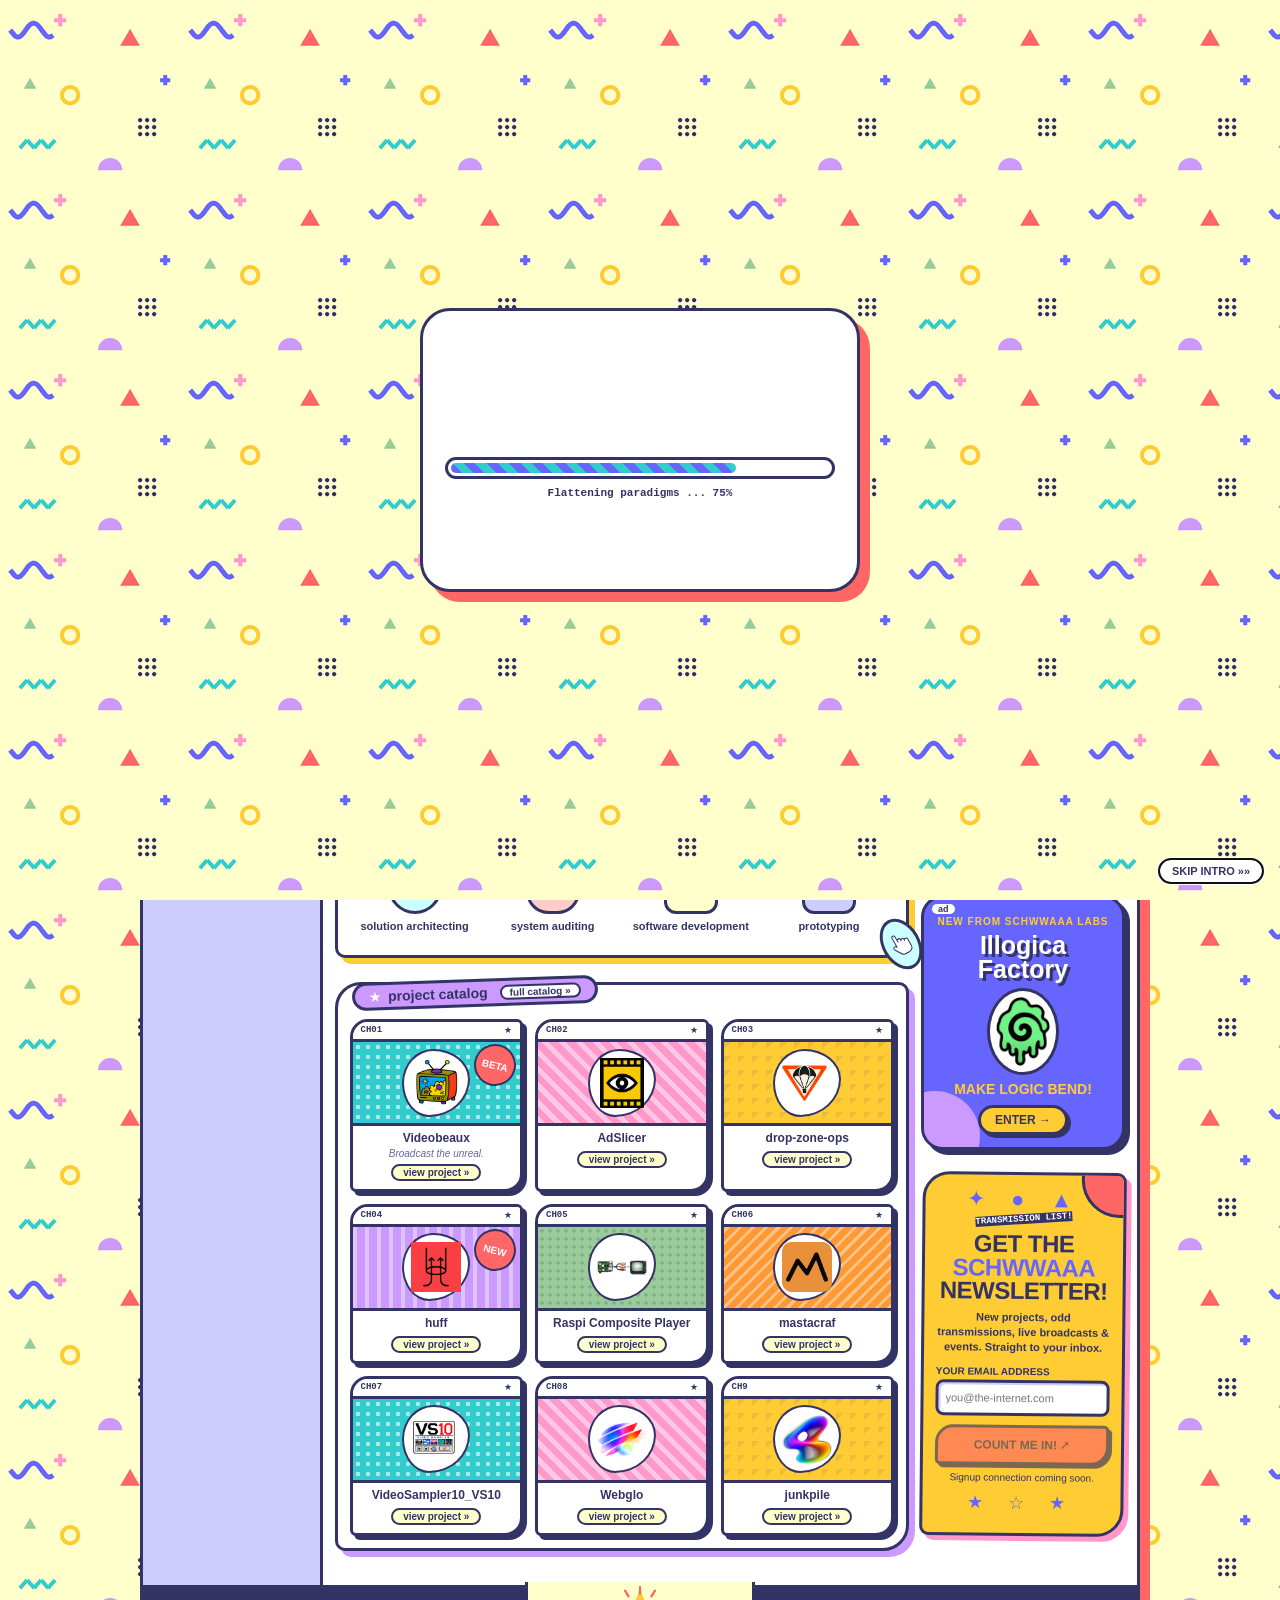
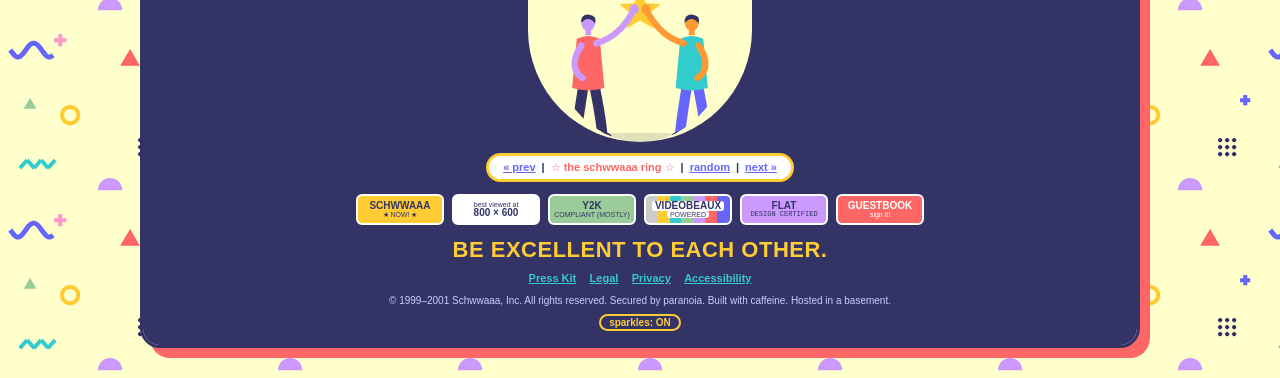
==== index.html @ a163d1d7 "init" ====
<!doctype html>
<html lang="en">

<head>
  <meta charset="utf-8">
  <meta name="viewport" content="width=device-width, initial-scale=1">
  <title>schwwaaa inc. — Shaping tomorrow ... today</title>
  <meta name="description"
    content="Schwwaaa architects, audits, builds, and prototypes strange useful systems. Corporate dreams since 1999.">
  <meta name="author" content="schwwaaa">
  <meta property="og:title" content="schwwaaa online — Shaping tomorrow ... today">
  <meta property="og:description"
    content="A speculative systems studio and digital imagination factory. 17 projects and counting.">
  <meta property="og:type" content="website">
  <meta property="og:image" content="assets/logo.png">
  <meta name="theme-color" content="#000066">
  <link rel="icon" href="assets/logo-tiny.png">
  <link rel="stylesheet" href="styles.css">
</head>
<!-- PERIOD NOTE: in 1999 this line would read
     <body background="tile.gif" bgcolor="#CCCCFF" link="#0000CC" vlink="#663399">
     Today the same job is done in styles.css. -->

<body class="home">
  <a class="skip-link" href="#main">Skip to content</a>

  <!-- ============ FAKE FLASH INTRO (hidden unless script.js shows it) ============ -->
  <div id="intro" class="intro" hidden role="dialog" aria-label="Intro animation">
    <div class="stage">
      <svg class="streaks" viewBox="0 0 200 200" aria-hidden="true">
        <polygon points="20,30 40,64 0,64" fill="#FF6666" />
        <path d="M150 20 q8 -10 16 0 t16 0" stroke="#6666FF" stroke-width="5" fill="none" stroke-linecap="round" />
        <circle cx="176" cy="170" r="12" fill="none" stroke="#FFCC33" stroke-width="5" />
        <path d="M10 170 a16 16 0 0 1 32 0 Z" fill="#33CCCC" />
      </svg>
      <img class="logo" src="assets/logo.png" alt="schwwaaa">
      <div class="bar"><i></i></div>
      <p class="pct">LOADING synergy.swf ... 0%</p>
      <button class="enter" type="button">ENTER</button>
    </div>
    <button class="skip" type="button">SKIP INTRO &raquo;&raquo;</button>
  </div>

  <div class="nosignal" aria-hidden="true"><span>SYNERGY LOST · CH 99</span></div>

  <div class="page">

    <!-- ============ MASTHEAD ============ -->
    <header class="masthead" id="top">
      <!-- Animated paper-cut Memphis accents. Decorative only; keyboard safe. -->
      <div class="mast-ornaments" aria-hidden="true">
        <i class="ornament orbit-star"></i><i class="ornament hoop"></i>
        <i class="ornament curl"></i><i class="ornament grid-dots"></i>
        <i class="ornament halfmoon"></i><i class="ornament ziggy"></i>
        <i class="ornament tiny-star"></i>
      </div>
      <svg class="deco" viewBox="0 0 780 190" preserveAspectRatio="none" aria-hidden="true">
        <!-- Memphis confetti floating behind the masthead -->
        <path d="M20 30 q10 -14 20 0 t20 0 t20 0" stroke="#6666FF" stroke-width="5" fill="none"
          stroke-linecap="round" />
        <polygon points="700,22 724,62 676,62" fill="#FF6666" />
        <circle cx="742" cy="140" r="14" fill="none" stroke="#FFCC33" stroke-width="5" />
        <path d="M600 170 l10 -12 l10 12 l10 -12 l10 12" stroke="#33CCCC" stroke-width="4" fill="none" />
        <path d="M440 190 a40 40 0 0 1 80 0 Z" fill="#FF99CC" />
        <g fill="#333366">
          <circle cx="370" cy="20" r="3" />
          <circle cx="382" cy="20" r="3" />
          <circle cx="394" cy="20" r="3" />
          <circle cx="370" cy="32" r="3" />
          <circle cx="382" cy="32" r="3" />
          <circle cx="394" cy="32" r="3" />
        </g>
        <path d="M30 150 h16 m-8 -8 v16" stroke="#FF6666" stroke-width="4" />
      </svg>
      <a class="splat" href="index.html" aria-label="schwwaaa home">
        <!-- the blob behind the logo: one smooth, lopsided closed curve -->
        <svg viewBox="0 0 360 160" aria-hidden="true">
          <path
            d="M40 40 C70 0 170 10 220 18 C290 28 350 30 352 82 C354 132 290 150 210 148 C130 146 60 158 26 120 C4 96 16 64 40 40 Z"
            fill="#FFCC33" stroke="#333366" stroke-width="4" />
          <path d="M58 132 C100 150 180 140 240 138" stroke="#FF6666" stroke-width="6" fill="none"
            stroke-linecap="round" />
        </svg>
        <img src="assets/logo.png" alt="schwwaaa">
      </a>
      <div class="bubble" aria-hidden="true">Shaping tomorrow <span class="blink">...</span> today!</div>
      <div class="visionary"><img src="assets/people/visionary.svg" alt="" width="150"></div>
      <!-- Two existing Corporate Memphis illustrations bring three more characters into
           the space previously occupied by search; smaller screens show the high-five. -->
      <div class="mast-crew" aria-hidden="true">
        <img class="crew-highfive" src="assets/people/highfive.svg" alt="">
        <img class="crew-builder" src="assets/people/builder.svg" alt="">
      </div>

      <!-- Search and masthead shortcuts retired; help sticker at bottom-right. -->
      <div class="mast-side">
        <a class="help-corner" href="construction.html?p=Help%20Desk" title="Help desk" aria-label="Help desk">?</a>
      </div>
    </header>

    <!-- ============ TAB NAV ============ -->
    <nav class="tabs" aria-label="Main">
      <a href="index.html" aria-current="page">Home</a>
      <a href="projects.html">Products</a>
      <a href="https://live.schwwaaa.net">Live</a>
      <a href="#pressroom">Press</a>
      <a href="construction.html?p=Contact">Contact</a>
    </nav>

    <!-- BROADCAST RIBBON: edit messages and stream link in site-config.js -->
    <a class="bulletin-bar" id="broadcast" href="https://live.schwwaaa.net"
      aria-label="Open SCHWWAAA Live — broadcasts and upcoming events" data-state="upcoming">
      <div class="bulletin-head" aria-hidden="true"><span class="bulletin-spark">&#10022;</span><span
          class="bulletin-label" id="bulletin-label">UP NEXT!</span><span class="bulletin-led"></span></div>
      <div class="bulletin-viewport">
        <p class="bulletin-static" id="bulletin-static">More peculiar transmissions and live events coming soon. Stay
          tuned!</p>
        <div class="bulletin-track" id="bulletin-track" aria-hidden="true"></div>
      </div>
      <span id="bulletin-link" class="bulletin-action" aria-hidden="true">VISIT LIVE &#10138;</span>
      <span class="bulletin-doodle" aria-hidden="true">&#10040;</span>
    </a>

    <!-- ============ THE LAYOUT TABLE ============
       A real 1999-style 3-column table. role="presentation" tells screen
       readers "this is layout, not data". See styles.css section 6 & 18. -->
    <table class="layout" role="presentation">
      <tr>

        <!-- ---------- LEFT RAIL: the campus ---------- -->
        <td class="col-left">
          <!-- CAMPUS NAV temporarily disabled, retained for later reuse
        <h2 class="rail-title">&#9733; THE CAMPUS &#9733;</h2>
        <ul class="campus">
          <li><a href="construction.html?p=Info%20Booth"><span class="dot"><img src="assets/map/map-info-booth.svg" alt=""></span><span>Info Booth<small>visitor center</small></span></a></li>
          <li><a href="construction.html?p=Labs"><span class="dot"><img src="assets/map/map-labs.svg" alt=""></span><span>Labs<small>prototype campus</small></span></a></li>
          <li><a href="#services"><span class="dot"><img src="assets/map/map-facility-grid.svg" alt=""></span><span>Facility Grid<small>service works</small></span></a></li>
          <li><a href="construction.html?p=Investor%20Hall"><span class="dot"><img src="assets/map/map-investor-hall.svg" alt=""></span><span>Investor Hall<small>numbers &amp; trust</small></span></a></li>
          <li><a href="projects.html"><span class="dot"><img src="assets/map/map-project-block.svg" alt=""></span><span>Project Block<small>catalog</small></span></a></li>
          <li><a href="#pressroom"><span class="dot"><img src="assets/map/map-press-room.svg" alt=""></span><span>Press Room<small>bulletins</small></span></a></li>
          <li><a href="construction.html?p=Help%20Desk"><span class="dot"><img src="assets/map/map-help-desk.svg" alt=""></span><span>Help Desk<small>human-ish</small></span></a></li>
        </ul>
        END CAMPUS NAV -->

          <div class="rail-extras">
            <div class="rail-box citizen">
              <h3>citizen status:</h3>
              <b>GUEST</b>
              <a class="bevel" href="https://www.youtube.com/watch?v=e7QLoMve8BE">BECOME A MEMBER</a>
            </div>

            <div class="rail-box">
              <h3>days since corporate dreams began</h3>
              <div class="odometer" role="img" aria-label="days since 1999">
                <span>0</span><span>0</span><span>0</span><span>0</span><span>0</span><span>0</span></div>
              <p class="fine">since 01.01.1999</p>
            </div>

            <div class="rail-box">
              <h3>&#9888; warning &#9888;</h3>
              <button class="panic" type="button">DO NOT PRESS</button>
            </div>
          </div>
        </td>

        <!-- ---------- MAIN COLUMN ---------- -->
        <td class="col-main">
          <main id="main" tabindex="-1">

            <section class="box welcome" id="about" aria-labelledby="welcome-title">
              <div class="box-body">
                <div>
                  <h1 id="welcome-title">Hey there, <span class="swoosh">welcome!</span></h1>
                  <p><b class="rainbow">schwwaaa</b> is a speculative systems studio and digital imagination factory. We
                    architect, audit, build, and prototype the tools, platforms, and interfaces that power tomorrow’s
                    world — whether the
                    world asked for them or not.</p>
                </div>
                <img class="sitter" src="assets/people/sitter.svg" alt="">
              </div>
            </section>

            <!-- ON THE AIR: featured-project TV. Only projects that already
               have written copy are featured here. Add a slide by copying one. -->
            <section class="onair" aria-label="Featured projects">
              <div class="screen">
                <div class="slide on" style="--slide-bg:#FFCC33">
                  <img src="assets/icons/videobeaux.png" alt="">
                  <div>
                    <span class="kicker">&#9679; NOW ON THE AIR</span>
                    <h3>Videobeaux</h3>
                    <p>Broadcast the unreal. Your friendly multilateral video toolkit built for artists by artists.</p>
                    <a class="play-btn" href="https://videobeaux.online">&#9654; PLAY NOW</a>
                  </div>
                </div>
                <div class="slide" style="--slide-bg:#99CC99">
                  <img src="assets/icons/illogicafactory.png" alt="">
                  <div>
                    <span class="kicker">&#9679; NEW FROM SCHWWAAA LABS</span>
                    <h3>Illogica Factory</h3>
                    <p>Automated AI cannibalism. A creative automation lab where logic goes to die and features are
                      born.</p>
                    <a class="play-btn" href="https://schwwaaa.github.io/illogica-factory">&#9654; ENTER THE FACTORY</a>
                  </div>
                </div>
                <div class="slide" style="--slide-bg:#CC99FF">
                  <img src="assets/icons/webglo.png" alt="">
                  <div>
                    <span class="kicker">&#9679; GLOWING IN THE DARK</span>
                    <h3>Webglo</h3>
                    <p>Decentralized video art on the Bitcoin blockchain.</p>
                    <a class="play-btn" href="https://webglo.online">&#9654; PLAY NOW</a>
                  </div>
                </div>
                <div class="slide" style="--slide-bg:#33CCCC">
                  <img src="assets/icons/vs10.png" alt="">
                  <div>
                    <span class="kicker">&#9679; PRESS PLAY</span>
                    <h3>VideoSampler10</h3>
                    <p>A tiny browser-based video sampler for slicing local video into playable pads.</p>
                    <a class="play-btn" href="https://schwwaaa.github.io/VideoSampler10_VS10/">&#9654; PLAY NOW</a>
                  </div>
                </div>
              </div>
              <div class="knobs"><span class="chnum">CH 01</span><span class="dots"></span><span class="vol">VOL<i
                    class="knob"></i><i class="knob"></i></span></div>
            </section>

            <section class="box" id="services" aria-labelledby="svc-title">
              <h2 id="svc-title"><span class="ico">&#9733;</span> what we do</h2>
              <div class="services">
                <div><img src="assets/svc/service-solution-architecting.svg" alt="">Solution architecting</div>
                <div><img src="assets/svc/service-system-auditing.svg" alt="">System auditing</div>
                <div><img src="assets/svc/service-software-development.svg" alt="">Software development</div>
                <div><img src="assets/svc/service-prototyping.svg" alt="">Prototyping</div>
                <img class="hand" src="assets/people/hand.svg" alt="">
              </div>
            </section>

            <!-- PROJECT CATALOG — all 17. Template for a new card:
               <a class="card" href="URL"><span class="ch"><span>CH18</span><span>&#9733;</span></span>
                 <span class="art"><img src="assets/icons/NAME.png" alt=""></span>
                 <b>Name</b><span class="go">view project &raquo;</span></a>      -->
            <section class="box" id="projects" aria-labelledby="proj-title">
              <h2 id="proj-title"><span class="ico">&#9733;</span> project catalog <a href="projects.html">full catalog
                  &raquo;</a></h2>
              <div class="cards">
                <a class="card" href="https://videobeaux.online"><span
                    class="sticker">BETA</span><span
                    class="ch"><span>CH01</span><span>&#9733;</span></span><span class="art"><img
                      src="assets/icons/videobeaux.png" alt=""></span><b>Videobeaux</b><i>Broadcast the unreal.</i><span
                    class="go">view project &raquo;</span></a>
                <a class="card" href="https://schwwaaa.github.io/AdSlicer/"><span
                    class="ch"><span>CH02</span><span>&#9733;</span></span><span class="art"><img
                      src="assets/icons/adslicer.png" alt=""></span><b>AdSlicer</b><span class="go">view project
                    &raquo;</span></a>
                <a class="card" href="https://schwwaaa.github.io/drop-zone-ops/"><span
                    class="ch"><span>CH03</span><span>&#9733;</span></span><span class="art"><img
                      src="assets/icons/dropzoneops.png" alt=""></span><b>drop-zone-ops</b><span class="go">view project
                    &raquo;</span></a>
                <a class="card" href="https://schwwaaa.github.io/huff"><span
                    class="sticker">NEW</span><span
                    class="ch"><span>CH04</span><span>&#9733;</span></span><span class="art"><img
                      src="assets/icons/huff.png" alt=""></span><b>huff</b><span class="go">view project
                    &raquo;</span></a>
                <a class="card" href="https://schwwaaa.github.io/raspi-composite-player/"><span
                    class="ch"><span>CH05</span><span>&#9733;</span></span><span class="art"><img
                      src="assets/icons/rpi.png" alt=""></span><b>Raspi Composite Player</b><span class="go">view
                    project &raquo;</span></a>
                <a class="card" href="https://schwwaaa.github.io/mastacraf/"><span
                    class="ch"><span>CH06</span><span>&#9733;</span></span><span class="art"><img
                      src="assets/icons/mastacraf.png" alt=""></span><b>mastacraf</b><span class="go">view project
                    &raquo;</span></a>
                <a class="card" href="https://schwwaaa.github.io/VideoSampler10_VS10/"><span
                    class="ch"><span>CH07</span><span>&#9733;</span></span><span class="art"><img
                      src="assets/icons/vs10.png" alt=""></span><b>VideoSampler10_VS10</b><span class="go">view project
                    &raquo;</span></a>
                <a class="card" href="https://webglo.online"><span
                    class="ch"><span>CH08</span><span>&#9733;</span></span><span class="art"><img
                      src="assets/icons/webglo.png" alt=""></span><b>Webglo</b><span class="go">view project
                    &raquo;</span></a>
                <a class="card" href="https://schwwaaa.github.io/junkpile/"><span
                    class="ch"><span>CH9</span><span>&#9733;</span></span><span class="art"><img
                      src="assets/icons/junkpile.png" alt=""></span><b>junkpile</b><span class="go">view project
                    &raquo;</span></a>                    
                <!-- <a class="card" href="https://schwwaaa.github.io/TURRRBO/"><span
                    class="ch"><span>CH10</span><span>&#9733;</span></span><span class="art"><img
                      src="assets/icons/turrrbo.png" alt=""></span><b>TURRRBO</b><span class="go">view project
                    &raquo;</span></a>
                <a class="card" href="https://schwwaaa.github.io/illogica-factory"><span
                    class="sticker">BETA</span><span class="ch"><span>CH11</span><span>&#9733;</span></span><span
                    class="art"><img src="assets/icons/illogicafactory.png" alt=""></span><b>Illogica Factory</b><span
                    class="go">view project &raquo;</span></a>
                <a class="card" href="https://schwwaaa.github.io/obs-relay/"><span
                    class="ch"><span>CH12</span><span>&#9733;</span></span><span class="art"><img
                      src="assets/icons/obsrelay.png" alt=""></span><b>obs-relay</b><span class="go">view project
                    &raquo;</span></a>
                <a class="card soon" href="construction.html?p=Viewfinder"><span class="sticker soon">SOON</span><span
                    class="ch"><span>CH13</span><span>&#9733;</span></span><span class="art"><img
                      src="assets/icons/project-viewfinder.svg" alt=""></span><b>Viewfinder</b><span class="go">under
                    construction</span></a>
                <a class="card soon" href="construction.html?p=Api-gateway"><span class="sticker soon">SOON</span><span
                    class="ch"><span>CH14</span><span>&#9733;</span></span><span class="art"><img
                      src="assets/icons/project-api-gateway.svg" alt=""></span><b>Api-gateway</b><span class="go">under
                    construction</span></a>
                <a class="card soon" href="construction.html?p=Scoping-voices"><span
                    class="sticker soon">SOON</span><span class="ch"><span>CH15</span><span>&#9733;</span></span><span
                    class="art"><img src="assets/icons/project-scoping-voices.svg"
                      alt=""></span><b>Scoping-voices</b><span class="go">under construction</span></a>
                <a class="card soon" href="construction.html?p=Kowabungataug"><span
                    class="sticker soon">SOON</span><span class="ch"><span>CH16</span><span>&#9733;</span></span><span
                    class="art"><img src="assets/icons/project-kowabungataug.svg"
                      alt=""></span><b>Kowabungataug</b><span class="go">under construction</span></a>
                <a class="card soon" href="construction.html?p=Ordvault"><span class="sticker soon">SOON</span><span
                    class="ch"><span>CH17</span><span>&#9733;</span></span><span class="art"><img
                      src="assets/icons/project-ordvault.svg" alt=""></span><b>Ordvault</b><span class="go">under
                    construction</span></a>
                <a class="card soon" href="construction.html?p=Help%20Desk"><span
                    class="ch"><span>CH18</span><span>?</span></span><span class="art"><img
                      src="assets/map/map-help-desk.svg" alt=""></span><b>Your project here?</b><i>Suspicious note in
                    the margin? Bring it.</i><span class="go">talk to the help desk</span></a> -->
              </div>
            </section>

          </main>
        </td>

        <!-- ---------- RIGHT RAIL ---------- -->
        <td class="col-right">

          <section class="crt" aria-label="Corporate dreams since 1999">
            <img class="plant" src="assets/people/plant.svg" alt="">
            <div class="tube">
              <div class="glass">
                <!-- Replace assets/tv/schwwaaa-loop.gif with your own looping GIF anytime. -->
                <img class="crt-animated" src="assets/tv/schwwaaa-loop.gif" alt="Looping Memphis-style video collage"
                  width="160" height="100" loading="lazy">
                <img class="crt-still" src="assets/tv/schwwaaa-loop-still.png" alt="" width="160" height="100"
                  aria-hidden="true" loading="lazy">
              </div>
            </div>
            <div class="stand"></div>
            <p>Corporate<br>Dreams<br>Since 1999</p>
          </section>

          <!-- <section class="sticky" aria-label="Today's directive">
          <h2>today’s directive:</h2>
          <p>Build it.<br>Break it.<br>Schwwaaa it.</p>
          <small>no problems, only interesting solutions.</small>
        </section> -->

          <section class="news" id="pressroom" aria-labelledby="news-title">
            <h2 id="news-title">latest <em>news!</em></h2>
            <article><time datetime="2001-05-16">05.16.2001</time>
              <p>Illogica Factory 2.1 now in open beta</p>
            </article>
            <article><time datetime="2001-05-15">05.15.2001</time>
              <p>Webglo release candidate posted</p>
            </article>
            <article><time datetime="2001-05-14">05.14.2001</time>
              <p>Scoping-voices voicepack #7 live</p>
            </article>
            <article><time datetime="2001-05-13">05.13.2001</time>
              <p>Investor memo: Q1 reflections</p>
            </article>
            <a class="more" href="construction.html?p=Press%20Room">&gt; more updates</a>
          </section>

          <section class="ad" aria-label="Advertisement">
            <span class="eyebrow">NEW FROM SCHWWAAA LABS</span>
            <strong>Illogica<br>Factory</strong>
            <img src="assets/icons/illogicafactory.png" alt="">
            <span class="flash">MAKE LOGIC BEND!</span>
            <a class="play-btn" href="https://schwwaaa.github.io/illogica-factory">ENTER &rarr;</a>
          </section>

          <section class="newsletter" aria-labelledby="newsletter-title">
            <span class="newsletter-confetti" aria-hidden="true">&#10022; &#9679; &#9650;</span>
            <span class="newsletter-stamp">TRANSMISSION LIST!</span>
            <h2 id="newsletter-title">get the<br><span>schwwaaa</span><br>newsletter!</h2>
            <p>New projects, odd transmissions, live broadcasts &amp; events. Straight to your inbox.</p>
            <!-- Connect signup in site-config.js; no email is saved until then. -->
            <form id="newsletter-form" method="post">
              <label for="newsletter-email">YOUR EMAIL ADDRESS</label>
              <input id="newsletter-email" type="email" name="email" autocomplete="email"
                placeholder="you@the-internet.com" required>
              <button class="newsletter-button" type="submit" disabled>COUNT ME IN! &#10138;</button>
              <p class="newsletter-note" id="newsletter-note" aria-live="polite">Signup connection coming soon.</p>
            </form>
            <span class="newsletter-stars" aria-hidden="true">&#9733; &#9734; &#9733;</span>
          </section>

          <!-- COMING SOON TO THE CAMPUS temporarily disabled; retained for review
        <section class="soonbox" aria-labelledby="soon-title">
          <img src="assets/people/builder.svg" alt="">
          <h2 id="soon-title">coming soon to the campus</h2>
          <ul>
            <li><a href="construction.html?p=Central%20Commons">Central Commons</a></li>
            <li><a href="construction.html?p=The%20Archive">The Archive</a></li>
            <li><a href="construction.html?p=Careers">Careers</a></li>
            <li><a href="construction.html?p=Guestbook">Guestbook</a></li>
          </ul>
        </section>
        END COMING SOON -->


        </td>
      </tr>
    </table>

    <!-- ============ FOOTER ============ -->
    <footer class="footer" id="contact">
      <img class="highfive" src="assets/people/highfive.svg" alt="">
      <div class="webring">
        <a href="#" data-ring="prev">&laquo; prev</a> |
        <span class="ringname">&#9734; the schwwaaa ring &#9734;</span> |
        <a href="#" data-ring="random">random</a> |
        <a href="#" data-ring="next">next &raquo;</a>
      </div>

      <div class="badges">
        <a class="badge b1" href="index.html"><b>SCHWWAAA</b><span>&#9733; NOW! &#9733;</span></a>
        <span class="badge b2"><span>best viewed at</span><b>800 × 600</b></span>
        <span class="badge b3"><b>Y2K</b><span>COMPLIANT (MOSTLY)</span></span>
        <a class="badge b4" href="https://videobeaux.online"><b>VIDEOBEAUX</b><span>POWERED</span></a>
        <span class="badge b5"><b>FLAT</b><span>DESIGN CERTIFIED</span></span>
        <a class="badge b6" href="construction.html?p=Guestbook"><b>GUESTBOOK</b><span>sign it!</span></a>
      </div>

      <p class="excellent">BE EXCELLENT TO EACH OTHER.</p>
      <nav class="footnav" aria-label="Footer">
        <a href="#pressroom">Press Kit</a>
        <a href="construction.html?p=Legal">Legal</a>
        <a href="construction.html?p=Privacy">Privacy</a>
        <a href="construction.html?p=Accessibility">Accessibility</a>
      </nav>
      <p class="fine">© 1999–2001 Schwwaaa, Inc. All rights reserved. Secured by paranoia. Built with caffeine. Hosted
        in a basement.</p>
      <p class="fine"><button id="sparkle-toggle" type="button">sparkles: ON</button></p>
    </footer>
  </div>

  <script src="site-config.js"></script>
  <script src="script.js"></script>
</body>

</html>
---- styles.css ----
/* ==========================================================================
   SCHWWAAA ONLINE — 1999 portal × CORPORATE MEMPHIS
   "Corporate Dreams Since 1999", now with 400% more synergy.

   THE FUSION, IN ONE PARAGRAPH
   The bones are 1999: an 800×600 fixed-width page, a real <table> layout,
   tabbed nav, a channel strip, webring, 88×31 badges, a fake Flash intro.
   The skin is Corporate Memphis (the flat "big-tech illustration" style
   Facebook popularized in 2017): flat color with no gradients or shading,
   noodle-limbed people, confetti shapes borrowed from the 1980s Memphis
   Group, blobby asymmetric corners, hard offset shadows.
   The twist: every color still obeys the 1999 "web-safe" 216-color rule.

   Each section below has a 1999 NOTE (the old-web idea it keeps) and a
   MEMPHIS NOTE (how the flat style reshapes it).
   ========================================================================== */


/* --------------------------------------------------------------------------
   1. PALETTE
   1999 NOTE: web-safe = every hex pair is 00, 33, 66, 99, CC or FF.
   MEMPHIS NOTE: Corporate Memphis lives on soft periwinkle, coral, mustard,
   teal and lavender, with a navy "ink" instead of pure black. All of those
   happen to exist in the web-safe set, so the two styles fit together.
   -------------------------------------------------------------------------- */
:root {
  color-scheme: light;
  --ink:    #333366;   /* navy replaces black: softer, "friendlier", very Memphis */
  --paper:  #FFFFFF;
  --cream:  #FFFFCC;
  --peach:  #FFCCCC;
  --ice:    #CCFFFF;
  --peri:   #6666FF;
  --peri-l: #CCCCFF;
  --coral:  #FF6666;
  --must:   #FFCC33;
  --teal:   #33CCCC;
  --lav:    #CC99FF;
  --pink:   #FF99CC;
  --mint:   #99CC99;
  --orng:   #FF9933;

  /* 1999 NOTE: only the "core fonts" that shipped with Windows/Mac.
     MEMPHIS NOTE: the style wants round, friendly geometric sans. Arial
     Rounded (on every Mac) and Trebuchet (on every Windows) are the closest
     pre-installed match, so there are still zero web fonts. */
  --f-body: Verdana, Geneva, Tahoma, sans-serif;
  --f-head: "Arial Rounded MT Bold", "Trebuchet MS", "Arial Black", sans-serif;
  --f-loud: "Arial Rounded MT Bold", "Arial Black", Impact, sans-serif;
  --f-mono: "Courier New", Courier, monospace;

  /* MEMPHIS NOTE: the hard offset shadow. A drop shadow with zero blur
     reads as a flat cut-paper shape, not a 3-D object. */
  --sh: 5px 5px 0 var(--ink);
  --blob: 26px 10px 26px 10px;   /* lopsided corners = "organic" blob boxes */

  --page-w: 1000px;
}


/* --------------------------------------------------------------------------
   2. PAGE + CONFETTI TILE
   1999 NOTE: a small tiled background image, repeated forever.
   MEMPHIS NOTE: the tile is Memphis confetti (squiggle, triangle, ring,
   dot grid, zigzag, half-circle). Same 1999 mechanism, 2017 motifs.
   -------------------------------------------------------------------------- */
* { box-sizing: border-box; }
html { background: var(--cream); }
/* Arial Rounded MT Bold is already a bold face: 'font-synthesis: none' stops
   the browser from faking it even bolder, while Trebuchet (the Windows
   fallback) still gets its real bold. */
body { font-synthesis: none; }
body {
  margin: 0;
  padding: 14px 0 30px;
  background: var(--cream) url("assets/tile-home.png") repeat;
  color: var(--ink);
  font: 12px/1.5 var(--f-body);
}
body.catalog { background: var(--peach) url("assets/tile-catalog.png") repeat; }
body.build   { background: var(--ice)   url("assets/tile-build.png")   repeat; }

a { color: var(--peri); font-weight: bold; }
a:visited { color: #9933CC; }
a:hover { color: var(--coral); }
img { border: 0; }

.skip-link { position: absolute; left: -999px; top: 0; background: var(--must); padding: 6px 10px; z-index: 99; font-weight: bold; }
.skip-link:focus { left: 8px; }

.page {
  width: min(var(--page-w), calc(100% - 32px));
  margin: 0 auto;
  background: var(--paper);
  border: 3px solid var(--ink);
  border-radius: 20px;
  box-shadow: 10px 10px 0 var(--coral);
  overflow: hidden;   /* clip the rounded corners */
}


/* --------------------------------------------------------------------------
   3. MASTHEAD — logo on a blob, held up by "the visionary"
   1999 NOTE: one big sliced Photoshop banner.
   MEMPHIS NOTE: the hero illustration. Every 2018 SaaS homepage had a
   noodle-armed person next to the headline, usually holding a laptop. Ours
   holds a TV, because the work is video.
   -------------------------------------------------------------------------- */
.masthead {
  position: relative;
  display: flex;
  align-items: flex-end;
  min-height: 190px;
  padding: 12px 14px 0;
  background: var(--peri-l);
  border-bottom: 3px solid var(--ink);
  overflow: hidden;
}
.masthead .deco { position: absolute; inset: 0; width: 100%; height: 100%; pointer-events: none; }
.splat {
  position: relative;
  z-index: 1;
  display: block;
  width: 360px;
  height: 160px;
  margin-bottom: 14px;
}
.splat svg { position: absolute; inset: 0; width: 100%; height: 100%; overflow: visible; }
.splat img {
  position: absolute;
  left: 50%; top: 50%;
  width: 290px;
  transform: translate(-50%, -52%) rotate(-5deg);
  filter: drop-shadow(4px 4px 0 var(--ink));
}
.splat:hover img { animation: boing .6s ease-in-out; }
@keyframes boing { 30% { transform: translate(-50%, -60%) rotate(-2deg) scale(1.06); } 60% { transform: translate(-50%, -50%) rotate(-7deg) scale(.97); } }

.visionary {
  position: relative; z-index: 1;
  width: 150px;
  margin: 0 0 -3px -10px;
  align-self: flex-end;
}
.visionary img { display: block; width: 100%; }
.visionary:hover img { animation: sway 1s ease-in-out infinite alternate; transform-origin: bottom center; }
@keyframes sway { from { transform: rotate(-3deg); } to { transform: rotate(3deg); } }

.bubble {
  position: absolute;
  z-index: 2;
  left: 476px; top: 14px;
  padding: 6px 12px;
  background: var(--paper);
  border: 3px solid var(--ink);
  border-radius: 18px;
  font: bold 14px var(--f-head);
  white-space: nowrap;
  box-shadow: 3px 3px 0 var(--ink);
  transform: rotate(3deg);
}
.bubble::after {   /* speech-bubble tail */
  content: ""; position: absolute; left: 24px; bottom: -14px;
  border: 7px solid transparent; border-top: 8px solid var(--ink);
}
.bubble .blink { color: var(--coral); animation: blink 1s steps(1) infinite; }
@keyframes blink { 50% { opacity: 0; } }

.mast-side { position: relative; z-index: 1; flex: 1; text-align: right; align-self: center; margin-top: 50px; }
.tagline { display: none; }   /* tagline now lives in the speech bubble */

/* Pill search. 1999 NOTE: SEARCH: [____] GO.  MEMPHIS NOTE: flat pill. */
.search {
  display: inline-flex; align-items: center; gap: 6px;
  padding: 5px 5px 5px 12px;
  background: var(--paper);
  border: 3px solid var(--ink);
  border-radius: 999px;
  box-shadow: 3px 3px 0 var(--ink);
  font: bold 12px var(--f-head);
}
.search input { width: 110px; border: 0; border-bottom: 2px dashed var(--lav); font: 12px var(--f-body); color: var(--ink); background: transparent; outline-offset: 3px; }
.go-btn, .bevel {
  display: inline-block;
  padding: 4px 12px;
  background: var(--must);
  color: var(--ink) !important;
  border: 3px solid var(--ink);
  border-radius: 999px;
  font: bold 12px var(--f-head);
  text-decoration: none;
  cursor: pointer;
  box-shadow: 2px 2px 0 var(--ink);
}
.go-btn:active, .bevel:active { transform: translate(2px, 2px); box-shadow: none; }
.go-btn.round { background: var(--coral); color: var(--paper) !important; width: 34px; height: 34px; padding: 0; }

.mast-links { margin-top: 8px; }
.mast-links a { display: inline-block; margin-left: 4px; padding: 2px 9px; font: bold 10px var(--f-head); text-decoration: none; color: var(--ink); background: var(--paper); border: 2px solid var(--ink); border-radius: 999px; }
.mast-links a:hover { background: var(--teal); }


/* --------------------------------------------------------------------------
   4. TABS
   1999 NOTE: chunky tilted tab GIFs with rollover images.
   MEMPHIS NOTE: flat pills, each with its own Memphis pattern (dots,
   stripes, checks, zigzag) drawn with repeating CSS gradients, not images.
   -------------------------------------------------------------------------- */
.tabs {
  display: flex; justify-content: center; gap: 10px;
  padding: 12px 8px 12px;
  background: var(--ink);
}
.tabs a {
  --c: var(--teal); --p: none;
  position: relative;
  display: block;
  padding: 6px 16px;
  background: var(--p), var(--c);
  border: 3px solid var(--paper);
  border-radius: 999px;
  color: var(--ink);
  font: bold 15px var(--f-head);
  text-decoration: none;
  text-transform: lowercase;
  box-shadow: 3px 3px 0 #000033;
  transform: rotate(var(--r, -2deg));
  transition: transform .15s;
}
/* Memphis patterns, made from gradients. A repeating-linear-gradient with
   hard color stops = stripes. A radial-gradient on a small background-size
   = polka dots. */
.tabs a:nth-child(1) { --c: var(--teal);  --r: -3deg; --p: radial-gradient(circle, rgba(255,255,255,.55) 2px, transparent 2.5px) 0 0 / 9px 9px; }
.tabs a:nth-child(2) { --c: var(--coral); --r:  2deg; --p: repeating-linear-gradient(45deg, rgba(255,255,255,.35) 0 4px, transparent 4px 10px); color: var(--paper); }
.tabs a:nth-child(3) { --c: var(--must);  --r: -1deg; --p: repeating-linear-gradient(90deg, rgba(51,51,102,.12) 0 3px, transparent 3px 9px); }
.tabs a:nth-child(4) { --c: var(--lav);   --r:  3deg; --p: radial-gradient(circle, rgba(51,51,102,.25) 1.5px, transparent 2px) 0 0 / 7px 7px; }
.tabs a:nth-child(5) { --c: var(--mint);  --r: -2deg; --p: repeating-linear-gradient(-45deg, rgba(255,255,255,.4) 0 3px, transparent 3px 8px); }
.tabs a:hover, .tabs a:focus-visible { transform: rotate(0) translateY(-3px) scale(1.06); }
.tabs a[aria-current="page"] { outline: 3px dashed var(--must); outline-offset: 3px; transform: rotate(0); }


/* --------------------------------------------------------------------------
   5. CHANNEL STRIP
   1999 NOTE: <marquee>-style scrolling row.
   MEMPHIS NOTE: icons sit in rounded "app icon" squares with hard shadows.
   The scroll is still a CSS keyframe sliding two copies of the row by 50%.
   -------------------------------------------------------------------------- */
.channel-strip { display: flex; align-items: center; gap: 6px; padding: 8px 8px 10px; background: var(--peri); border-bottom: 3px solid var(--ink); font: bold 12px var(--f-head); }
.channel-strip .lbl { padding: 4px 10px; background: var(--must); border: 2px solid var(--ink); border-radius: 999px; white-space: nowrap; transform: rotate(-3deg); }
.reel-arrow { width: 28px; height: 28px; padding: 0; background: var(--paper); color: var(--ink); border: 2px solid var(--ink); border-radius: 50%; font-size: 11px; cursor: pointer; box-shadow: 2px 2px 0 var(--ink); }
.reel-arrow:hover { background: var(--coral); color: var(--paper); }
.reel { flex: 1; overflow: hidden; padding: 2px 0 4px; }
.reel-track { display: flex; gap: 8px; width: max-content; animation: reel 40s linear infinite; }
.reel:hover .reel-track, .reel:focus-within .reel-track { animation-play-state: paused; }
.reel.rev .reel-track { animation-direction: reverse; }
@keyframes reel { to { transform: translateX(-50%); } }
.reel-track a { display: flex; align-items: center; justify-content: center; width: 46px; height: 46px; background: var(--paper); border: 2px solid var(--ink); border-radius: 12px; box-shadow: 2px 2px 0 var(--ink); }
.reel-track a:nth-child(3n+1) { background: var(--cream); }
.reel-track a:nth-child(3n+2) { background: var(--ice); }
.reel-track a:nth-child(3n)   { background: var(--peach); }
.reel-track a:hover { transform: translateY(-3px) rotate(-6deg); }
.reel-track img { max-width: 34px; max-height: 32px; }
.channel-strip .all { padding: 4px 10px; color: var(--ink); background: var(--paper); border: 2px solid var(--ink); border-radius: 999px; text-decoration: none; white-space: nowrap; font-size: 11px; }
.channel-strip .all:hover { background: var(--teal); }


/* --------------------------------------------------------------------------
   6. LAYOUT TABLE (same idea as the 1999 version)
   A real <table role="presentation">; on phones the cells become blocks.
   -------------------------------------------------------------------------- */
table.layout { width: 100%; border-collapse: collapse; table-layout: fixed; }
table.layout > tbody > tr > td { vertical-align: top; padding: 0; }
.col-left  { width: 178px; background: var(--peri-l); border-right: 3px solid var(--ink); }
.col-main  { padding: 18px 12px 10px !important; }
.col-right { width: 216px; padding: 18px 12px 10px 0 !important; }


/* --------------------------------------------------------------------------
   7. LEFT RAIL
   1999 NOTE: Neopets-style column of clip-art icons.
   MEMPHIS NOTE: each icon sits on a flat colored circle, and the hover is a
   friendly bounce instead of a blink.
   -------------------------------------------------------------------------- */
.rail-title {
  margin: 12px 10px 4px;
  padding: 4px 8px;
  background: var(--ink);
  color: var(--must);
  border-radius: 999px;
  font: bold 12px var(--f-head);
  text-align: center;
  letter-spacing: 1px;
  text-transform: lowercase;
}
.campus { list-style: none; margin: 0; padding: 4px 8px; }
.campus a { display: flex; align-items: center; gap: 8px; padding: 4px; border-radius: 14px; color: var(--ink); text-decoration: none; font: bold 13px/1.1 var(--f-head); }
.campus a:hover, .campus a:focus-visible { background: var(--paper); }
.campus .dot { flex: 0 0 38px; width: 38px; height: 38px; display: grid; place-items: center; border: 2px solid var(--ink); border-radius: 50%; background: var(--must); }
.campus li:nth-child(5n+2) .dot { background: var(--coral); }
.campus li:nth-child(5n+3) .dot { background: var(--teal); }
.campus li:nth-child(5n+4) .dot { background: var(--pink); }
.campus li:nth-child(5n+5) .dot { background: var(--mint); }
.campus img { width: 26px; height: 26px; }
.campus a:hover .dot { animation: hop .5s ease-in-out infinite alternate; }
.campus small { display: block; font: 9px var(--f-body); color: #666699; }
@keyframes hop { to { transform: translateY(-4px) rotate(-8deg); } }

.rail-box { margin: 10px 8px; padding: 9px 8px; background: var(--paper); border: 3px solid var(--ink); border-radius: var(--blob); text-align: center; box-shadow: 3px 3px 0 var(--ink); }
.rail-box h3 { margin: 0 0 5px; font: bold 11px var(--f-head); text-transform: lowercase; }
.citizen b { display: block; font: bold 18px var(--f-loud); color: var(--coral); }
.citizen .bevel { margin-top: 6px; background: var(--teal); font-size: 11px; }
.odometer { display: inline-flex; gap: 2px; margin: 2px 0; }
.odometer span { width: 15px; height: 22px; background: var(--ink); color: var(--must); border-radius: 4px; font: bold 15px/22px var(--f-mono); text-align: center; }
.odometer span:nth-child(odd) { background: var(--peri); color: var(--paper); }
.rail-box p.fine { margin: 3px 0 0; font-size: 9px; color: #666699; }
.panic {
  display: block; width: 100%;
  padding: 10px 4px;
  background: var(--coral);
  color: var(--paper);
  border: 3px solid var(--ink);
  border-radius: 999px;
  font: bold 14px var(--f-head);
  box-shadow: 3px 3px 0 var(--ink);
  cursor: pointer;
}
.panic:hover { background: #FF3333; }
.panic:active { transform: translate(3px, 3px); box-shadow: none; }


/* --------------------------------------------------------------------------
   8. CONTENT BOXES
   1999 NOTE: a box with a gradient title-bar GIF.
   MEMPHIS NOTE: the title becomes a tilted pill "sticker" sitting on the
   box's top edge; the box gets a hard colored shadow.
   -------------------------------------------------------------------------- */
.box {
  --s: var(--teal);
  position: relative;
  margin: 0 0 24px;
  background: var(--paper);
  border: 3px solid var(--ink);
  border-radius: var(--blob);
  box-shadow: 6px 6px 0 var(--s);
}
.box > h2 {
  position: relative;
  display: inline-flex; align-items: center; gap: 6px;
  margin: -16px 0 0 14px;
  padding: 3px 14px;
  background: var(--s);
  color: var(--ink);
  border: 3px solid var(--ink);
  border-radius: 999px;
  font: bold 14px var(--f-head);
  text-transform: lowercase;
  transform: rotate(-2deg);
}
.box > h2 .ico { color: var(--paper); }
.box > h2 a { margin-left: 6px; padding: 0 8px; background: var(--paper); border: 2px solid var(--ink); border-radius: 999px; font: bold 10px var(--f-head); color: var(--ink); text-decoration: none; }
.box-body { padding: 10px 14px 12px; }
#services { --s: var(--must); }
#projects { --s: var(--lav); }

/* WELCOME — big friendly headline + the floppy-disk sitter */
.welcome { --s: var(--coral); overflow: visible; }
.welcome .box-body { display: flex; gap: 8px; align-items: flex-end; padding-bottom: 6px; }
.welcome h1 {
  margin: 0 0 4px;
  font: bold 34px/1 var(--f-loud);
  color: var(--ink);
  letter-spacing: -.5px;
}
.welcome h1 .swoosh {   /* the "highlighter swoosh" under a word */
  background: linear-gradient(transparent 58%, var(--must) 58% 90%, transparent 90%);
  padding: 0 4px;
}
.welcome p { margin: 4px 0; font-size: 13px; }
.welcome .sitter { flex: 0 0 150px; width: 150px; margin: -34px -4px 0 0; }
.rainbow span { display: inline-block; }


/* --------------------------------------------------------------------------
   9. ON THE AIR — flat TV
   MEMPHIS NOTE: no wood grain, no gradients: a flat coral cabinet with
   circle knobs. The scanlines stay because the work is video.
   -------------------------------------------------------------------------- */
.onair { position: relative; margin: 0 0 26px; padding: 12px; background: var(--coral); border: 3px solid var(--ink); border-radius: 28px; box-shadow: 6px 6px 0 var(--ink); }
.onair::before, .onair::after {   /* rabbit-ear antennas */
  content: ""; position: absolute; top: -26px; width: 4px; height: 30px; background: var(--ink); border-radius: 2px;
}
.onair::before { left: 44%; transform: rotate(-24deg); }
.onair::after  { left: 54%; transform: rotate(24deg); }
.onair .screen { position: relative; min-height: 150px; border: 3px solid var(--ink); border-radius: 20px; background: var(--ink); overflow: hidden; }
.onair .screen::after {
  content: ""; position: absolute; inset: 0; pointer-events: none;
  background: repeating-linear-gradient(0deg, rgba(51,51,102,.18) 0 1px, transparent 1px 3px);
}
.slide { display: none; align-items: center; gap: 14px; min-height: 150px; padding: 12px 16px; background: var(--slide-bg, var(--peri)); color: var(--ink); position: relative; overflow: hidden; }
.slide::before {   /* big blob behind the icon */
  content: ""; position: absolute; left: -10px; top: 8px; width: 150px; height: 140px;
  background: var(--blob-c, rgba(255,255,255,.55));
  border-radius: 58% 42% 55% 45% / 48% 60% 40% 52%;
}
.slide.on { display: flex; animation: tuneIn .4s ease-out; }
@keyframes tuneIn { 0% { transform: scaleY(.04); filter: brightness(3); } 60% { transform: scaleY(1.05); } 100% { transform: none; filter: none; } }
.slide img { position: relative; width: 104px; height: 104px; object-fit: contain; flex: 0 0 104px; }
.slide > div { position: relative; }
.slide .kicker { display: inline-block; padding: 1px 8px; background: var(--ink); color: var(--must); border-radius: 999px; font: bold 9px var(--f-mono); letter-spacing: 1px; }
.slide h3 { margin: 4px 0; font: bold 28px/1 var(--f-loud); letter-spacing: -.5px; }
.slide p { margin: 0 0 8px; font-size: 12px; }
.play-btn {
  display: inline-block;
  padding: 5px 14px;
  background: var(--must);
  color: var(--ink) !important;
  border: 3px solid var(--ink);
  border-radius: 999px;
  font: bold 12px var(--f-head);
  text-decoration: none;
  box-shadow: 3px 3px 0 var(--ink);
}
.play-btn:hover { background: var(--teal); transform: translate(-1px, -1px); box-shadow: 4px 4px 0 var(--ink); }
.onair .knobs { display: flex; justify-content: space-between; align-items: center; margin-top: 8px; color: var(--ink); font: bold 11px var(--f-head); }
.onair .knob { display: inline-block; width: 20px; height: 20px; margin-left: 4px; border-radius: 50%; background: var(--must); border: 3px solid var(--ink); vertical-align: middle; }
.onair .knob + .knob { background: var(--teal); }
.onair .dots { display: inline-flex; gap: 4px; }
.onair .dots button { width: 14px; height: 14px; padding: 0; border-radius: 50%; border: 2px solid var(--ink); background: var(--paper); cursor: pointer; }
.onair .dots button[aria-pressed="true"] { background: var(--must); transform: scale(1.2); }


/* --------------------------------------------------------------------------
   10. SERVICES
   -------------------------------------------------------------------------- */
.services { position: relative; display: grid; grid-template-columns: repeat(4, 1fr); gap: 8px; padding: 10px 12px 14px; }
.services div { padding: 8px 4px; text-align: center; font: bold 11px/1.2 var(--f-head); text-transform: lowercase; }
.services img { display: block; width: 54px; height: 54px; margin: 0 auto 6px; padding: 6px; border: 3px solid var(--ink); border-radius: 50%; background: var(--ice); }
.services div:nth-child(2) img { background: var(--peach); border-radius: 30% 70% 50% 50%; }
.services div:nth-child(3) img { background: var(--cream); border-radius: 12px; }
.services div:nth-child(4) img { background: var(--peri-l); border-radius: 50% 50% 12px 12px; }
.services .hand { position: absolute; width: 38px; right: -14px; bottom: -22px; transform: rotate(-30deg); animation: poke 1.4s ease-in-out infinite; pointer-events: none; }
@keyframes poke { 50% { transform: rotate(-30deg) translate(-6px, -4px); } }


/* --------------------------------------------------------------------------
   11. PROJECT CARDS — trading cards in Memphis patterns
   Each card's art panel gets a different pattern, cycling every 6 cards.
   -------------------------------------------------------------------------- */
.cards { display: grid; grid-template-columns: repeat(3, 1fr); gap: 12px; padding: 12px; }
.card {
  --c: var(--teal); --p: none;
  position: relative;
  display: flex; flex-direction: column; align-items: center;
  padding: 0 0 8px;
  background: var(--paper);
  border: 3px solid var(--ink);
  border-radius: 18px 6px 18px 6px;
  box-shadow: 4px 4px 0 var(--ink);
  color: var(--ink) !important;
  text-align: center;
  text-decoration: none;
  overflow: hidden;
  transition: transform .15s;
}
.card:nth-child(6n+1) { --c: var(--teal);  --p: radial-gradient(circle, rgba(255,255,255,.6) 2px, transparent 2.5px) 0 0 / 10px 10px; }
.card:nth-child(6n+2) { --c: var(--pink);  --p: repeating-linear-gradient(45deg, rgba(255,255,255,.45) 0 5px, transparent 5px 12px); }
.card:nth-child(6n+3) { --c: var(--must);  --p: linear-gradient(135deg, rgba(51,51,102,.1) 25%, transparent 25%) 0 0 / 14px 14px; }
.card:nth-child(6n+4) { --c: var(--lav);   --p: repeating-linear-gradient(90deg, rgba(255,255,255,.4) 0 4px, transparent 4px 12px); }
.card:nth-child(6n+5) { --c: var(--mint);  --p: radial-gradient(circle, rgba(51,51,102,.2) 1.5px, transparent 2px) 0 0 / 8px 8px; }
.card:nth-child(6n+6) { --c: var(--orng);  --p: repeating-linear-gradient(-45deg, rgba(255,255,255,.4) 0 3px, transparent 3px 9px); }
.card:hover, .card:focus-visible { transform: translateY(-4px) rotate(-2deg); box-shadow: 6px 8px 0 var(--ink); z-index: 2; }
.card:nth-child(even):hover { transform: translateY(-4px) rotate(2deg); }
.card .ch { align-self: stretch; display: flex; justify-content: space-between; padding: 3px 8px; border-bottom: 3px solid var(--ink); font: bold 9px var(--f-mono); background: var(--paper); }
.card .art { position: relative; display: grid; place-items: center; width: 100%; height: 84px; background: var(--p), var(--c); border-bottom: 3px solid var(--ink); }
.card .art::before { content: ""; position: absolute; width: 64px; height: 64px; background: var(--paper); border: 2px solid var(--ink); border-radius: 46% 54% 60% 40% / 50% 44% 56% 50%; }
.card .art img { position: relative; max-width: 50px; max-height: 50px; }
.card b { margin-top: 6px; padding: 0 6px; font: bold 12px/1.15 var(--f-head); word-break: break-word; }
.card i { font: italic 10px var(--f-body); padding: 2px 6px 0; color: #666699; }
.card .go { margin-top: 5px; padding: 1px 10px; background: var(--cream); border: 2px solid var(--ink); border-radius: 999px; font: bold 10px var(--f-head); }
.card.soon .go { background: var(--peach); }
.sticker {
  position: absolute; top: 22px; right: 4px; z-index: 1;
  display: grid; place-items: center;
  width: 42px; height: 42px;
  background: var(--coral); color: var(--paper);
  border: 2px solid var(--ink);
  border-radius: 50%;
  font: bold 10px var(--f-head);
  transform: rotate(14deg);
  animation: wiggle 1.6s ease-in-out infinite;
}
.sticker.soon { background: var(--ink); color: var(--must); animation: none; }
@keyframes wiggle { 50% { transform: rotate(-8deg) scale(1.08); } }


/* --------------------------------------------------------------------------
   12. RIGHT RAIL
   -------------------------------------------------------------------------- */
.sticky { position: relative; margin: 0 0 22px; padding: 12px; background: var(--must); border: 3px solid var(--ink); border-radius: 50% 50% 46% 54% / 18% 22% 20% 24%; transform: rotate(2deg); box-shadow: 4px 4px 0 var(--ink); text-align: center; }
.sticky h2 { margin: 0 0 4px; font: bold 12px var(--f-head); text-transform: lowercase; }
.sticky p { margin: 0; font: bold 17px/1.2 var(--f-loud); }
.sticky small { display: block; margin-top: 6px; font-size: 10px; }

.news { margin: 0 0 22px; background: var(--paper); border: 3px solid var(--ink); border-radius: var(--blob); overflow: hidden; box-shadow: 5px 5px 0 var(--teal); }
.news h2 { margin: 0; padding: 6px 10px; background: var(--teal); border-bottom: 3px solid var(--ink); font: bold 15px var(--f-head); text-transform: lowercase; }
.news h2 em { font-style: normal; color: var(--paper); }
.news article { padding: 6px 10px; border-bottom: 2px dotted var(--lav); }
.news time { display: inline-block; padding: 0 6px; background: var(--peri-l); border-radius: 999px; font: bold 9px var(--f-mono); }
.news p { margin: 2px 0 0; font-size: 11px; }
.news .more { display: block; padding: 5px 10px; font: bold 11px var(--f-head); }

.ad { position: relative; margin: 0 0 22px; padding: 14px 10px 12px; text-align: center; background: var(--peri); color: var(--paper); border: 3px solid var(--ink); border-radius: 22px; box-shadow: 5px 5px 0 var(--ink); overflow: hidden; }
.ad::before { content: "ad"; position: absolute; top: 6px; left: 8px; padding: 0 6px; background: var(--paper); color: var(--ink); border-radius: 999px; font: bold 9px var(--f-body); }
.ad::after { content: ""; position: absolute; left: -34px; bottom: -34px; width: 90px; height: 90px; border-radius: 50%; background: var(--lav); z-index: 0; }
.ad > * { position: relative; z-index: 1; }
.ad .eyebrow { font: bold 10px var(--f-head); color: var(--must); letter-spacing: 1px; }
.ad strong { display: block; margin: 4px 0; font: bold 25px/0.95 var(--f-loud); color: var(--paper); text-shadow: 3px 3px 0 var(--ink); }
.ad img { display: block; width: 72px; margin: 6px auto; padding: 6px; background: var(--paper); border: 3px solid var(--ink); border-radius: 50%; animation: hop 1.4s ease-in-out infinite alternate; }
.ad .flash { display: block; font: bold 14px var(--f-head); color: var(--must); }
.ad a.play-btn { margin-top: 8px; }

.poll { margin: 0 0 22px; padding: 10px; background: var(--paper); border: 3px solid var(--ink); border-radius: var(--blob); box-shadow: 5px 5px 0 var(--pink); }
.poll h2 { margin: 0 0 4px; font: bold 15px var(--f-head); color: var(--coral); text-transform: lowercase; }
.poll p { margin: 0 0 4px; font: bold 11px var(--f-head); }
.poll label { display: block; font-size: 11px; cursor: pointer; }
.poll input { accent-color: var(--peri); }
.poll .bevel { margin-top: 6px; }
.poll output { display: block; margin-top: 6px; font: bold 11px var(--f-head); color: var(--peri); }

.soonbox { margin: 0 0 22px; padding: 10px; background: var(--ice); border: 3px dashed var(--ink); border-radius: 16px; text-align: center; }
.soonbox img { width: 130px; display: block; margin: 0 auto 4px; }
.soonbox h2 { margin: 0 0 4px; font: bold 12px var(--f-head); text-transform: lowercase; }
.soonbox ul { list-style: none; margin: 0; padding: 0; font-size: 11px; }
.soonbox li { display: inline-block; margin: 2px; }
.soonbox li a { display: inline-block; padding: 1px 8px; background: var(--paper); border: 2px solid var(--ink); border-radius: 999px; font: bold 10px var(--f-head); color: var(--ink); text-decoration: none; }
.soonbox li a:hover { background: var(--must); }

/* Flat CRT with color bars + the office plant beside it */
.crt { position: relative; text-align: center; margin-bottom: 12px; }
.crt .tube { width: 150px; height: 110px; margin: 0 auto; padding: 10px; background: var(--peach); border: 3px solid var(--ink); border-radius: 18px; }
.crt .glass { height: 100%; border: 3px solid var(--ink); border-radius: 12px; position: relative; overflow: hidden;
  background: linear-gradient(90deg, #CCCCCC 0 14.28%, #FFCC33 0 28.57%, #33CCCC 0 42.85%, #99CC99 0 57.14%, #CC99FF 0 71.42%, #FF6666 0 85.71%, #6666FF 0); }
.crt .glass::after { content: ""; position: absolute; inset: 0; background: repeating-linear-gradient(0deg, rgba(51,51,102,.18) 0 1px, transparent 1px 3px); }
.crt .stand { width: 40px; height: 14px; margin: 0 auto; background: var(--ink); border-radius: 0 0 8px 8px; }
.crt p { margin: 8px 0 0; font: bold 15px/1.1 var(--f-loud); }
.crt .plant { position: absolute; left: -16px; bottom: 34px; width: 52px; }


/* --------------------------------------------------------------------------
   13. FOOTER
   MEMPHIS NOTE: the "community" illustration (people high-fiving) was the
   most-used Corporate Memphis image of all. It crowns the webring here.
   -------------------------------------------------------------------------- */
.footer { position: relative; padding: 0 12px 14px; background: var(--ink); color: var(--paper); text-align: center; border-top: 3px solid var(--ink); }
.footer .highfive { display: block; width: 230px; margin: -6px auto -4px; background: var(--cream); border: 3px solid var(--ink); border-top: 0; border-radius: 0 0 120px 120px; padding: 4px 20px 0; }
.webring { display: inline-flex; flex-wrap: wrap; justify-content: center; align-items: center; gap: 6px; margin-top: 12px; padding: 5px 14px; background: var(--paper); color: var(--ink); border: 3px solid var(--must); border-radius: 999px; font: bold 11px var(--f-head); }
.webring a { color: var(--peri); }
.webring .ringname { color: var(--coral); }

.badges { display: flex; flex-wrap: wrap; justify-content: center; gap: 8px; margin: 12px 0; }
.badge { display: flex; flex-direction: column; justify-content: center; width: 88px; height: 31px; overflow: hidden; border: 2px solid var(--paper); border-radius: 6px; font: 7px/1 var(--f-body); color: var(--ink) !important; text-align: center; text-decoration: none; }
.badge b { font: bold 10px/1.05 var(--f-head); }
.b1 { background: var(--must); }
.b2 { background: var(--paper); }
.b3 { background: var(--mint); }
.b4 { background: linear-gradient(90deg, #CCCCCC 0 14%, #FFCC33 0 28%, #33CCCC 0 42%, #99CC99 0 56%, #CC99FF 0 70%, #FF6666 0 84%, #6666FF 0); }
.b4 b, .b4 span { background: var(--paper); padding: 0 3px; align-self: center; border-radius: 3px; }
.b5 { background: var(--lav); font-family: var(--f-mono); }
.b6 { background: var(--coral); color: var(--paper) !important; }

.excellent { margin: 6px 0; font: bold 22px var(--f-loud); color: var(--must); letter-spacing: .5px; }
.footnav a { margin: 0 5px; color: var(--teal); font: bold 11px var(--f-head); }
.fine { margin: 6px 0 0; font-size: 10px; color: var(--peri-l); }
.fine button { padding: 1px 8px; background: none; color: var(--must); border: 2px solid var(--must); border-radius: 999px; font: bold 10px var(--f-head); cursor: pointer; }
hr.rainbow-rule { display: none; }


/* --------------------------------------------------------------------------
   14. FAKE FLASH INTRO, Memphis edition
   1999 NOTE: "LOADING… SKIP INTRO".
   MEMPHIS NOTE: confetti shapes tumble in and the loading messages are
   corporate jargon.
   -------------------------------------------------------------------------- */
.intro { position: fixed; inset: 0; z-index: 1000; display: flex; flex-direction: column; align-items: center; justify-content: center; background: var(--cream) url("assets/tile-home.png"); color: var(--ink); font: 12px var(--f-mono); }
.intro[hidden] { display: none; }
.intro .stage { position: relative; width: min(440px, 88vw); padding: 26px 22px; text-align: center; background: var(--paper); border: 3px solid var(--ink); border-radius: 30px; box-shadow: 10px 10px 0 var(--coral); }
.intro .logo { width: 100%; filter: drop-shadow(4px 4px 0 var(--ink)); opacity: 0; transform: scale(.3) rotate(-20deg); transition: all .7s cubic-bezier(.2, 1.6, .4, 1); position: relative; z-index: 1; }
.intro.loaded .logo { opacity: 1; transform: scale(1) rotate(-4deg); }
.intro .bar { position: relative; z-index: 1; height: 22px; margin: 18px 0 8px; border: 3px solid var(--ink); border-radius: 999px; padding: 3px; background: var(--paper); }
.intro .bar i { display: block; height: 100%; width: 0; border-radius: 999px; background: repeating-linear-gradient(45deg, var(--peri) 0 8px, var(--teal) 8px 16px); }
.intro .pct { position: relative; z-index: 1; margin: 0; font: bold 11px var(--f-mono); }
.intro .enter { position: relative; z-index: 1; margin-top: 16px; padding: 8px 28px; font: bold 22px var(--f-loud); background: var(--must); color: var(--ink); border: 3px solid var(--ink); border-radius: 999px; box-shadow: 4px 4px 0 var(--ink); cursor: pointer; visibility: hidden; }
.intro.loaded .enter { visibility: visible; animation: wiggle .5s ease-in-out 3; }
.intro .skip { position: absolute; right: 16px; bottom: 16px; padding: 5px 12px; background: var(--paper); color: var(--ink); border: 2px solid var(--ink); border-radius: 999px; font: bold 11px var(--f-head); cursor: pointer; }
.intro .streaks { position: absolute; inset: -60px; z-index: 0; pointer-events: none; overflow: visible; }
.intro .streaks > * { opacity: 0; transform-box: fill-box; transform-origin: center; }
.intro.loaded .streaks > * { animation: tumble 4s ease-in-out infinite; opacity: 1; }
.intro.loaded .streaks > *:nth-child(2) { animation-delay: -1s; }
.intro.loaded .streaks > *:nth-child(3) { animation-delay: -2s; }
.intro.loaded .streaks > *:nth-child(4) { animation-delay: -3s; }
@keyframes tumble { 50% { transform: translateY(-14px) rotate(160deg); } }


/* --------------------------------------------------------------------------
   15. DO NOT PRESS — "brand guidelines violated"
   The Memphis veneer peels away: the page drops into grayscale 1999-style
   chaos for 1.6 s, as if the flat friendly surface were a costume.
   -------------------------------------------------------------------------- */
.nosignal { position: fixed; inset: 0; z-index: 900; display: none; align-items: center; justify-content: center; pointer-events: none;
  background: linear-gradient(90deg, #C0C0C0 0 14.28%, #C0C000 0 28.57%, #00C0C0 0 42.85%, #00C000 0 57.14%, #C000C0 0 71.42%, #C00000 0 85.71%, #0000C0 0); }
.nosignal span { padding: 10px 18px; background: #000; color: #FFF; font: 24px var(--f-mono); letter-spacing: 2px; }
body.glitch .nosignal { display: flex; animation: flick .12s steps(2) infinite; }
body.glitch .page { animation: tracking .18s steps(3) infinite; }
@keyframes flick { 50% { opacity: .5; transform: translateX(6px); } }
@keyframes tracking {
  0%   { transform: none; filter: none; }
  33%  { transform: translate(-12px, 4px) skewX(8deg); filter: grayscale(1) contrast(3); }
  66%  { transform: translate(10px, -6px) skewX(-6deg); filter: invert(1) hue-rotate(90deg); }
  100% { transform: none; }
}

/* Confetti cursor trail (shapes, not stars) */
.sparkle { position: fixed; z-index: 2000; pointer-events: none; font-size: 13px; line-height: 1; animation: sparkle .8s ease-out forwards; }
@keyframes sparkle { to { transform: translateY(22px) rotate(220deg) scale(.3); opacity: 0; } }


/* --------------------------------------------------------------------------
   16. CATALOG PAGE
   -------------------------------------------------------------------------- */
.dir { list-style: none; margin: 0; padding: 4px 8px; }
.dir a { display: flex; align-items: center; gap: 6px; padding: 3px 6px; border-radius: 999px; color: var(--ink); text-decoration: none; font: bold 11px var(--f-head); }
.dir a:hover { background: var(--paper); }
.dir img { width: 24px; height: 24px; padding: 2px; object-fit: contain; background: var(--paper); border: 2px solid var(--ink); border-radius: 50%; }

.registry { --s: var(--coral); }
.registry h1 { margin: 0 0 6px; font: bold 26px/1.05 var(--f-loud); letter-spacing: -.5px; }
.registry h1 span { background: linear-gradient(transparent 58%, var(--must) 58% 90%, transparent 90%); }
.registry .illus { float: right; width: 140px; margin: -30px -6px 0 8px; }
.stats { display: flex; gap: 8px; margin: 10px 0 2px; clear: both; }
.stats span { flex: 1; padding: 6px 4px; text-align: center; border: 3px solid var(--ink); border-radius: 16px; font: bold 10px var(--f-head); }
.stats span:nth-child(1) { background: var(--teal); }
.stats span:nth-child(2) { background: var(--must); }
.stats span:nth-child(3) { background: var(--lav); }
.stats b { display: block; font: bold 22px/1 var(--f-loud); }
.filter-row { display: flex; gap: 6px; align-items: center; margin: 10px 0 0; padding: 4px 4px 4px 12px; border: 3px solid var(--ink); border-radius: 999px; font: bold 12px var(--f-head); }
.filter-row input { flex: 1; border: 0; font: 12px var(--f-body); color: var(--ink); padding: 4px; outline-offset: 2px; border-radius: 999px; }
.nomatch { padding: 10px; font: bold 14px var(--f-head); color: var(--coral); }

.detail { --c: var(--teal); position: relative; margin: 0 0 18px; background: var(--paper); border: 3px solid var(--ink); border-radius: 22px 8px 22px 8px; box-shadow: 5px 5px 0 var(--ink); overflow: hidden; scroll-margin-top: 10px; }
.detail:nth-of-type(6n+1) { --c: var(--teal); }
.detail:nth-of-type(6n+2) { --c: var(--pink); }
.detail:nth-of-type(6n+3) { --c: var(--must); }
.detail:nth-of-type(6n+4) { --c: var(--lav); }
.detail:nth-of-type(6n+5) { --c: var(--mint); }
.detail:nth-of-type(6n+6) { --c: var(--orng); }
.detail:target { box-shadow: 5px 5px 0 var(--ink), 0 0 0 6px var(--must); }
.detail header { display: flex; align-items: center; gap: 12px; padding: 8px 12px; background: radial-gradient(circle, rgba(255,255,255,.5) 2px, transparent 2.5px) 0 0 / 10px 10px, var(--c); border-bottom: 3px solid var(--ink); }
.detail header img { width: 58px; height: 58px; object-fit: contain; padding: 6px; background: var(--paper); border: 3px solid var(--ink); border-radius: 46% 54% 60% 40% / 50% 44% 56% 50%; }
.detail h2 { margin: 0; font: bold 21px/1 var(--f-loud); letter-spacing: -.3px; }
.detail .chan { font: bold 10px var(--f-mono); }
.detail .status { margin-left: auto; padding: 2px 10px; background: var(--paper); border: 2px solid var(--ink); border-radius: 999px; font: bold 10px var(--f-head); text-transform: lowercase; white-space: nowrap; }
.detail .status::before { content: "● "; color: var(--coral); animation: blink 1.2s steps(1) infinite; }
.detail .body { padding: 10px 14px 4px; }
.detail .body p { margin: 0 0 6px; font-size: 12px; }
.detail ul { margin: 0 0 6px; padding-left: 18px; font-size: 11px; }
.detail ul li::marker { content: "▲ "; color: var(--coral); font-size: 9px; }
.detail footer { display: flex; flex-wrap: wrap; align-items: center; gap: 5px; padding: 6px 14px 12px; }
.detail footer .tag { padding: 1px 8px; background: var(--peri-l); border-radius: 999px; font: bold 10px var(--f-head); }
.detail footer .play-btn { margin-left: auto; }
.detail footer .play-btn.dig { background: var(--peach); }
.detail.hide { display: none; }


/* --------------------------------------------------------------------------
   17. UNDER CONSTRUCTION
   -------------------------------------------------------------------------- */
.hazard { height: 18px; background: repeating-linear-gradient(-45deg, var(--must) 0 12px, var(--ink) 12px 24px); background-size: 34px 100%; animation: belt 1s linear infinite; border-top: 3px solid var(--ink); border-bottom: 3px solid var(--ink); }
@keyframes belt { to { background-position: 34px 0; } }
.dig-site { padding: 16px; text-align: center; }
.dig-site .builder { display: block; width: 260px; max-width: 80%; margin: 0 auto; }
.dig-site h1 { margin: 4px 0 6px; font: bold 30px/1.05 var(--f-loud); letter-spacing: -.5px; }
.dig-site h1 #dig-name { background: linear-gradient(transparent 55%, var(--must) 55% 92%, transparent 92%); padding: 0 6px; }
.dig-site .lead { display: inline-block; margin: 4px 0 6px; padding: 2px 12px; background: var(--ink); color: var(--must); border-radius: 999px; font: bold 11px var(--f-head); }
.sign { display: none; }
.progress { width: 70%; margin: 10px auto; text-align: left; font: bold 11px var(--f-head); }
.progress .track { height: 20px; padding: 3px; border: 3px solid var(--ink); border-radius: 999px; background: var(--paper); }
.progress .track i { display: block; height: 100%; width: 3%; border-radius: 999px; background: var(--coral); animation: crawl 6s ease-in-out infinite alternate; }
@keyframes crawl { to { width: 9%; } }
.otherpages { display: grid; grid-template-columns: repeat(auto-fill, minmax(150px, 1fr)); gap: 8px; padding: 12px; }
.otherpages a { display: flex; align-items: center; gap: 8px; padding: 5px 10px 5px 5px; background: var(--paper); border: 2px solid var(--ink); border-radius: 999px; color: var(--ink); text-decoration: none; font: bold 11px var(--f-head); box-shadow: 2px 2px 0 var(--ink); }
.otherpages a:hover { background: var(--must); }
.otherpages img { width: 26px; height: 26px; object-fit: contain; }


/* --------------------------------------------------------------------------
   18. PHONES — same retrofit as the 1999 version
   -------------------------------------------------------------------------- */
@media (max-width: 820px) {
  body { padding: 0 0 20px; font-size: 14px; }
  .page { width: auto; margin: 8px; border-radius: 16px; box-shadow: 6px 6px 0 var(--coral); }
}
@media (max-width: 760px) {
  .masthead { flex-wrap: wrap; justify-content: center; min-height: 0; padding: 8px 8px 0; }
  .splat { order: 1; width: 100%; max-width: 340px; height: 130px; margin: 30px 0 0; }
  .splat img { width: 250px; }
  .bubble { left: 50%; top: 8px; transform: translateX(-50%) rotate(2deg); font-size: 13px; }
  .bubble::after { left: auto; right: 30px; }
  .visionary { order: 3; width: 110px; margin: 0; }
  .mast-side { order: 2; flex: 0 0 100%; text-align: center; margin: 0 0 6px; }

  .tabs { flex-wrap: wrap; gap: 8px 6px; padding: 10px 6px; }
  .tabs a { font-size: 13px; padding: 5px 11px; }


  table.layout, table.layout > tbody, table.layout > tbody > tr, table.layout > tbody > tr > td { display: block; width: 100%; }
  table.layout > tbody > tr { display: flex; flex-direction: column; }
  .col-main  { order: 1; padding: 22px 10px 8px !important; }
  .col-right { order: 2; padding: 6px 10px 10px !important; display: grid !important; grid-template-columns: 1fr 1fr; gap: 0 12px; align-items: start; }
  .col-left  { order: 0; border-right: 0; border-bottom: 3px solid var(--ink); }
  .col-left .campus { display: flex; overflow-x: auto; gap: 4px; padding: 6px; scroll-snap-type: x mandatory; }
  .col-left .campus li { flex: 0 0 auto; scroll-snap-align: start; }
  .col-left .campus a { flex-direction: column; width: 76px; gap: 3px; font-size: 11px; text-align: center; }
  .col-left .campus small { display: none; }
  .col-left .rail-extras { display: grid; grid-template-columns: 1fr 1fr 1fr; }
  .col-left .rail-box { margin: 6px 4px 10px; padding: 6px 4px; }

  .welcome .box-body { flex-direction: column-reverse; align-items: center; }
  .welcome .sitter { margin: -30px 0 0; width: 130px; flex-basis: auto; }
  .services { grid-template-columns: 1fr 1fr; }
  .cards { grid-template-columns: 1fr 1fr; gap: 10px; padding: 10px; }
  .slide { flex-direction: column; text-align: center; }
  .slide::before { left: 50%; transform: translateX(-50%); }
  .slide img { width: 84px; height: 84px; flex-basis: 84px; }
  .sticky { transform: none; }

  .dir { display: flex; overflow-x: auto; gap: 4px; }
  .dir li { flex: 0 0 auto; }
  .registry .illus { width: 100px; margin-top: -20px; }
  .detail header { flex-wrap: wrap; }
  .detail .status { margin-left: 0; }
}
@media (max-width: 400px) {
  .col-right { grid-template-columns: 1fr; }
  .col-left .rail-extras { grid-template-columns: 1fr 1fr; }
  .col-left .rail-extras .rail-box:last-child { grid-column: span 2; }
}

/* 19. Reduced motion: everything holds still. */
@media (prefers-reduced-motion: reduce) {
  *, *::before, *::after { animation: none !important; transition: none !important; }

}

/* ========================================================================
   SCHWWAAA-MEMPHIS v1.1 — broadcast / signup / compact corner help
   ======================================================================== */
.mast-side {
  position: relative; z-index: 1; align-self: stretch;
  min-width: 60px; flex: 1; margin-top: 0;
  display: flex; justify-content: flex-end; align-items: flex-end;
  padding: 0 4px 13px;
}
.help-corner {
  display: grid; place-items: center;
  width: 43px; height: 43px;
  border: 3px solid var(--ink);
  border-radius: 52% 48% 35% 65% / 48% 45% 55% 52%;
  background: var(--must); color: var(--ink) !important;
  box-shadow: 4px 4px 0 var(--ink);
  transform: rotate(10deg);
  font: 900 27px/1 var(--f-loud); text-decoration: none;
  transition: transform .17s ease;
}
.help-corner:hover, .help-corner:focus-visible { background: var(--teal); transform: rotate(-11deg) scale(1.12); }

/* Ecstatic broadcast parade: a loop of announcements and Memphis symbols,
   cut-paper badge, hard shadows, asymmetry. NOT a financial quote ticker. */
.bulletin-bar {
  --bulletin-accent: var(--must);
  position: relative; isolation: isolate;
  display: flex; align-items: center; gap: 13px;
  min-width: 0; min-height: 74px; padding: 8px 13px;
  background: repeating-linear-gradient(125deg, transparent 0 56px, rgba(255,255,255,.1) 56px 63px, transparent 63px 108px), var(--peri);
  border-bottom: 4px solid var(--ink); overflow: hidden;
}
.bulletin-bar[data-state="live"] { --bulletin-accent: var(--coral); background-color: #ff6699; }
.bulletin-bar::before {
  content: ''; position: absolute;
  width: 76px; height: 76px; left: 20%; top: -64px;
  border: 8px solid var(--ink); border-radius: 50%;
  opacity: .32; pointer-events: none;
}
.bulletin-head {
  position: relative; z-index: 1; flex: 0 0 auto;
  display: flex; align-items: center; justify-content: center; gap: 3px;
  min-width: 118px; padding: 9px 12px;
  color: var(--ink); background: var(--bulletin-accent);
  border: 3px solid var(--ink); border-radius: 8px 20px 8px 20px;
  transform: rotate(-5deg); box-shadow: 4px 4px 0 var(--ink);
}
.bulletin-label { font: 900 17px/1 var(--f-loud); white-space: nowrap; }
.bulletin-spark { font-size: 21px; line-height: 1; }
.bulletin-led { display: block; width: 10px; height: 10px; border-radius: 50%; border: 2px solid var(--ink); background: var(--paper); }
.bulletin-bar[data-state="live"] .bulletin-led { background: #ff0033; animation: bulletin-pulse 1.2s steps(2) infinite; }
@keyframes bulletin-pulse { 50% { opacity: .25; transform: scale(.65); } }
.bulletin-viewport {
  position: relative; flex: 1; min-width: 0; overflow: hidden;
  border-block: 2px dashed rgba(255,255,255,.35); padding-block: 8px;
}
.bulletin-static {
  margin: 0; color: var(--paper);
  font: 900 clamp(16px, 2.4vw, 27px)/1.25 var(--f-loud);
  text-transform: uppercase; letter-spacing: .02em;
  text-shadow: 2px 2px 0 var(--ink);
}
.bulletin-bar.has-motion .bulletin-static {
  position: absolute; width: 1px; height: 1px; overflow: hidden;
  white-space: nowrap; clip: rect(0,0,0,0); clip-path: inset(50%);
}
.bulletin-track { display: flex; width: max-content; animation: bulletin-parade 42s linear infinite; }
.bulletin-group { display: flex; align-items: center; flex: 0 0 auto; gap: 0; min-width: 100%; }
.bulletin-message {
  display: inline-block; margin-right: 22px; color: var(--paper);
  font: 900 clamp(18px, 2.15vw, 27px)/1.3 var(--f-loud);
  text-transform: uppercase; letter-spacing: .025em;
  white-space: nowrap; text-shadow: 3px 3px 0 var(--ink);
}
.bulletin-symbol { display: inline-block; margin-right: 22px; color: var(--must); font-size: 26px; line-height: 1; transform: rotate(-14deg); }
.bulletin-symbol:nth-of-type(4n) { color: var(--teal); }
.bulletin-bar:hover .bulletin-track, .bulletin-bar:focus-within .bulletin-track { animation-play-state: paused; }
@keyframes bulletin-parade { to { transform: translateX(-50%); } }
.bulletin-action {
  position: relative; z-index: 1; flex: 0 0 auto;
  display: inline-block; padding: 8px 11px;
  background: var(--paper); border: 3px solid var(--ink);
  border-radius: 16px 6px 16px 6px;
  box-shadow: 3px 3px 0 var(--ink); transform: rotate(3deg);
  color: var(--ink) !important; text-decoration: none;
  font: 900 11px/1.2 var(--f-head);
}
.bulletin-action[hidden] { display: none; }
.bulletin-action:hover, .bulletin-action:focus-visible { background: var(--must); transform: rotate(-3deg); }
.bulletin-doodle { position: relative; display: block; font-size: 24px; color: var(--must); transform: rotate(15deg); }

/* Cheerful mail-order form in the former poll spot. */
.newsletter {
  position: relative; overflow: hidden;
  margin: 0 0 22px; padding: 14px 12px 16px;
  background: var(--must); border: 3px solid var(--ink);
  border-radius: 27px 9px 27px 9px; box-shadow: 5px 5px 0 var(--pink);
  transform: rotate(.6deg);
}
.newsletter::before { content: ''; position: absolute; width: 70px; height: 70px; top: -34px; right: -34px; background: var(--coral); border: 3px solid var(--ink); border-radius: 50%; }
.newsletter-confetti { display: block; color: var(--peri); text-align: center; letter-spacing: 10px; font-size: 22px; line-height: 1; }
.newsletter-stamp { display: table; margin: 3px auto 8px; padding: 3px 8px; color: var(--paper); background: var(--ink); font: 900 9px var(--f-mono); transform: rotate(-4deg); }
.newsletter h2 { margin: 0 0 7px; font: 900 24px/.98 var(--f-loud); text-align: center; text-transform: uppercase; letter-spacing: -.5px; }
.newsletter h2 span { color: var(--peri); }
.newsletter > p { margin: 0 0 10px; text-align: center; font: bold 11px/1.4 var(--f-body); }
.newsletter label { display: block; margin-bottom: 3px; font: 900 10px var(--f-head); }
.newsletter input[type="email"] { display: block; width: 100%; min-width: 0; padding: 9px 7px; border: 3px solid var(--ink); border-radius: 8px; background: var(--paper); font: 11px var(--f-body); box-shadow: inset 2px 2px 0 var(--peri-l); }
.newsletter input:focus-visible { outline: 3px dashed var(--peri); outline-offset: 2px; }
.newsletter-button { width: 100%; margin-top: 9px; padding: 10px 5px; background: var(--coral); color: var(--ink); border: 3px solid var(--ink); border-radius: 18px 5px 18px 5px; box-shadow: 3px 3px 0 var(--ink); font: 900 12px var(--f-head); cursor: pointer; }
.newsletter-button:hover:not(:disabled) { background: var(--teal); transform: translateY(-2px); }
.newsletter-button:disabled { opacity: .65; cursor: not-allowed; }
.newsletter-note { margin: 6px 0 0; font: 10px/1.35 var(--f-body); text-align: center; }
.newsletter-stars { display: block; margin-top: 6px; color: var(--peri); text-align: center; letter-spacing: 10px; font-size: 18px; }

@media (max-width: 760px) {
  .mast-side { flex: 0 0 auto; order: 2; margin-left: auto; padding-right: 10px; min-height: 58px; }
  .help-corner { width: 38px; height: 38px; font-size: 24px; }
  .bulletin-bar { min-height: 64px; gap: 8px; padding: 8px; }
  .bulletin-head { min-width: 0; padding: 8px; }
  .bulletin-label { font-size: 13px; }
  .bulletin-spark, .bulletin-doodle { display: none; }
  .bulletin-message { font-size: 18px; }
  .bulletin-action { font-size: 10px; max-width: 90px; text-align: center; }
  .newsletter { transform: none; }
}
@media (max-width: 440px) {
  .bulletin-head { padding: 8px 5px; }
  .bulletin-led { width: 8px; height: 8px; }
  .bulletin-bar { gap: 6px; }
}
@media (prefers-reduced-motion: reduce) {
  .bulletin-track { display: none; }
  .bulletin-bar.has-motion .bulletin-static { position: static; width: auto; height: auto; overflow: visible; white-space: normal; clip: auto; clip-path: none; }
}


/* ========================================================================
   SCHWWAAA-MEMPHIS v1.2 — fully clickable broadcasts / masthead ensemble
   ======================================================================== */
/* The moving ribbon is now a single anchor, clickable even between events.
   Preserve the exuberant ticker styling rather than browser link defaults. */
a.bulletin-bar, a.bulletin-bar:visited, a.bulletin-bar:hover {
  color: var(--paper);
  text-decoration: none;
  cursor: pointer;
}
.bulletin-bar:focus-visible { outline: 5px dashed var(--must); outline-offset: -6px; }
.bulletin-bar:hover .bulletin-action, .bulletin-bar:focus-visible .bulletin-action {
  background: var(--must); transform: rotate(-3deg) translateY(-2px);
}

/* Keep the original television-raiser and add the site's existing high-five
   pair and pixel-cart builder. All three groups share the same SVG style. */
.masthead { min-height: 202px; }
.splat { flex: 0 0 360px; }
.visionary { flex: 0 0 150px; }
.mast-crew {
  position: relative; z-index: 1;
  flex: 1 1 auto; min-width: 0;
  align-self: stretch;
  display: flex; align-items: flex-end; justify-content: space-around;
  gap: 4px; margin-left: 10px; padding: 12px 8px 0;
}
.mast-crew img { display: block; flex: 0 1 auto; max-width: 100%; height: auto; }
.mast-crew .crew-highfive { width: clamp(145px, 18vw, 210px); transform-origin: 50% 100%; animation: mast-highfive 5s ease-in-out infinite; }
.mast-crew .crew-builder { width: clamp(110px, 14vw, 170px); transform-origin: 50% 100%; animation: mast-builder 5.6s ease-in-out infinite; }
@keyframes mast-highfive { 0%, 100% { transform: rotate(-2deg); } 50% { transform: translateY(-5px) rotate(2deg); } }
@keyframes mast-builder  { 0%, 100% { transform: translateY(0); } 50% { transform: translateY(-4px) rotate(-2deg); } }
.bubble { left: 62%; top: 12px; transform: translateX(-50%) rotate(3deg); }
.mast-side { flex: 0 0 58px; min-width: 45px; }
@media (max-width: 1150px) {
  .mast-crew .crew-builder { display: none; }
  .mast-crew { justify-content: center; }
  .bubble { left: 68%; }
}
@media (max-width: 900px) and (min-width: 761px) {
  .splat { flex-basis: 320px; width: 320px; }
  .splat img { width: 265px; }
  .visionary { flex-basis: 125px; width: 125px; }
  .mast-crew .crew-highfive { width: 170px; }
  .bubble { left: 64%; }
}
@media (max-width: 760px) {
  .masthead { min-height: 0; padding-bottom: 0; }
  .splat { flex: 0 1 100%; max-width: 340px; width: 100%; }
  .visionary { order: 3; flex: 0 0 100px; width: 100px; margin: 0; }
  .mast-crew { order: 4; flex: 0 0 150px; align-self: flex-end; padding: 0; margin: 0; }
  .mast-crew .crew-highfive { width: 145px; }
  .mast-crew .crew-builder { display: none; }
  .mast-side { position: absolute; right: 5px; bottom: 0; order: 5; min-width: 0; width: 50px; padding: 0 4px 9px; }
  .bubble { left: 50%; top: 8px; transform: translateX(-50%) rotate(2deg); }
}
@media (max-width: 360px) {
  .visionary { flex-basis: 87px; width: 87px; }
  .mast-crew { flex-basis: 128px; }
  .mast-crew .crew-highfive { width: 126px; }
}
/* The floppy-disk employee is animated *inside* assets/people/sitter.svg:
   their upper body types and screen pixels pulse while the disk stays put. */
@media (prefers-reduced-motion: reduce) {
  .mast-crew .crew-highfive, .mast-crew .crew-builder { animation: none !important; }
}


/* ========================================================================
   SCHWWAAA-MEMPHIS v1.3 — TV GIF, animated Memphis, navigation, panic modes
   ======================================================================== */
/* A real image GIF is placed INSIDE the existing television glass. */
.crt .glass { background: #333366; isolation: isolate; }
.crt .glass .crt-animated,
.crt .glass .crt-still {
  position: absolute; display: block; inset: 0;
  width: 100%; height: 100%; object-fit: cover;
}
.crt .glass .crt-still { display: none; }
.crt .glass::after { z-index: 2; pointer-events: none; opacity: .38; }

/* Member call to action: rolling badge + cartoon star, still fully clickable. */
.citizen .bevel {
  position: relative; transform-origin: 50% 75%;
  animation: membership-bounce 3.2s ease-in-out infinite;
  box-shadow: 3px 4px 0 var(--ink);
}
.citizen .bevel::after {
  content: '✦'; position: absolute; top: -14px; right: -9px;
  color: var(--coral); font-size: 23px; line-height: 1;
  text-shadow: 1px 1px 0 var(--ink); animation: membership-star 2.5s linear infinite;
}
.citizen .bevel:hover, .citizen .bevel:focus-visible {
  animation: membership-hover .55s cubic-bezier(.2,1.4,.3,1) infinite alternate;
  background: var(--must); box-shadow: 5px 6px 0 var(--ink);
}
@keyframes membership-bounce {
  0%, 75%, 100% { transform: translateY(0) rotate(-2deg); }
  84% { transform: translateY(-5px) rotate(3deg); }
  92% { transform: translateY(1px) rotate(-1deg); }
}
@keyframes membership-star { 50% { transform: scale(1.4) rotate(90deg); } 100% { transform: scale(1) rotate(180deg); } }
@keyframes membership-hover { to { transform: translateY(-5px) rotate(4deg) scale(1.03); } }

/* Once started, the broadcast ticker must keep rolling on hover, focus AND press. */
.bulletin-track, .bulletin-bar:hover .bulletin-track,
.bulletin-bar:focus .bulletin-track, .bulletin-bar:focus-within .bulletin-track,
.bulletin-bar:active .bulletin-track { animation-play-state: running; }

/* Extra animated Memphis shapes behind the logo, bubble and character trio. */
.mast-ornaments { position: absolute; inset: 0; overflow: hidden; z-index: 0; pointer-events: none; }
.mast-ornaments .ornament { position: absolute; display: block; transform-origin: center; }
.orbit-star { top: 10px; left: 44%; width: 39px; height: 39px; background: var(--coral);
  clip-path: polygon(50% 0, 60% 33%, 100% 16%, 72% 50%, 100% 82%, 59% 68%, 50% 100%, 40% 67%, 0 85%, 27% 50%, 0 16%, 40% 32%);
  animation: memphis-spin 13s linear infinite; }
.hoop { right: 7%; top: 15%; width: 41px; height: 41px; border: 8px solid var(--teal); border-radius: 50%;
  animation: memphis-pop 4s ease-in-out infinite; }
.curl { left: 38%; bottom: 22px; width: 68px; height: 30px; border: 7px solid var(--peri); border-top: 0;
  border-radius: 3px 3px 36px 36px; transform: rotate(-13deg); animation: memphis-wobble 3.7s ease-in-out infinite alternate; }
.grid-dots { left: 51%; bottom: 22px; width: 51px; height: 42px; opacity: .7;
  background-image: radial-gradient(var(--ink) 3px, transparent 3.5px); background-size: 13px 13px;
  animation: memphis-float 4.8s ease-in-out infinite; }
.halfmoon { right: 26%; bottom: -15px; width: 63px; height: 63px; background: var(--pink); border-radius: 50%;
  clip-path: inset(0 0 49% 0); transform: rotate(-27deg); animation: memphis-wobble 4.5s ease-in-out infinite alternate-reverse; }
.ziggy { right: 17%; top: 23px; width: 77px; height: 24px;
  background: var(--must); clip-path: polygon(0 30%,16% 80%,32% 20%,48% 80%,64% 20%,80% 80%,100% 20%,100% 50%,80% 100%,64% 50%,48% 100%,32% 50%,16% 100%,0 60%);
  animation: memphis-float 6s ease-in-out infinite reverse; }
.tiny-star { right: 1%; bottom: 28%; width: 22px; height: 22px; background: var(--must);
  clip-path: polygon(50% 0,63% 38%,100% 50%,63% 62%,50% 100%,37% 62%,0 50%,37% 38%);
  animation: memphis-spin 6s linear infinite reverse; }
@keyframes memphis-spin { to { transform: rotate(360deg); } }
@keyframes memphis-pop { 50% { transform: scale(1.26) translateY(4px); } }
@keyframes memphis-wobble { to { transform: translateY(-7px) rotate(14deg); } }
@keyframes memphis-float { 50% { transform: translateY(-10px) rotate(-7deg); } }
/* Keep help consistently in the right corner of the LOGO PANEL on Products. */
.catalog .mast-side { position: absolute; z-index: 6; right: 9px; bottom: 8px; top: auto; left: auto;
  margin: 0; padding: 0; width: 45px; min-width: 0; height: 45px; display: flex; justify-content: flex-end; align-items: flex-end; }
.catalog .help-corner { position: static; margin: 0; flex: 0 0 42px; }

/* New idea widget: left of the actual directory, not repeated at the page bottom. */
.rail-idea {
  position: relative; margin: 13px 8px 14px; padding: 21px 9px 12px;
  background: var(--must); border: 3px solid var(--ink); color: var(--ink);
  border-radius: 11px 28px 12px 26px; box-shadow: 4px 5px 0 var(--coral);
  transform: rotate(-.7deg); overflow: visible;
}
.rail-idea .idea-sticker { position: absolute; left: -5px; top: -11px; padding: 2px 8px;
  background: var(--ink); color: var(--paper); border-radius: 50px; transform: rotate(-7deg); font: bold 9px var(--f-mono); }
.rail-idea .idea-shapes { position: absolute; right: 6px; top: 6px; display: flex; gap: 3px; font-size: 14px; color: var(--coral); }
.rail-idea .idea-shapes span:nth-child(2) { color: var(--peri); }
.rail-idea .idea-shapes span:nth-child(3) { color: var(--teal); }
.rail-idea h2 { margin: 10px 0 6px; text-transform: uppercase; font: 900 17px/1.07 var(--f-loud); letter-spacing: -.3px; }
.rail-idea p { margin: 0 0 10px; font: 11px/1.45 var(--f-body); }
.rail-idea em { font-style: normal; background: var(--paper); box-decoration-break: clone; padding: 1px 3px; }
.rail-idea a { display: inline-block; padding: 5px 8px; color: var(--paper); background: var(--peri);
  border: 2px solid var(--ink); border-radius: 9px 3px 9px 3px; text-decoration: none;
  font: bold 10px var(--f-head); box-shadow: 2px 2px 0 var(--ink); transform: rotate(2deg); }
.rail-idea a:hover, .rail-idea a:focus-visible { background: var(--coral); }

/* Multiple page-load surprises; each effect has a distinct visual treatment. */
.panic-caption { position: fixed; z-index: 3000; left: 50%; top: 14px; transform: translateX(-50%) rotate(-2deg);
  padding: 10px 18px; max-width: calc(100vw - 20px); width: max-content; text-align: center;
  color: var(--paper); background: var(--ink); border: 3px solid var(--must); border-radius: 20px 5px 20px 5px;
  box-shadow: 5px 6px 0 var(--coral); font: 900 14px var(--f-head); pointer-events: none; }
.panic-caption[hidden] { display: none; }
body.panic-quake .page { animation: sch-quake .15s steps(2) 10; }
@keyframes sch-quake { 0% { transform: translate(-9px, 5px) rotate(-.8deg); } 50% { transform: translate(9px,-4px) rotate(1.3deg); } 100% { transform: translate(-4px, 7px); } }
body.panic-disco .page { animation: sch-disco 1.7s steps(7) both; }
@keyframes sch-disco { 0% { filter: hue-rotate(0deg) saturate(1); } 30% { filter: hue-rotate(130deg) saturate(2.4); } 60% { filter: hue-rotate(245deg) saturate(3); } 100% { filter: hue-rotate(360deg) saturate(1); } }
body.panic-confetti .page { outline: 8px dotted var(--coral); outline-offset: -10px; }
.panic-scrap { position: fixed; z-index: 2600; display: block; font-size: 30px; font-weight: 900;
  pointer-events: none; text-shadow: 2px 2px 0 var(--ink); animation: panic-burst 1.8s cubic-bezier(.15,.85,.25,1) both; }
@keyframes panic-burst { 0% { transform: translate(0,0) rotate(0deg) scale(.4); opacity: 1; } 100% { transform: translate(var(--dx),var(--dy)) rotate(var(--twist)) scale(1.6); opacity: 0; } }
body.panic-fold .page { animation: sch-fold 1.7s ease-in-out both; transform-origin: 50% 20%; }
@keyframes sch-fold { 0%,100% { transform: perspective(900px) rotateY(0) rotateX(0); }
  27% { transform: perspective(900px) rotateY(-13deg) rotateX(8deg) scale(.92); }
  57% { transform: perspective(900px) rotateY(15deg) rotateX(-5deg) scale(.98); }
  80% { transform: perspective(900px) rotateY(-6deg) rotateX(4deg); } }
@media (max-width: 760px) {
  .catalog .mast-side { right: 9px; bottom: 8px; width: 42px; height: 42px; }
  .mast-ornaments .curl, .mast-ornaments .grid-dots { display: none; }
  .mast-ornaments .orbit-star { left: 2%; top: 32%; }
  .mast-ornaments .hoop { right: 13%; top: 23%; }
  .mast-ornaments .halfmoon { right: 35%; bottom: 2px; }
  .mast-ornaments .ziggy { right: 2%; top: 17%; }
  .rail-idea { max-width: 600px; margin: 12px auto 10px; }
  .rail-idea h2 { margin-top: 3px; }
  .rail-idea p { font-size: 12px; }
}
@media (prefers-reduced-motion: reduce) {
  .crt .glass .crt-animated { display: none !important; }
  .crt .glass .crt-still { display: block !important; }
  .citizen .bevel, .citizen .bevel::after,
  .mast-ornaments .ornament { animation: none !important; }
  .bulletin-track { display: none !important; }
  .panic-caption { transform: translateX(-50%); }
  .panic-scrap { display: none !important; }
}
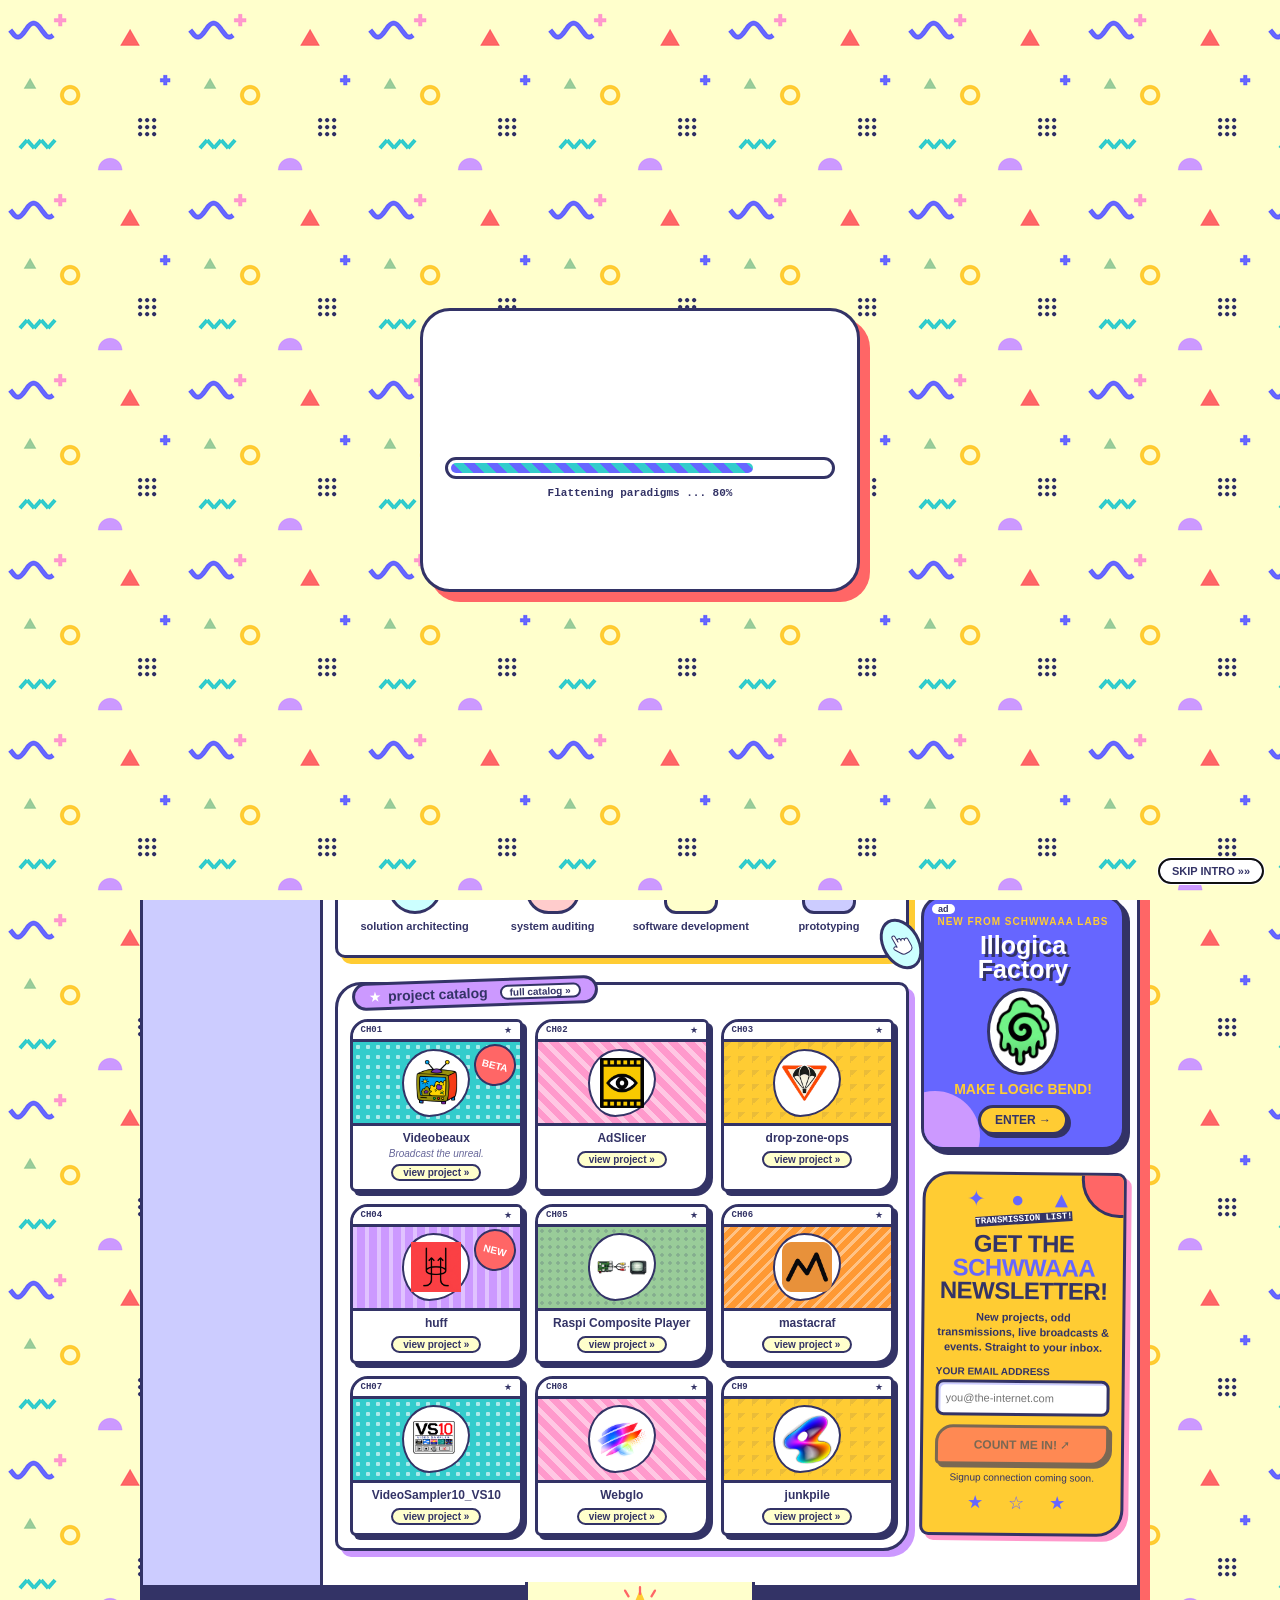
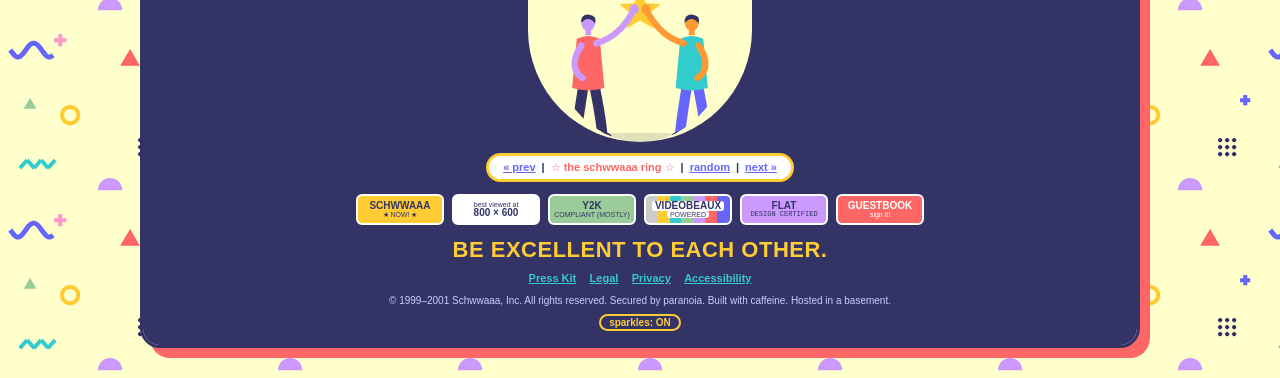
==== commit 7ed8fb77: "added tv experience" ====
--- a/index.html
+++ b/index.html
@@ -42,6 +42,47 @@
   </div>
 
   <div class="nosignal" aria-hidden="true"><span>SYNERGY LOST · CH 99</span></div>
+
+  <!-- MEMBER CHANNEL 99 — power on to load the configured video; power off removes it. -->
+  <dialog class="member-modal" id="membership-modal" aria-labelledby="membership-title"
+    aria-describedby="membership-description">
+    <div class="member-dialog">
+      <div class="member-squiggle" aria-hidden="true">✳ ✦ ● ▲ ✳</div>
+      <button class="member-close" id="member-close" type="button" aria-label="Close member TV">✕ CLOSE</button>
+      <p class="member-eyebrow">★ SCHWWAAA MEMBERSHIP DIVISION ★</p>
+      <h2 id="membership-title">WELCOME TO CHANNEL 99!</h2>
+      <p id="membership-description">Official instructions: turn the TV on. Enjoy the transmission. Turn it off whenever you like.</p>
+      <div class="member-television" id="member-television">
+        <div class="member-aerial" aria-hidden="true"><i></i><i></i></div>
+        <div class="member-tv-case">
+          <div class="member-tv-screen" id="member-tv-screen">
+            <div class="member-tv-idle" aria-hidden="true">
+              <div class="member-tv-offmark">✳</div>
+              <strong>NO SIGNAL</strong>
+              <span>CH 99 · SCHWWAAA TV</span>
+              <small>PRESS POWER TO TUNE IN</small>
+            </div>
+            <div class="member-tv-media" id="member-tv-media" aria-label="Membership video player"></div>
+            <div class="member-tv-scanlines" aria-hidden="true"></div>
+          </div>
+          <div class="member-tv-console">
+            <strong class="member-tv-brand">SCHW<br>TRONIC</strong>
+            <span class="member-tv-channel">CH<br><b>99</b></span>
+            <button class="member-tv-power" id="member-tv-power" type="button" aria-pressed="false"
+              aria-label="Turn television on and play video"><span class="member-power-symbol" aria-hidden="true">⏻</span><span class="member-power-label">POWER ON</span></button>
+            <span class="member-tv-light" aria-hidden="true"></span>
+            <span class="member-tv-knobs" aria-hidden="true">◉<br>◉</span>
+          </div>
+        </div>
+        <div class="member-tv-stand" aria-hidden="true"></div>
+      </div>
+      <div class="member-bottom-row">
+        <p class="member-caption" id="member-caption" role="status" aria-live="polite">Your member-exclusive-ish signal is currently OFF AIR.</p>
+        <a class="member-open-original" id="member-open-original" href="https://www.youtube.com/watch?v=e7QLoMve8BE"
+          target="_blank" rel="noopener noreferrer">OPEN VIDEO ↗</a>
+      </div>
+    </div>
+  </dialog>
 
   <div class="page">
 
@@ -102,13 +143,14 @@
     <nav class="tabs" aria-label="Main">
       <a href="index.html" aria-current="page">Home</a>
       <a href="projects.html">Products</a>
-      <a href="https://live.schwwaaa.net">Live</a>
+      <a href="https://live.schwwaaa.net" target="_blank" rel="noopener noreferrer">Live</a>
       <a href="#pressroom">Press</a>
       <a href="construction.html?p=Contact">Contact</a>
     </nav>
 
     <!-- BROADCAST RIBBON: edit messages and stream link in site-config.js -->
     <a class="bulletin-bar" id="broadcast" href="https://live.schwwaaa.net"
+      target="_blank" rel="noopener noreferrer"
       aria-label="Open SCHWWAAA Live — broadcasts and upcoming events" data-state="upcoming">
       <div class="bulletin-head" aria-hidden="true"><span class="bulletin-spark">&#10022;</span><span
           class="bulletin-label" id="bulletin-label">UP NEXT!</span><span class="bulletin-led"></span></div>
@@ -142,11 +184,18 @@
         </ul>
         END CAMPUS NAV -->
 
+          <!-- Today's directive — moved here from the right rail to sit above Citizen Status. -->
+          <section class="sticky" aria-label="Today's directive">
+            <h2>today’s directive:</h2>
+            <p>Build it.<br>Break it.<br>Schwwaaa it.</p>
+            <small>no problems, only interesting solutions.</small>
+          </section>
+
           <div class="rail-extras">
             <div class="rail-box citizen">
               <h3>citizen status:</h3>
               <b>GUEST</b>
-              <a class="bevel" href="https://www.youtube.com/watch?v=e7QLoMve8BE">BECOME A MEMBER</a>
+              <button class="bevel member-trigger" type="button" aria-haspopup="dialog" aria-controls="membership-modal">BECOME A MEMBER</button>
             </div>
 
             <div class="rail-box">
@@ -343,12 +392,6 @@
             <p>Corporate<br>Dreams<br>Since 1999</p>
           </section>
 
-          <!-- <section class="sticky" aria-label="Today's directive">
-          <h2>today’s directive:</h2>
-          <p>Build it.<br>Break it.<br>Schwwaaa it.</p>
-          <small>no problems, only interesting solutions.</small>
-        </section> -->
-
           <section class="news" id="pressroom" aria-labelledby="news-title">
             <h2 id="news-title">latest <em>news!</em></h2>
             <article><time datetime="2001-05-16">05.16.2001</time>
--- a/styles.css
+++ b/styles.css
@@ -494,12 +494,17 @@
 
 
 /* --------------------------------------------------------------------------
-   12. RIGHT RAIL
+   12. TODAY'S DIRECTIVE + RIGHT RAIL
    -------------------------------------------------------------------------- */
 .sticky { position: relative; margin: 0 0 22px; padding: 12px; background: var(--must); border: 3px solid var(--ink); border-radius: 50% 50% 46% 54% / 18% 22% 20% 24%; transform: rotate(2deg); box-shadow: 4px 4px 0 var(--ink); text-align: center; }
 .sticky h2 { margin: 0 0 4px; font: bold 12px var(--f-head); text-transform: lowercase; }
 .sticky p { margin: 0; font: bold 17px/1.2 var(--f-loud); }
 .sticky small { display: block; margin-top: 6px; font-size: 10px; }
+/* Today's directive moved from the right rail to just above Citizen Status. */
+.col-left > .sticky { margin: 13px 10px 18px; padding: 10px 7px; }
+@media (max-width: 760px) {
+  .col-left > .sticky { width: min(340px, calc(100% - 32px)); margin: 12px auto 16px; }
+}
 
 .news { margin: 0 0 22px; background: var(--paper); border: 3px solid var(--ink); border-radius: var(--blob); overflow: hidden; box-shadow: 5px 5px 0 var(--teal); }
 .news h2 { margin: 0; padding: 6px 10px; background: var(--teal); border-bottom: 3px solid var(--ink); font: bold 15px var(--f-head); text-transform: lowercase; }
@@ -817,8 +822,8 @@
   position: absolute; width: 1px; height: 1px; overflow: hidden;
   white-space: nowrap; clip: rect(0,0,0,0); clip-path: inset(50%);
 }
-.bulletin-track { display: flex; width: max-content; animation: bulletin-parade 42s linear infinite; }
-.bulletin-group { display: flex; align-items: center; flex: 0 0 auto; gap: 0; min-width: 100%; }
+.bulletin-track { display: flex; width: max-content; animation: bulletin-parade var(--bulletin-duration, 35s) linear infinite; animation-play-state: running; will-change: transform; }
+.bulletin-group { display: flex; align-items: center; flex: 0 0 auto; gap: 0; }
 .bulletin-message {
   display: inline-block; margin-right: 22px; color: var(--paper);
   font: 900 clamp(18px, 2.15vw, 27px)/1.3 var(--f-loud);
@@ -827,8 +832,7 @@
 }
 .bulletin-symbol { display: inline-block; margin-right: 22px; color: var(--must); font-size: 26px; line-height: 1; transform: rotate(-14deg); }
 .bulletin-symbol:nth-of-type(4n) { color: var(--teal); }
-.bulletin-bar:hover .bulletin-track, .bulletin-bar:focus-within .bulletin-track { animation-play-state: paused; }
-@keyframes bulletin-parade { to { transform: translateX(-50%); } }
+@keyframes bulletin-parade { to { transform: translate3d(-50%, 0, 0); } }
 .bulletin-action {
   position: relative; z-index: 1; flex: 0 0 auto;
   display: inline-block; padding: 8px 11px;
@@ -991,10 +995,8 @@
 @keyframes membership-star { 50% { transform: scale(1.4) rotate(90deg); } 100% { transform: scale(1) rotate(180deg); } }
 @keyframes membership-hover { to { transform: translateY(-5px) rotate(4deg) scale(1.03); } }
 
-/* Once started, the broadcast ticker must keep rolling on hover, focus AND press. */
-.bulletin-track, .bulletin-bar:hover .bulletin-track,
-.bulletin-bar:focus .bulletin-track, .bulletin-bar:focus-within .bulletin-track,
-.bulletin-bar:active .bulletin-track { animation-play-state: running; }
+/* No interaction state ever pauses the endlessly looped broadcast ticker. */
+.bulletin-bar .bulletin-track { animation-play-state: running !important; }
 
 /* Extra animated Memphis shapes behind the logo, bubble and character trio. */
 .mast-ornaments { position: absolute; inset: 0; overflow: hidden; z-index: 0; pointer-events: none; }
@@ -1085,3 +1087,111 @@
   .panic-caption { transform: translateX(-50%); }
   .panic-scrap { display: none !important; }
 }
+
+
+/* ========================================================================
+   SCHWWAAA-MEMPHIS v1.5 — CHANNEL 99 MEMBER TV
+   ======================================================================== */
+.member-dialog-open { overflow: hidden; }
+.member-modal {
+  position: fixed; inset: 0; max-width: min(760px, calc(100vw - 28px));
+  width: 760px; max-height: min(94dvh, 850px); margin: auto;
+  padding: 0; overflow: auto; border: 5px solid var(--ink);
+  border-radius: 28px 12px 32px 12px; background: var(--paper);
+  color: var(--ink); box-shadow: 12px 13px 0 var(--coral);
+}
+.member-modal:not([open]) { display: none; }
+.member-modal::backdrop { background: rgba(12, 9, 42, .79); }
+.member-dialog {
+  position: relative; padding: 22px clamp(13px, 3vw, 30px) 25px;
+  background: radial-gradient(circle at 8% 88%, var(--pink) 0 30px, transparent 31px),
+    radial-gradient(circle at 93% 19%, var(--must) 0 28px, transparent 29px),
+    repeating-linear-gradient(-45deg, transparent 0 32px, rgba(102,102,255,.075) 32px 36px),
+    var(--paper);
+  text-align: center;
+}
+.member-squiggle { position: absolute; left: 12px; top: 12px; transform: rotate(-12deg); font-size: 18px; letter-spacing: 4px; color: var(--coral); pointer-events: none; }
+.member-close {
+  position: relative; z-index: 2; display: table; margin: -9px -13px 7px auto;
+  border: 3px solid var(--ink); border-radius: 8px 16px 6px 13px;
+  padding: 7px 12px; background: var(--coral); color: var(--ink);
+  box-shadow: 3px 3px 0 var(--ink); font: 900 12px var(--f-head); cursor: pointer;
+}
+.member-close:hover, .member-close:focus-visible { background: var(--must); }
+.member-eyebrow { display: inline-block; margin: 0 0 7px; padding: 4px 11px; transform: rotate(-2deg); background: var(--teal); border: 2px solid var(--ink); font: bold 10px var(--f-head); }
+.member-dialog h2 { margin: 0; font: 900 clamp(23px, 4vw, 38px)/1.05 var(--f-loud); letter-spacing: -.03em; text-shadow: 3px 3px 0 var(--pink); }
+#membership-description { margin: 8px auto 14px; max-width: 480px; font: bold 12px/1.5 var(--f-body); }
+.member-television { position: relative; max-width: 615px; padding-top: 20px; margin: 0 auto; }
+.member-aerial { position: absolute; top: 0; left: 50%; width: 90px; height: 40px; transform: translateX(-50%); }
+.member-aerial i { position: absolute; left: 50%; bottom: -6px; width: 6px; height: 58px; border-radius: 5px; background: var(--ink); transform-origin: bottom; transform: rotate(-37deg); }
+.member-aerial i + i { transform: rotate(37deg); }
+.member-tv-case {
+  position: relative; display: grid; grid-template-columns: minmax(0, 1fr) 100px;
+  gap: 9px; padding: 15px;
+  background: linear-gradient(135deg, #ffaccb 0%, var(--coral) 48%, #fb8fad 100%);
+  border: 5px solid var(--ink); border-radius: 44px 26px 38px 28px;
+  box-shadow: inset 5px 5px 0 rgba(255,255,255,.4), 8px 9px 0 var(--ink);
+}
+.member-tv-screen {
+  position: relative; min-width: 0; aspect-ratio: 16 / 9;
+  overflow: hidden; border: 9px solid var(--ink); border-radius: 45% / 15%;
+  background: #10102f; isolation: isolate;
+  box-shadow: inset 0 0 22px rgba(0,0,0,.8);
+}
+.member-tv-idle {
+  position: absolute; inset: 0; display: flex; align-items: center;
+  justify-content: center; flex-direction: column; gap: 4px;
+  background: repeating-linear-gradient(0deg, #252552 0 2px, #161638 2px 5px);
+  color: var(--must); font: 900 clamp(9px, 1.5vw, 17px) var(--f-mono);
+  text-shadow: 2px 2px 0 #111; overflow: hidden;
+}
+.member-tv-offmark { font-size: clamp(30px, 6vw, 55px); color: var(--teal); }
+.member-tv-idle span, .member-tv-idle small { font-size: clamp(7px, 1.1vw, 12px); color: #fff; }
+.member-tv-media { display: none; position: absolute; inset: 0; z-index: 2; background: #000; }
+.member-tv-media iframe, .member-tv-media video { display: block; border: 0; width: 100%; height: 100%; background: #000; }
+.member-television.is-on .member-tv-media { display: block; }
+.member-television.is-on .member-tv-idle { display: none; }
+.member-tv-scanlines { position: absolute; inset: 0; pointer-events: none; z-index: 3; opacity: .12; background: repeating-linear-gradient(transparent 0 3px, #fff 3px 4px); }
+.member-tv-console { display: flex; flex-direction: column; align-items: center; gap: 13px; padding: 8px 0; }
+.member-tv-brand { align-self: stretch; border: 2px solid var(--ink); border-radius: 9px; background: var(--must); padding: 5px 1px; font: 900 12px/.93 var(--f-head); }
+.member-tv-channel { font: 900 11px/1.05 var(--f-mono); }
+.member-tv-channel b { font-size: 28px; color: var(--peri); text-shadow: 1px 1px var(--ink); }
+.member-tv-power { display: flex; flex-direction: column; align-items: center; gap: 5px; width: 76px; padding: 7px 4px; border: 4px solid var(--ink); border-radius: 24px 8px 24px 8px; background: var(--must); color: var(--ink); box-shadow: 3px 4px 0 var(--ink); cursor: pointer; }
+.member-power-symbol { font: 900 27px/1 var(--f-body); }
+.member-power-label { font: 900 9px/1.1 var(--f-head); }
+.member-tv-power:hover, .member-tv-power:focus-visible { background: var(--teal); transform: rotate(-3deg); }
+.member-television.is-on .member-tv-power { background: var(--teal); }
+.member-tv-light { display: block; width: 14px; height: 14px; background: #632b48; border: 3px solid var(--ink); border-radius: 50%; }
+.member-television.is-on .member-tv-light { background: #63ff53; box-shadow: 0 0 10px 4px #63ff5380; }
+.member-tv-knobs { font-size: 19px; line-height: 1.4; transform: rotate(16deg); }
+.member-tv-stand { width: 120px; height: 15px; margin: 0 auto; border: 4px solid var(--ink); border-top: 0; border-radius: 0 0 16px 16px; background: var(--peri); }
+.member-bottom-row { display: flex; justify-content: center; align-items: center; gap: 14px; flex-wrap: wrap; margin-top: 15px; }
+.member-caption { margin: 0; font: bold 11px/1.4 var(--f-body); }
+.member-open-original { display: inline-block; padding: 6px 9px; background: var(--must); border: 2px solid var(--ink); border-radius: 12px 4px 12px 4px; color: var(--ink); font: 900 10px var(--f-head); }
+.member-close:focus-visible, .member-tv-power:focus-visible, .member-open-original:focus-visible { outline: 3px dashed var(--peri); outline-offset: 3px; }
+@media (max-width: 540px) {
+  .member-modal { max-height: 92dvh; border-width: 3px; border-radius: 20px; box-shadow: 5px 6px 0 var(--coral); }
+  .member-dialog { padding: 12px 10px 16px; }
+  .member-squiggle { display: none; }
+  .member-close { margin-right: 0; }
+  .member-dialog h2 { font-size: 24px; }
+  .member-eyebrow { font-size: 8px; }
+  #membership-description { font-size: 10px; }
+  .member-tv-case { grid-template-columns: minmax(0, 1fr) 62px; padding: 7px; gap: 5px; border-width: 3px; border-radius: 24px; box-shadow: 4px 5px 0 var(--ink); }
+  .member-tv-screen { border-width: 5px; border-radius: 23px; }
+  .member-tv-console { gap: 6px; padding: 2px 0; }
+  .member-tv-brand { font-size: 8px; padding: 3px 0; }
+  .member-tv-channel { font-size: 8px; }
+  .member-tv-channel b { font-size: 15px; }
+  .member-tv-power { width: 54px; border-width: 3px; padding: 4px 2px; border-radius: 15px 5px; }
+  .member-power-symbol { font-size: 18px; }
+  .member-power-label { font-size: 7px; }
+  .member-tv-light { width: 11px; height: 11px; }
+  .member-tv-knobs { display: none; }
+  .member-tv-idle { gap: 2px; }
+  .member-tv-offmark { font-size: 26px; }
+}
+@media (prefers-reduced-motion: reduce) {
+  .member-tv-scanlines { opacity: 0; }
+  .member-tv-power:hover { transform: none; }
+}
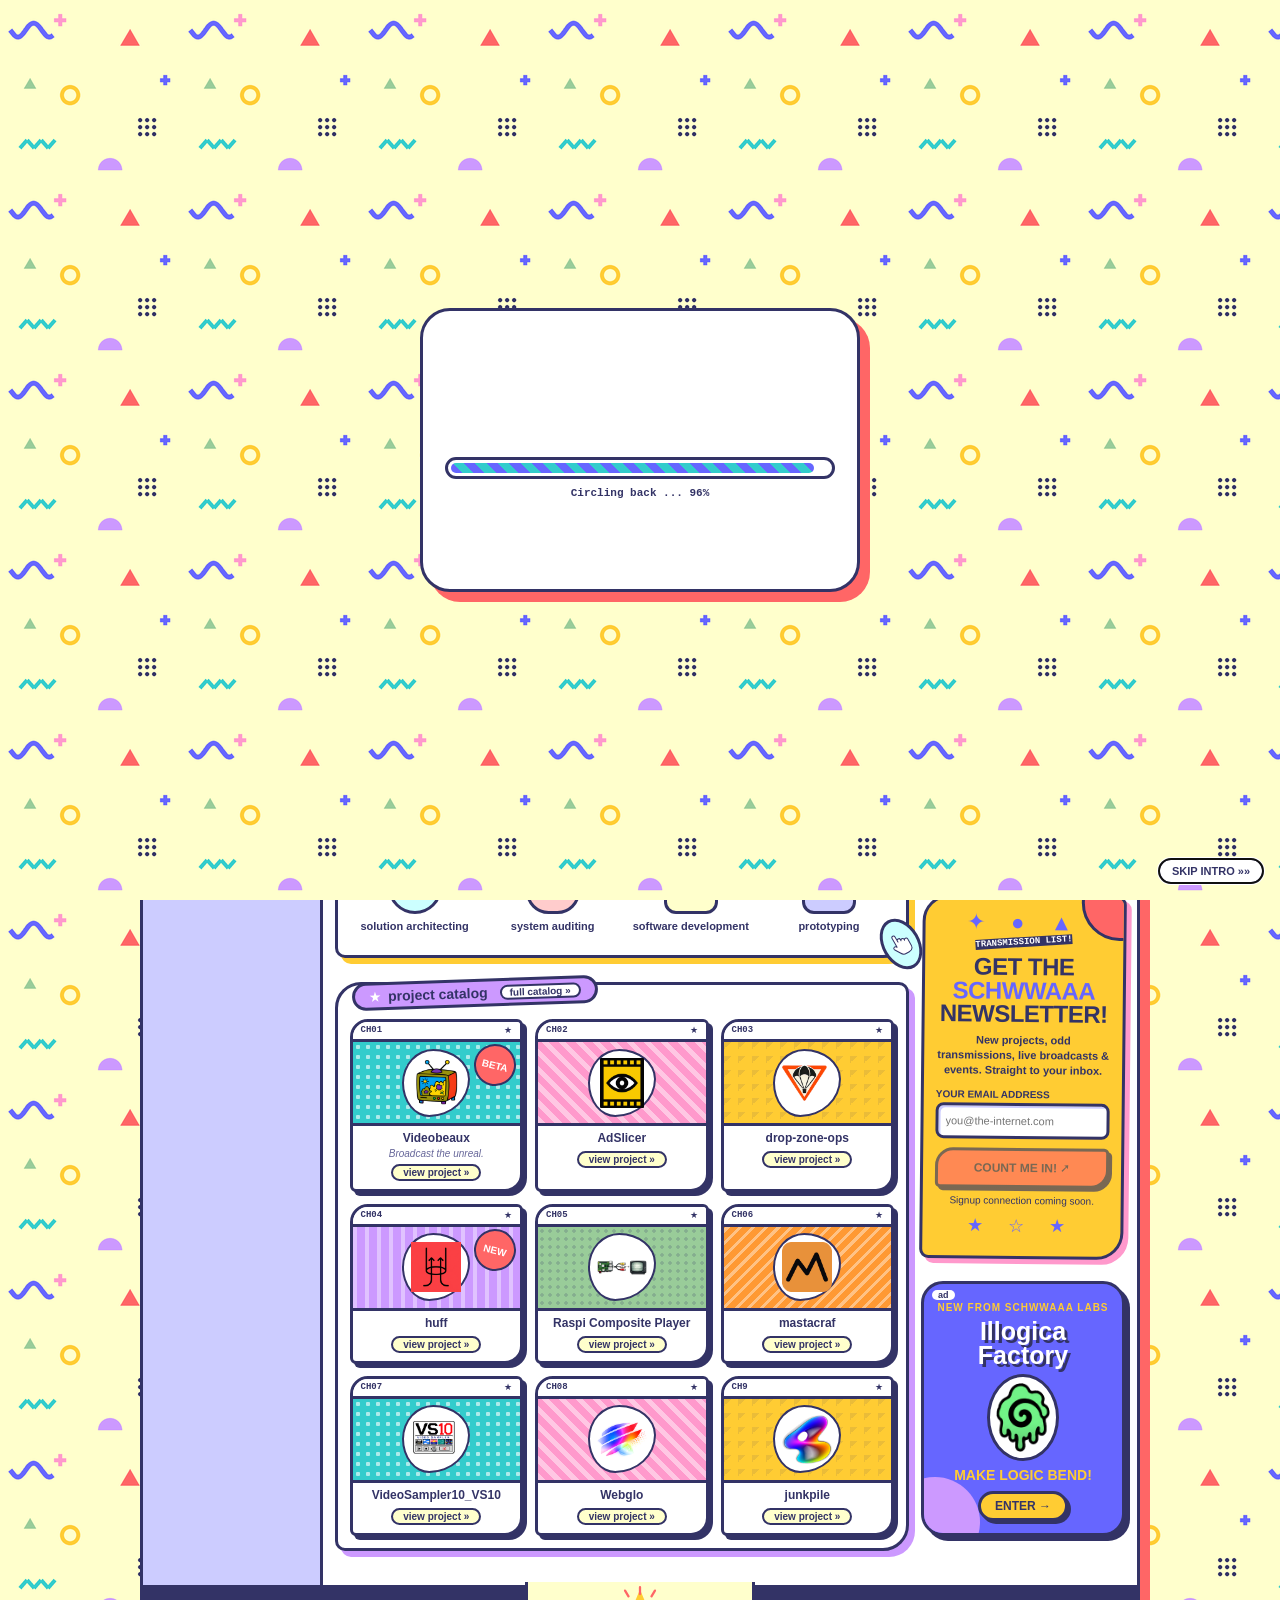
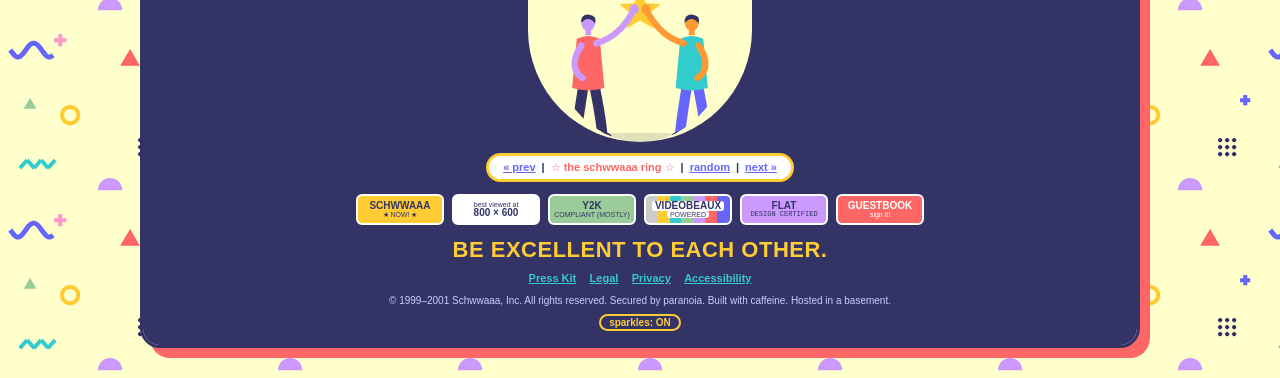
==== commit 72597127: "updated arrangement on right column" ====
--- a/index.html
+++ b/index.html
@@ -307,7 +307,7 @@
                     class="ch"><span>CH03</span><span>&#9733;</span></span><span class="art"><img
                       src="assets/icons/dropzoneops.png" alt=""></span><b>drop-zone-ops</b><span class="go">view project
                     &raquo;</span></a>
-                <a class="card" href="https://schwwaaa.github.io/huff"><span
+                <a class="card" href="https://huff.schwwaaa.net"><span
                     class="sticker">NEW</span><span
                     class="ch"><span>CH04</span><span>&#9733;</span></span><span class="art"><img
                       src="assets/icons/huff.png" alt=""></span><b>huff</b><span class="go">view project
@@ -408,15 +408,7 @@
             </article>
             <a class="more" href="construction.html?p=Press%20Room">&gt; more updates</a>
           </section>
-
-          <section class="ad" aria-label="Advertisement">
-            <span class="eyebrow">NEW FROM SCHWWAAA LABS</span>
-            <strong>Illogica<br>Factory</strong>
-            <img src="assets/icons/illogicafactory.png" alt="">
-            <span class="flash">MAKE LOGIC BEND!</span>
-            <a class="play-btn" href="https://schwwaaa.github.io/illogica-factory">ENTER &rarr;</a>
-          </section>
-
+          
           <section class="newsletter" aria-labelledby="newsletter-title">
             <span class="newsletter-confetti" aria-hidden="true">&#10022; &#9679; &#9650;</span>
             <span class="newsletter-stamp">TRANSMISSION LIST!</span>
@@ -433,6 +425,16 @@
             <span class="newsletter-stars" aria-hidden="true">&#9733; &#9734; &#9733;</span>
           </section>
 
+          <section class="ad" aria-label="Advertisement">
+            <span class="eyebrow">NEW FROM SCHWWAAA LABS</span>
+            <strong>Illogica<br>Factory</strong>
+            <img src="assets/icons/illogicafactory.png" alt="">
+            <span class="flash">MAKE LOGIC BEND!</span>
+            <a class="play-btn" href="https://schwwaaa.github.io/illogica-factory">ENTER &rarr;</a>
+          </section>
+
+
+
           <!-- COMING SOON TO THE CAMPUS temporarily disabled; retained for review
         <section class="soonbox" aria-labelledby="soon-title">
           <img src="assets/people/builder.svg" alt="">
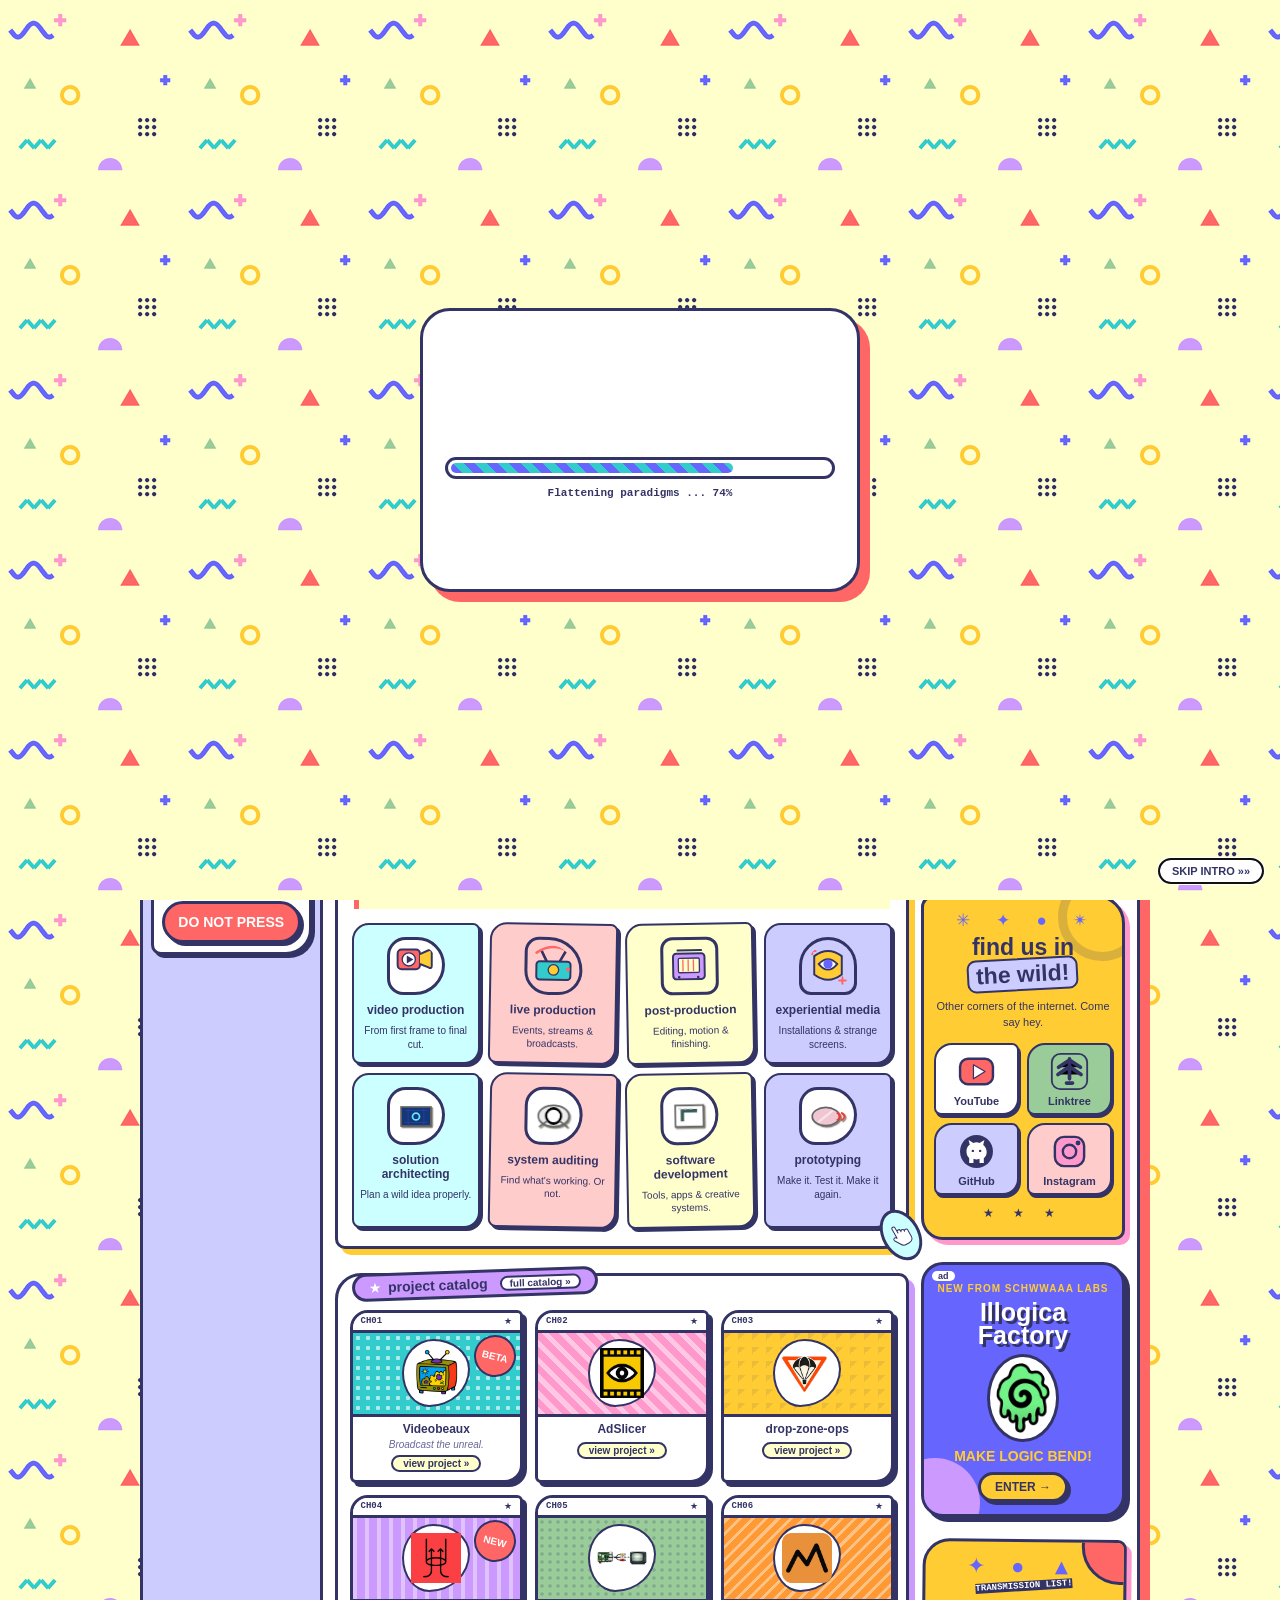
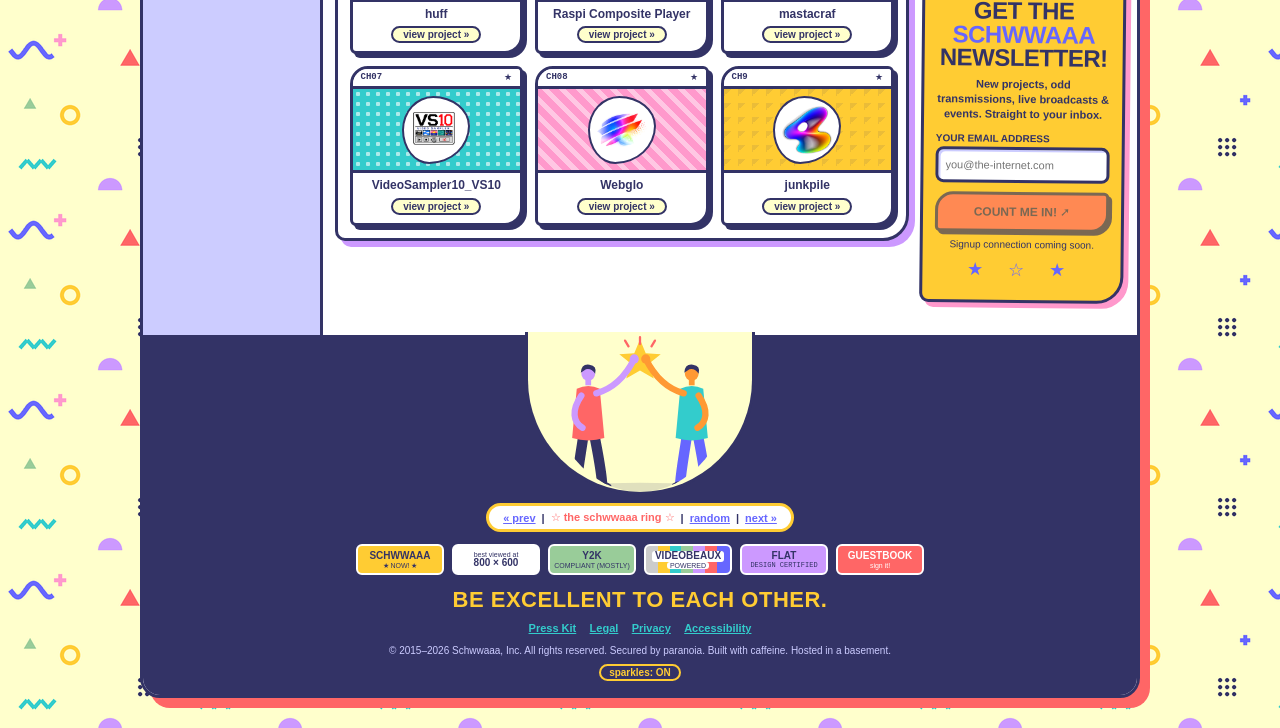
==== commit 45acbc6b: "updated gif selection" ====
--- a/index.html
+++ b/index.html
@@ -6,7 +6,7 @@
   <meta name="viewport" content="width=device-width, initial-scale=1">
   <title>schwwaaa inc. — Shaping tomorrow ... today</title>
   <meta name="description"
-    content="Schwwaaa architects, audits, builds, and prototypes strange useful systems. Corporate dreams since 1999.">
+    content="Schwwaaa architects, audits, builds, and prototypes strange useful systems. Corporate dreams since 2015.">
   <meta name="author" content="schwwaaa">
   <meta property="og:title" content="schwwaaa online — Shaping tomorrow ... today">
   <meta property="og:description"
@@ -124,7 +124,7 @@
         </svg>
         <img src="assets/logo.png" alt="schwwaaa">
       </a>
-      <div class="bubble" aria-hidden="true">Shaping tomorrow <span class="blink">...</span> today!</div>
+      <div class="bubble bubble-script" aria-label="Shaping tomorrow ... today" lang="en">𝒮𝒽𝒶𝓅𝒾𝓃𝑔 𝓉𝑜𝓂𝑜𝓇𝓇𝑜𝓌 <span class="blink">...</span> 𝓉𝑜𝒹𝒶𝓎</div>
       <div class="visionary"><img src="assets/people/visionary.svg" alt="" width="150"></div>
       <!-- Two existing Corporate Memphis illustrations bring three more characters into
            the space previously occupied by search; smaller screens show the high-five. -->
@@ -185,24 +185,30 @@
         END CAMPUS NAV -->
 
           <!-- Today's directive — moved here from the right rail to sit above Citizen Status. -->
-          <section class="sticky" aria-label="Today's directive">
-            <h2>today’s directive:</h2>
-            <p>Build it.<br>Break it.<br>Schwwaaa it.</p>
+          <section class="sticky sticky-remix" aria-label="Today's directive: Build it. Break it. Schwwaaa it.">
+            <div class="directive-header"><span>✳ TODAY'S DIRECTIVE</span><span class="directive-number">NO. 001 ↗</span></div>
+            <div class="directive-words" aria-hidden="true">
+              <span class="directive-word directive-build">BUILD IT<span class="directive-dot">.</span></span>
+              <span class="directive-word directive-break">BREAK IT<span class="directive-dot">.</span></span>
+              <span class="directive-word directive-schwwaaa">SCHWWAAA IT<span class="directive-dot">.</span></span>
+            </div>
+            <span class="directive-orbit" aria-hidden="true">✴</span>
+            <span class="directive-flower" aria-hidden="true">✻</span>
             <small>no problems, only interesting solutions.</small>
           </section>
 
           <div class="rail-extras">
             <div class="rail-box citizen">
-              <h3>citizen status:</h3>
+              <h3>company role:</h3>
               <b>GUEST</b>
               <button class="bevel member-trigger" type="button" aria-haspopup="dialog" aria-controls="membership-modal">BECOME A MEMBER</button>
             </div>
 
             <div class="rail-box">
               <h3>days since corporate dreams began</h3>
-              <div class="odometer" role="img" aria-label="days since 1999">
+              <div class="odometer" role="img" aria-label="days since 2015">
                 <span>0</span><span>0</span><span>0</span><span>0</span><span>0</span><span>0</span></div>
-              <p class="fine">since 01.01.1999</p>
+              <p class="fine">since 01.01.2015</p>
             </div>
 
             <div class="rail-box">
@@ -219,11 +225,10 @@
             <section class="box welcome" id="about" aria-labelledby="welcome-title">
               <div class="box-body">
                 <div>
-                  <h1 id="welcome-title">Hey there, <span class="swoosh">welcome!</span></h1>
-                  <p><b class="rainbow">schwwaaa</b> is a speculative systems studio and digital imagination factory. We
-                    architect, audit, build, and prototype the tools, platforms, and interfaces that power tomorrow’s
-                    world — whether the
-                    world asked for them or not.</p>
+                  <h1 id="welcome-title">Hey there! <span class="swoosh">Welcome!</span> <span class="hello-wave" role="img" aria-label="Waving hand">👋</span></h1>
+                  <p><b class="rainbow">schwwaaa</b> is a global multimedia production company, software design studio, and digital imagination factory.</p>
+                  <p class="welcome-rally">We build. We iterate. We inspire. We shape tomorrow. Today.</p>
+                  <p>Enjoy our website and let us know how we can help you create!</p>
                 </div>
                 <img class="sitter" src="assets/people/sitter.svg" alt="">
               </div>
@@ -275,13 +280,18 @@
                     class="knob"></i><i class="knob"></i></span></div>
             </section>
 
-            <section class="box" id="services" aria-labelledby="svc-title">
-              <h2 id="svc-title"><span class="ico">&#9733;</span> what we do</h2>
+            <section class="box what-we-do" id="services" aria-labelledby="svc-title">
+              <h2 id="svc-title"><span class="ico">&#9733;</span> what we do <span class="service-title-spark" aria-hidden="true">✦ ▲ ✳</span></h2>
+              <p class="service-intro">From cameras and live shows to code and impossible prototypes: we make ideas real, weird, and useful.</p>
               <div class="services">
-                <div><img src="assets/svc/service-solution-architecting.svg" alt="">Solution architecting</div>
-                <div><img src="assets/svc/service-system-auditing.svg" alt="">System auditing</div>
-                <div><img src="assets/svc/service-software-development.svg" alt="">Software development</div>
-                <div><img src="assets/svc/service-prototyping.svg" alt="">Prototyping</div>
+                <div class="service-card"><img src="assets/svc/service-video-production.svg" alt=""><strong>Video production</strong><small>From first frame to final cut.</small></div>
+                <div class="service-card"><img src="assets/svc/service-live-production.svg" alt=""><strong>Live production</strong><small>Events, streams &amp; broadcasts.</small></div>
+                <div class="service-card"><img src="assets/svc/service-post-production.svg" alt=""><strong>Post-production</strong><small>Editing, motion &amp; finishing.</small></div>
+                <div class="service-card"><img src="assets/svc/service-experiential-media.svg" alt=""><strong>Experiential media</strong><small>Installations &amp; strange screens.</small></div>
+                <div class="service-card"><img src="assets/svc/service-solution-architecting.svg" alt=""><strong>Solution architecting</strong><small>Plan a wild idea properly.</small></div>
+                <div class="service-card"><img src="assets/svc/service-system-auditing.svg" alt=""><strong>System auditing</strong><small>Find what's working. Or not.</small></div>
+                <div class="service-card"><img src="assets/svc/service-software-development.svg" alt=""><strong>Software development</strong><small>Tools, apps &amp; creative systems.</small></div>
+                <div class="service-card"><img src="assets/svc/service-prototyping.svg" alt=""><strong>Prototyping</strong><small>Make it. Test it. Make it again.</small></div>
                 <img class="hand" src="assets/people/hand.svg" alt="">
               </div>
             </section>
@@ -307,7 +317,7 @@
                     class="ch"><span>CH03</span><span>&#9733;</span></span><span class="art"><img
                       src="assets/icons/dropzoneops.png" alt=""></span><b>drop-zone-ops</b><span class="go">view project
                     &raquo;</span></a>
-                <a class="card" href="https://huff.schwwaaa.net"><span
+                <a class="card" href="https://schwwaaa.github.io/huff"><span
                     class="sticker">NEW</span><span
                     class="ch"><span>CH04</span><span>&#9733;</span></span><span class="art"><img
                       src="assets/icons/huff.png" alt=""></span><b>huff</b><span class="go">view project
@@ -377,19 +387,20 @@
         <!-- ---------- RIGHT RAIL ---------- -->
         <td class="col-right">
 
-          <section class="crt" aria-label="Corporate dreams since 1999">
+          <section class="crt" aria-label="Corporate dreams since 2015">
             <img class="plant" src="assets/people/plant.svg" alt="">
             <div class="tube">
               <div class="glass">
-                <!-- Replace assets/tv/schwwaaa-loop.gif with your own looping GIF anytime. -->
-                <img class="crt-animated" src="assets/tv/schwwaaa-loop.gif" alt="Looping Memphis-style video collage"
+                <!-- Six animated transmissions are selected by script.js, one new GIF per page reload.
+                     Change the filenames in site-config.js; reduced-motion users see the existing PNG. -->
+                <img class="crt-animated" id="corporate-dreams-gif" src="assets/tv/dreams-01-signal-garden.gif" alt="Animated SCHWWAAA television transmission"
                   width="160" height="100" loading="lazy">
                 <img class="crt-still" src="assets/tv/schwwaaa-loop-still.png" alt="" width="160" height="100"
                   aria-hidden="true" loading="lazy">
               </div>
             </div>
             <div class="stand"></div>
-            <p>Corporate<br>Dreams<br>Since 1999</p>
+            <p>Corporate<br>Dreams<br>Since 2015</p>
           </section>
 
           <section class="news" id="pressroom" aria-labelledby="news-title">
@@ -408,7 +419,37 @@
             </article>
             <a class="more" href="construction.html?p=Press%20Room">&gt; more updates</a>
           </section>
-          
+
+
+          <section class="social-hub" aria-labelledby="social-title">
+            <div class="social-hub-top" aria-hidden="true">✳ &nbsp; ✦ &nbsp; ● &nbsp; ✴</div>
+            <h2 id="social-title">find us in<br><span>the wild!</span></h2>
+            <p>Other corners of the internet. Come say hey.</p>
+            <nav class="social-grid" aria-label="SCHWWAAA social channels">
+              <a class="social-link social-youtube" href="https://youtube.com/@schwwaaa" target="_blank" rel="noopener noreferrer" aria-label="SCHWWAAA on YouTube (opens in a new tab)">
+                <img src="assets/social/youtube.svg" alt=""><span>YouTube</span>
+              </a>
+              <a class="social-link social-linktree" href="https://linktr.ee/schwwaaa" target="_blank" rel="noopener noreferrer" aria-label="SCHWWAAA on Linktree (opens in a new tab)">
+                <img src="assets/social/linktree.svg" alt=""><span>Linktree</span>
+              </a>
+              <a class="social-link social-github" href="https://github.com/schwwaaa" target="_blank" rel="noopener noreferrer" aria-label="SCHWWAAA on GitHub (opens in a new tab)">
+                <img src="assets/social/github.svg" alt=""><span>GitHub</span>
+              </a>
+              <a class="social-link social-instagram" href="https://www.instagram.com/schwwaaa/" target="_blank" rel="noopener noreferrer" aria-label="SCHWWAAA on Instagram (opens in a new tab)">
+                <img src="assets/social/instagram.svg" alt=""><span>Instagram</span>
+              </a>
+            </nav>
+            <span class="social-hub-bottom" aria-hidden="true">★ ★ ★</span>
+          </section>
+
+          <section class="ad" aria-label="Advertisement">
+            <span class="eyebrow">NEW FROM SCHWWAAA LABS</span>
+            <strong>Illogica<br>Factory</strong>
+            <img src="assets/icons/illogicafactory.png" alt="">
+            <span class="flash">MAKE LOGIC BEND!</span>
+            <a class="play-btn" href="https://schwwaaa.github.io/illogica-factory">ENTER &rarr;</a>
+          </section>
+
           <section class="newsletter" aria-labelledby="newsletter-title">
             <span class="newsletter-confetti" aria-hidden="true">&#10022; &#9679; &#9650;</span>
             <span class="newsletter-stamp">TRANSMISSION LIST!</span>
@@ -425,16 +466,6 @@
             <span class="newsletter-stars" aria-hidden="true">&#9733; &#9734; &#9733;</span>
           </section>
 
-          <section class="ad" aria-label="Advertisement">
-            <span class="eyebrow">NEW FROM SCHWWAAA LABS</span>
-            <strong>Illogica<br>Factory</strong>
-            <img src="assets/icons/illogicafactory.png" alt="">
-            <span class="flash">MAKE LOGIC BEND!</span>
-            <a class="play-btn" href="https://schwwaaa.github.io/illogica-factory">ENTER &rarr;</a>
-          </section>
-
-
-
           <!-- COMING SOON TO THE CAMPUS temporarily disabled; retained for review
         <section class="soonbox" aria-labelledby="soon-title">
           <img src="assets/people/builder.svg" alt="">
@@ -479,7 +510,7 @@
         <a href="construction.html?p=Privacy">Privacy</a>
         <a href="construction.html?p=Accessibility">Accessibility</a>
       </nav>
-      <p class="fine">© 1999–2001 Schwwaaa, Inc. All rights reserved. Secured by paranoia. Built with caffeine. Hosted
+      <p class="fine">© 2015–2026 Schwwaaa, Inc. All rights reserved. Secured by paranoia. Built with caffeine. Hosted
         in a basement.</p>
       <p class="fine"><button id="sparkle-toggle" type="button">sparkles: ON</button></p>
     </footer>
--- a/styles.css
+++ b/styles.css
@@ -1,6 +1,6 @@
 /* ==========================================================================
    SCHWWAAA ONLINE — 1999 portal × CORPORATE MEMPHIS
-   "Corporate Dreams Since 1999", now with 400% more synergy.
+   "Corporate Dreams Since 2015", now with 400% more synergy.
 
    THE FUSION, IN ONE PARAGRAPH
    The bones are 1999: an 800×600 fixed-width page, a real <table> layout,
@@ -1195,3 +1195,183 @@
   .member-tv-scanlines { opacity: 0; }
   .member-tv-power:hover { transform: none; }
 }
+
+
+/* ========================================================================
+   SCHWWAAA MEMPHIS v1.6 — company welcome, production + social network
+   ======================================================================== */
+/* The exact stylized script remains selectable text; give it a clear
+   fallback for systems without mathematical script glyphs. */
+.bubble.bubble-script {
+  font: 600 clamp(12px, 1.45vw, 18px)/1.3 Georgia, "Times New Roman", serif;
+  white-space: normal;
+  max-width: min(58%, 530px);
+  text-align: center;
+  letter-spacing: .1px;
+}
+.hello-wave { display: inline-block; font-size: .7em; vertical-align: .05em; transform-origin: 72% 80%; animation: hello-greet 3.4s ease-in-out infinite; }
+@keyframes hello-greet { 0%,76%,100% { transform: rotate(0); } 82% { transform: rotate(26deg); } 88% { transform: rotate(-12deg); } 94% { transform: rotate(15deg); } }
+.welcome .welcome-rally { font-weight: 800; line-height: 1.4; color: var(--ink); }
+.welcome .box-body > div { min-width: 0; }
+.welcome p + p { margin-top: 9px; }
+
+/* Expand the established What We Do widget instead of making a duplicate. */
+.what-we-do { overflow: visible; }
+.service-title-spark { float: right; color: var(--peri); font: bold 14px var(--f-head); letter-spacing: 3px; }
+.service-intro { margin: 10px 16px 2px; padding: 7px 10px; border-left: 5px solid var(--coral); background: var(--cream); font: bold 12px/1.45 var(--f-body); }
+.services { grid-template-columns: repeat(4, minmax(0, 1fr)); gap: 9px; padding: 12px 14px 18px; }
+.services .service-card {
+  min-width: 0; padding: 12px 6px 11px; display: flex; flex-direction: column; align-items: center;
+  background: var(--ice); border: 2px solid var(--ink); border-radius: 17px 7px 16px 8px;
+  box-shadow: 3px 3px 0 var(--ink); text-align: center; transition: transform .16s ease, background .16s ease;
+  text-transform: none;
+}
+.services .service-card:nth-child(4n + 2) { background: var(--peach); transform: rotate(1deg); }
+.services .service-card:nth-child(4n + 3) { background: var(--cream); transform: rotate(-1deg); }
+.services .service-card:nth-child(4n + 4) { background: var(--peri-l); }
+.services .service-card:hover { transform: translateY(-4px) rotate(-2deg); background: var(--must); }
+.services .service-card img { width: 58px; height: 58px; padding: 5px; margin: 0 auto 9px; background: var(--paper); border: 3px solid var(--ink); border-radius: 40% 60% 65% 35%; object-fit: contain; }
+.services .service-card strong { display: block; font: bold 12px/1.15 var(--f-head); text-transform: lowercase; overflow-wrap: anywhere; }
+.services .service-card small { display: block; margin-top: 6px; font: 10px/1.35 var(--f-body); text-transform: none; }
+.services .hand { z-index: 2; }
+
+/* A little portal-era friend-links widget, with locally stored icons. */
+.social-hub { position: relative; margin: 0 0 22px; padding: 10px 10px 15px; background: var(--must); border: 3px solid var(--ink); border-radius: 12px 28px 10px 22px; box-shadow: 5px 5px 0 var(--pink); text-align: center; overflow: hidden; }
+.social-hub::before { content: ''; position: absolute; top: -25px; right: -24px; width: 70px; height: 70px; border: 9px solid var(--ink); border-radius: 50%; opacity: .18; pointer-events: none; }
+.social-hub-top { font-size: 17px; color: var(--peri); letter-spacing: 3px; }
+.social-hub h2 { position: relative; margin: 2px 0 7px; font: bold 23px/.98 var(--f-loud); text-transform: lowercase; }
+.social-hub h2 span { display: inline-block; background: var(--peri-l); padding: 3px 7px; transform: rotate(-3deg); border: 2px solid var(--ink); border-radius: 9px; }
+.social-hub p { margin: 7px 0 12px; font-size: 11px; }
+.social-grid { display: grid; grid-template-columns: repeat(2, minmax(0, 1fr)); gap: 8px; }
+.social-link { min-width: 0; display: flex; flex-direction: column; align-items: center; justify-content: center; gap: 4px; padding: 7px 3px 6px; text-decoration: none; color: var(--ink) !important; background: var(--paper); border: 2px solid var(--ink); border-radius: 18px 7px 16px 7px; box-shadow: 2px 3px 0 var(--ink); font: bold 11px var(--f-head); transition: transform .2s ease; }
+.social-link:hover, .social-link:focus-visible { transform: translateY(-4px) rotate(-3deg); background: var(--ice); }
+.social-link:focus-visible { outline: 3px dashed var(--peri); outline-offset: 3px; }
+.social-link img { display: block; width: 39px; height: 39px; object-fit: contain; }
+.social-link span { overflow-wrap: anywhere; }
+.social-github { background: var(--peri-l); }
+.social-instagram { background: var(--peach); }
+.social-linktree { background: var(--mint); }
+.social-hub-bottom { display: block; padding-top: 9px; color: var(--ink); letter-spacing: 8px; }
+@media (max-width: 760px) {
+  .bubble.bubble-script { top: 6px; max-width: calc(100% - 86px); font-size: clamp(10px, 3vw, 15px); }
+  .services { grid-template-columns: repeat(2, minmax(0, 1fr)); }
+  .social-hub { align-self: start; }
+}
+@media (max-width: 400px) {
+  .bubble.bubble-script { max-width: calc(100% - 58px); }
+  .services { gap: 8px; padding: 10px 8px 15px; }
+  .services .service-card { padding: 10px 4px; }
+}
+@media (prefers-reduced-motion: reduce) {
+  .hello-wave { animation: none; }
+  .services .service-card, .social-link { transition: none; }
+}
+
+
+/* ========================================================================
+   SCHWWAAA MEMPHIS v1.7 — PRODUCTS MASTHEAD + DIRECTIVE REMIX
+   ======================================================================== */
+/* Products gets the same handwritten bubble and playful illustrated scene
+   used on Home, with its own floating product-channel pennant. */
+.catalog .masthead { background: linear-gradient(135deg, #CCCCFF 0%, #E3DEFF 42%, #C6FFF5 100%); }
+.catalog .splat { flex: 0 0 360px; }
+.catalog .visionary { flex: 0 0 150px; }
+.catalog .mast-crew { z-index: 1; }
+.catalog .bubble.bubble-script { z-index: 4; background: #FFFFFF; border-color: var(--ink); }
+.catalog .catalog-showtime {
+  position: absolute; z-index: 3; right: 75px; bottom: 9px;
+  display: flex; align-items: center; gap: 6px;
+  padding: 5px 10px; color: var(--ink); background: var(--pink);
+  border: 3px solid var(--ink); border-radius: 14px 5px 16px 7px;
+  box-shadow: 3px 3px 0 var(--ink); font: 900 10px/1 var(--f-head);
+  letter-spacing: .4px; transform: rotate(-5deg);
+  animation: catalog-sign-sway 4.3s ease-in-out infinite;
+  pointer-events: none;
+}
+.catalog .catalog-spark { color: #fff; font-size: 20px; animation: catalog-star 3s linear infinite; }
+.catalog .catalog-spark-alt { color: var(--peri); font-size: 17px; animation: catalog-star 5s linear infinite reverse; }
+@keyframes catalog-sign-sway { 50% { transform: translateY(-6px) rotate(3deg); } }
+@keyframes catalog-star { to { transform: rotate(360deg); } }
+/* Prioritize logo/help legibility before characters as screen gets tighter. */
+@media (max-width: 1150px) {
+  .catalog .mast-crew .crew-builder { display: none; }
+}
+@media (max-width: 900px) and (min-width: 761px) {
+  .catalog .splat { flex: 0 0 320px; width: 320px; }
+  .catalog .visionary { flex: 0 0 125px; width: 125px; }
+  .catalog .catalog-showtime { font-size: 9px; right: 58px; }
+}
+@media (max-width: 760px) {
+  .catalog .splat { flex: 0 1 100%; max-width: 340px; width: 100%; }
+  .catalog .visionary { flex: 0 0 100px; width: 100px; }
+  .catalog .mast-crew { flex: 0 0 145px; }
+  .catalog .bubble.bubble-script { left: 50%; top: 8px; max-width: calc(100% - 85px); }
+  .catalog .catalog-showtime { right: 55px; bottom: 2px; padding: 3px 6px; font-size: 8px; }
+  .catalog .catalog-spark, .catalog .catalog-spark-alt { font-size: 13px; }
+}
+@media (max-width: 400px) {
+  .catalog .mast-crew { flex: 0 0 112px; }
+  .catalog .mast-crew .crew-highfive { width: 112px; }
+  .catalog .catalog-showtime { right: 52px; font-size: 7px; }
+}
+
+/* The directive is now layered mint/lavender/coral lettering instead of a
+   yellow blob. All animation is decorative; the message is plain text. */
+.col-left > .sticky-remix {
+  position: relative; isolation: isolate; overflow: hidden;
+  display: block; min-width: 0; padding: 12px 7px 17px;
+  color: var(--ink); text-align: left; background: #d9d3ff;
+  border: 3px solid var(--ink); border-radius: 22px 8px 25px 12px;
+  box-shadow: 5px 6px 0 var(--teal); transform: rotate(-1.5deg);
+  animation: directive-card-breathe 5s ease-in-out infinite;
+}
+.sticky-remix::before {
+  content: ''; position: absolute; z-index: -1;
+  width: 108px; height: 108px; right: -44px; top: 20px;
+  border: 12px solid var(--teal); border-radius: 50%;
+  animation: directive-ring 9s linear infinite;
+}
+.sticky-remix::after {
+  content: ''; position: absolute; z-index: -1;
+  width: 90px; height: 90px; left: -41px; bottom: -42px;
+  border-radius: 50%; background: #ffa8c9;
+  animation: directive-pulse 4.5s ease-in-out infinite;
+}
+.directive-header { display: flex; align-items: center; justify-content: space-between; gap: 3px; flex-wrap: wrap;
+  margin-bottom: 9px; font: 900 9px/1.2 var(--f-head); letter-spacing: .3px; }
+.directive-number { font: 900 8px/1.2 var(--f-mono); color: var(--peri); }
+.directive-words { display: flex; flex-direction: column; align-items: flex-start; gap: 5px; padding: 2px 0 8px; }
+.sticky-remix .directive-word { display: inline-block; max-width: 100%;
+  padding: 5px 8px 6px; border: 2px solid var(--ink);
+  font: 900 clamp(15px, 1.65vw, 21px)/1 var(--f-loud); white-space: nowrap;
+  box-shadow: 2px 3px 0 var(--ink); transform-origin: 12% 65%;
+}
+.directive-build { background: var(--teal); transform: rotate(-5deg); animation: directive-build-dance 3.2s ease-in-out infinite; }
+.directive-break { background: var(--coral); color: #fff; transform: translateX(15px) rotate(3deg); animation: directive-break-dance 2.8s ease-in-out infinite; }
+.directive-schwwaaa { background: var(--must); transform: rotate(-3deg); animation: directive-schwwaaa-dance 3.8s ease-in-out infinite; }
+.sticky-remix .directive-dot { color: var(--peri); }
+.directive-orbit { position: absolute; right: 8px; top: 54px; font-size: 33px; color: var(--coral); text-shadow: 1px 2px var(--ink); animation: directive-ring 7s linear infinite; }
+.directive-flower { position: absolute; right: 10px; bottom: 20px; font-size: 23px; color: var(--peri); animation: directive-ring 5s linear infinite reverse; }
+.sticky-remix small { position: relative; display: block; margin: 8px 0 0; padding: 6px 5px;
+  background: rgba(255,255,255,.79); border: 1px dashed var(--ink); border-radius: 5px;
+  font: 900 9px/1.35 var(--f-body); }
+@keyframes directive-card-breathe { 50% { transform: translateY(-3px) rotate(1.5deg); } }
+@keyframes directive-ring { to { rotate: 360deg; } }
+@keyframes directive-pulse { 50% { scale: 1.3; } }
+@keyframes directive-build-dance { 50% { transform: translateX(4px) rotate(3deg); } }
+@keyframes directive-break-dance { 50% { transform: translateX(9px) rotate(-4deg); } }
+@keyframes directive-schwwaaa-dance { 50% { transform: translateX(5px) rotate(4deg) scale(1.035); } }
+@media (max-width: 760px) {
+  .col-left > .sticky-remix { width: min(340px, calc(100% - 32px)); margin: 12px auto 16px; transform: none; }
+  .sticky-remix .directive-word { font-size: clamp(17px, 4.5vw, 23px); }
+}
+@media (prefers-reduced-motion: reduce) {
+  .catalog .catalog-showtime, .catalog .catalog-spark, .catalog .catalog-spark-alt,
+  .sticky-remix, .sticky-remix::before, .sticky-remix::after,
+  .sticky-remix .directive-word, .directive-orbit, .directive-flower { animation: none !important; }
+}
+/* Keep the long third line fully legible in the narrow left rail. */
+.sticky-remix .directive-schwwaaa { font-size: clamp(12px, 1.2vw, 15px); letter-spacing: -.45px; }
+@media (max-width: 760px) {
+  .sticky-remix .directive-schwwaaa { font-size: clamp(16px, 4.2vw, 19px); letter-spacing: -.35px; }
+}
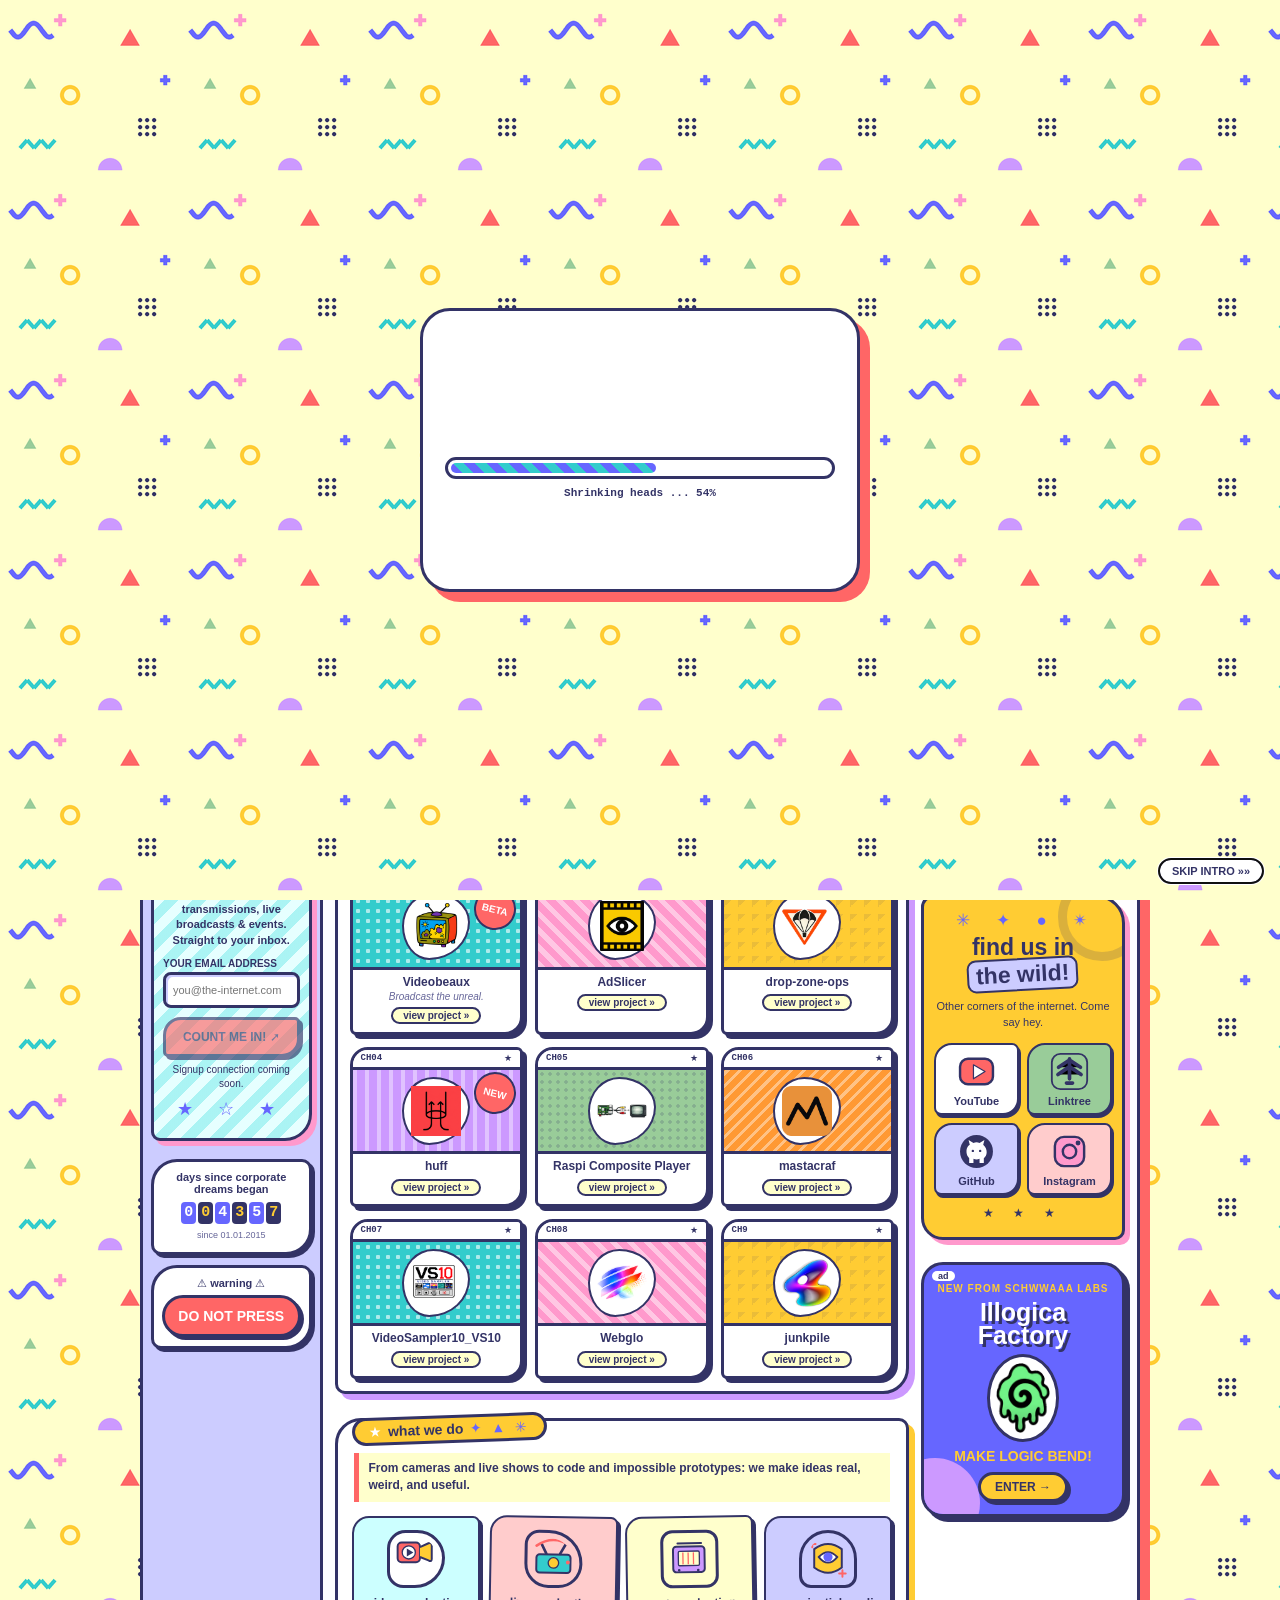
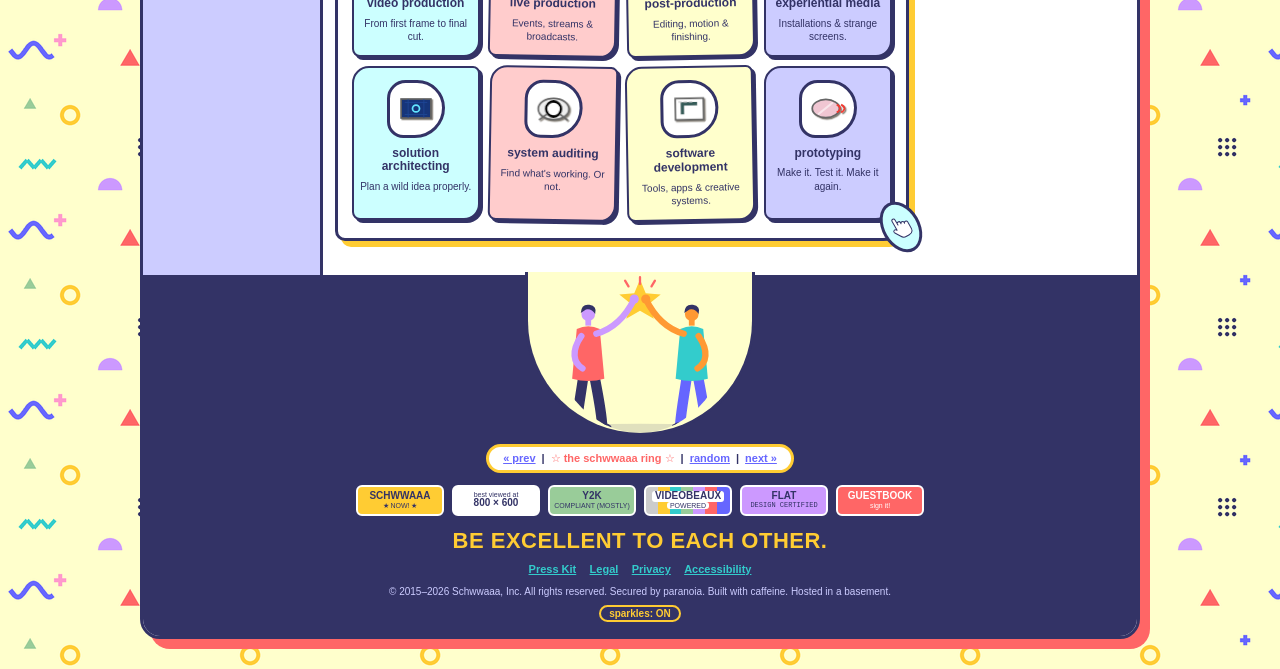
==== commit ca194279: "still working on the banenrs" ====
--- a/index.html
+++ b/index.html
@@ -126,11 +126,13 @@
       </a>
       <div class="bubble bubble-script" aria-label="Shaping tomorrow ... today" lang="en">𝒮𝒽𝒶𝓅𝒾𝓃𝑔 𝓉𝑜𝓂𝑜𝓇𝓇𝑜𝓌 <span class="blink">...</span> 𝓉𝑜𝒹𝒶𝓎</div>
       <div class="visionary"><img src="assets/people/visionary.svg" alt="" width="150"></div>
-      <!-- Two existing Corporate Memphis illustrations bring three more characters into
-           the space previously occupied by search; smaller screens show the high-five. -->
-      <div class="mast-crew" aria-hidden="true">
-        <img class="crew-highfive" src="assets/people/highfive.svg" alt="">
-        <img class="crew-builder" src="assets/people/builder.svg" alt="">
+      <div class="banner-art home-abstract" aria-hidden="true">
+        <span class="shape home-blob-a"></span>
+        <span class="shape home-blob-b"></span>
+        <span class="shape home-zig"></span>
+        <span class="shape home-dots"></span>
+        <span class="shape home-ring"></span>
+        <span class="shape home-spark"></span>
       </div>
 
       <!-- Search and masthead shortcuts retired; help sticker at bottom-right. -->
@@ -144,7 +146,7 @@
       <a href="index.html" aria-current="page">Home</a>
       <a href="projects.html">Products</a>
       <a href="https://live.schwwaaa.net" target="_blank" rel="noopener noreferrer">Live</a>
-      <a href="#pressroom">Press</a>
+      <!-- <a href="#pressroom">Press</a> -->
       <a href="construction.html?p=Contact">Contact</a>
     </nav>
 
@@ -203,6 +205,22 @@
               <b>GUEST</b>
               <button class="bevel member-trigger" type="button" aria-haspopup="dialog" aria-controls="membership-modal">BECOME A MEMBER</button>
             </div>
+
+          <section class="newsletter" aria-labelledby="newsletter-title">
+            <span class="newsletter-confetti" aria-hidden="true">&#10022; &#9679; &#9650;</span>
+            <span class="newsletter-stamp">TRANSMISSION LIST!</span>
+            <h2 id="newsletter-title">get the<br><span>schwwaaa</span><br>newsletter!</h2>
+            <p>New projects, odd transmissions, live broadcasts &amp; events. Straight to your inbox.</p>
+            <!-- Connect signup in site-config.js; no email is saved until then. -->
+            <form id="newsletter-form" method="post">
+              <label for="newsletter-email">YOUR EMAIL ADDRESS</label>
+              <input id="newsletter-email" type="email" name="email" autocomplete="email"
+                placeholder="you@the-internet.com" required>
+              <button class="newsletter-button" type="submit" disabled>COUNT ME IN! &#10138;</button>
+              <p class="newsletter-note" id="newsletter-note" aria-live="polite">Signup connection coming soon.</p>
+            </form>
+            <span class="newsletter-stars" aria-hidden="true">&#9733; &#9734; &#9733;</span>
+          </section>
 
             <div class="rail-box">
               <h3>days since corporate dreams began</h3>
@@ -280,22 +298,6 @@
                     class="knob"></i><i class="knob"></i></span></div>
             </section>
 
-            <section class="box what-we-do" id="services" aria-labelledby="svc-title">
-              <h2 id="svc-title"><span class="ico">&#9733;</span> what we do <span class="service-title-spark" aria-hidden="true">✦ ▲ ✳</span></h2>
-              <p class="service-intro">From cameras and live shows to code and impossible prototypes: we make ideas real, weird, and useful.</p>
-              <div class="services">
-                <div class="service-card"><img src="assets/svc/service-video-production.svg" alt=""><strong>Video production</strong><small>From first frame to final cut.</small></div>
-                <div class="service-card"><img src="assets/svc/service-live-production.svg" alt=""><strong>Live production</strong><small>Events, streams &amp; broadcasts.</small></div>
-                <div class="service-card"><img src="assets/svc/service-post-production.svg" alt=""><strong>Post-production</strong><small>Editing, motion &amp; finishing.</small></div>
-                <div class="service-card"><img src="assets/svc/service-experiential-media.svg" alt=""><strong>Experiential media</strong><small>Installations &amp; strange screens.</small></div>
-                <div class="service-card"><img src="assets/svc/service-solution-architecting.svg" alt=""><strong>Solution architecting</strong><small>Plan a wild idea properly.</small></div>
-                <div class="service-card"><img src="assets/svc/service-system-auditing.svg" alt=""><strong>System auditing</strong><small>Find what's working. Or not.</small></div>
-                <div class="service-card"><img src="assets/svc/service-software-development.svg" alt=""><strong>Software development</strong><small>Tools, apps &amp; creative systems.</small></div>
-                <div class="service-card"><img src="assets/svc/service-prototyping.svg" alt=""><strong>Prototyping</strong><small>Make it. Test it. Make it again.</small></div>
-                <img class="hand" src="assets/people/hand.svg" alt="">
-              </div>
-            </section>
-
             <!-- PROJECT CATALOG — all 17. Template for a new card:
                <a class="card" href="URL"><span class="ch"><span>CH18</span><span>&#9733;</span></span>
                  <span class="art"><img src="assets/icons/NAME.png" alt=""></span>
@@ -380,6 +382,22 @@
                     the margin? Bring it.</i><span class="go">talk to the help desk</span></a> -->
               </div>
             </section>
+            
+            <section class="box what-we-do" id="services" aria-labelledby="svc-title">
+              <h2 id="svc-title"><span class="ico">&#9733;</span> what we do <span class="service-title-spark" aria-hidden="true">✦ ▲ ✳</span></h2>
+              <p class="service-intro">From cameras and live shows to code and impossible prototypes: we make ideas real, weird, and useful.</p>
+              <div class="services">
+                <div class="service-card"><img src="assets/svc/service-video-production.svg" alt=""><strong>Video production</strong><small>From first frame to final cut.</small></div>
+                <div class="service-card"><img src="assets/svc/service-live-production.svg" alt=""><strong>Live production</strong><small>Events, streams &amp; broadcasts.</small></div>
+                <div class="service-card"><img src="assets/svc/service-post-production.svg" alt=""><strong>Post-production</strong><small>Editing, motion &amp; finishing.</small></div>
+                <div class="service-card"><img src="assets/svc/service-experiential-media.svg" alt=""><strong>Experiential media</strong><small>Installations &amp; strange screens.</small></div>
+                <div class="service-card"><img src="assets/svc/service-solution-architecting.svg" alt=""><strong>Solution architecting</strong><small>Plan a wild idea properly.</small></div>
+                <div class="service-card"><img src="assets/svc/service-system-auditing.svg" alt=""><strong>System auditing</strong><small>Find what's working. Or not.</small></div>
+                <div class="service-card"><img src="assets/svc/service-software-development.svg" alt=""><strong>Software development</strong><small>Tools, apps &amp; creative systems.</small></div>
+                <div class="service-card"><img src="assets/svc/service-prototyping.svg" alt=""><strong>Prototyping</strong><small>Make it. Test it. Make it again.</small></div>
+                <img class="hand" src="assets/people/hand.svg" alt="">
+              </div>
+            </section>
 
           </main>
         </td>
@@ -450,21 +468,6 @@
             <a class="play-btn" href="https://schwwaaa.github.io/illogica-factory">ENTER &rarr;</a>
           </section>
 
-          <section class="newsletter" aria-labelledby="newsletter-title">
-            <span class="newsletter-confetti" aria-hidden="true">&#10022; &#9679; &#9650;</span>
-            <span class="newsletter-stamp">TRANSMISSION LIST!</span>
-            <h2 id="newsletter-title">get the<br><span>schwwaaa</span><br>newsletter!</h2>
-            <p>New projects, odd transmissions, live broadcasts &amp; events. Straight to your inbox.</p>
-            <!-- Connect signup in site-config.js; no email is saved until then. -->
-            <form id="newsletter-form" method="post">
-              <label for="newsletter-email">YOUR EMAIL ADDRESS</label>
-              <input id="newsletter-email" type="email" name="email" autocomplete="email"
-                placeholder="you@the-internet.com" required>
-              <button class="newsletter-button" type="submit" disabled>COUNT ME IN! &#10138;</button>
-              <p class="newsletter-note" id="newsletter-note" aria-live="polite">Signup connection coming soon.</p>
-            </form>
-            <span class="newsletter-stars" aria-hidden="true">&#9733; &#9734; &#9733;</span>
-          </section>
 
           <!-- COMING SOON TO THE CAMPUS temporarily disabled; retained for review
         <section class="soonbox" aria-labelledby="soon-title">
--- a/styles.css
+++ b/styles.css
@@ -77,7 +77,7 @@
   color: var(--ink);
   font: 12px/1.5 var(--f-body);
 }
-body.catalog { background: var(--peach) url("assets/tile-catalog.png") repeat; }
+body.catalog { background: var(--cream) url("assets/tile-home.png") repeat; }
 body.build   { background: var(--ice)   url("assets/tile-build.png")   repeat; }
 
 a { color: var(--peri); font-weight: bold; }
@@ -759,15 +759,19 @@
 /* ========================================================================
    SCHWWAAA-MEMPHIS v1.1 — broadcast / signup / compact corner help
    ======================================================================== */
-.mast-side {
-  position: relative; z-index: 1; align-self: stretch;
-  min-width: 60px; flex: 1; margin-top: 0;
-  display: flex; justify-content: flex-end; align-items: flex-end;
-  padding: 0 4px 13px;
-}
+/* Identical help control placement on Home and Projects: always in the
+   bottom-right corner of the masthead itself, never in a flex column. */
+.masthead > .mast-side {
+  position: absolute; z-index: 20;
+  right: 11px; bottom: 10px; top: auto; left: auto;
+  width: 42px; height: 42px; min-width: 0;
+  margin: 0; padding: 0; flex: none; align-self: auto;
+  display: flex; align-items: center; justify-content: center;
+}
+
 .help-corner {
   display: grid; place-items: center;
-  width: 43px; height: 43px;
+  width: 42px; height: 42px;
   border: 3px solid var(--ink);
   border-radius: 52% 48% 35% 65% / 48% 45% 55% 52%;
   background: var(--must); color: var(--ink) !important;
@@ -870,8 +874,6 @@
 .newsletter-stars { display: block; margin-top: 6px; color: var(--peri); text-align: center; letter-spacing: 10px; font-size: 18px; }
 
 @media (max-width: 760px) {
-  .mast-side { flex: 0 0 auto; order: 2; margin-left: auto; padding-right: 10px; min-height: 58px; }
-  .help-corner { width: 38px; height: 38px; font-size: 24px; }
   .bulletin-bar { min-height: 64px; gap: 8px; padding: 8px; }
   .bulletin-head { min-width: 0; padding: 8px; }
   .bulletin-label { font-size: 13px; }
@@ -924,7 +926,6 @@
 @keyframes mast-highfive { 0%, 100% { transform: rotate(-2deg); } 50% { transform: translateY(-5px) rotate(2deg); } }
 @keyframes mast-builder  { 0%, 100% { transform: translateY(0); } 50% { transform: translateY(-4px) rotate(-2deg); } }
 .bubble { left: 62%; top: 12px; transform: translateX(-50%) rotate(3deg); }
-.mast-side { flex: 0 0 58px; min-width: 45px; }
 @media (max-width: 1150px) {
   .mast-crew .crew-builder { display: none; }
   .mast-crew { justify-content: center; }
@@ -944,7 +945,6 @@
   .mast-crew { order: 4; flex: 0 0 150px; align-self: flex-end; padding: 0; margin: 0; }
   .mast-crew .crew-highfive { width: 145px; }
   .mast-crew .crew-builder { display: none; }
-  .mast-side { position: absolute; right: 5px; bottom: 0; order: 5; min-width: 0; width: 50px; padding: 0 4px 9px; }
   .bubble { left: 50%; top: 8px; transform: translateX(-50%) rotate(2deg); }
 }
 @media (max-width: 360px) {
@@ -1023,10 +1023,6 @@
 @keyframes memphis-pop { 50% { transform: scale(1.26) translateY(4px); } }
 @keyframes memphis-wobble { to { transform: translateY(-7px) rotate(14deg); } }
 @keyframes memphis-float { 50% { transform: translateY(-10px) rotate(-7deg); } }
-/* Keep help consistently in the right corner of the LOGO PANEL on Products. */
-.catalog .mast-side { position: absolute; z-index: 6; right: 9px; bottom: 8px; top: auto; left: auto;
-  margin: 0; padding: 0; width: 45px; min-width: 0; height: 45px; display: flex; justify-content: flex-end; align-items: flex-end; }
-.catalog .help-corner { position: static; margin: 0; flex: 0 0 42px; }
 
 /* New idea widget: left of the actual directory, not repeated at the page bottom. */
 .rail-idea {
@@ -1068,7 +1064,6 @@
   57% { transform: perspective(900px) rotateY(15deg) rotateX(-5deg) scale(.98); }
   80% { transform: perspective(900px) rotateY(-6deg) rotateX(4deg); } }
 @media (max-width: 760px) {
-  .catalog .mast-side { right: 9px; bottom: 8px; width: 42px; height: 42px; }
   .mast-ornaments .curl, .mast-ornaments .grid-dots { display: none; }
   .mast-ornaments .orbit-star { left: 2%; top: 32%; }
   .mast-ornaments .hoop { right: 13%; top: 23%; }
@@ -1268,53 +1263,6 @@
 }
 
 
-/* ========================================================================
-   SCHWWAAA MEMPHIS v1.7 — PRODUCTS MASTHEAD + DIRECTIVE REMIX
-   ======================================================================== */
-/* Products gets the same handwritten bubble and playful illustrated scene
-   used on Home, with its own floating product-channel pennant. */
-.catalog .masthead { background: linear-gradient(135deg, #CCCCFF 0%, #E3DEFF 42%, #C6FFF5 100%); }
-.catalog .splat { flex: 0 0 360px; }
-.catalog .visionary { flex: 0 0 150px; }
-.catalog .mast-crew { z-index: 1; }
-.catalog .bubble.bubble-script { z-index: 4; background: #FFFFFF; border-color: var(--ink); }
-.catalog .catalog-showtime {
-  position: absolute; z-index: 3; right: 75px; bottom: 9px;
-  display: flex; align-items: center; gap: 6px;
-  padding: 5px 10px; color: var(--ink); background: var(--pink);
-  border: 3px solid var(--ink); border-radius: 14px 5px 16px 7px;
-  box-shadow: 3px 3px 0 var(--ink); font: 900 10px/1 var(--f-head);
-  letter-spacing: .4px; transform: rotate(-5deg);
-  animation: catalog-sign-sway 4.3s ease-in-out infinite;
-  pointer-events: none;
-}
-.catalog .catalog-spark { color: #fff; font-size: 20px; animation: catalog-star 3s linear infinite; }
-.catalog .catalog-spark-alt { color: var(--peri); font-size: 17px; animation: catalog-star 5s linear infinite reverse; }
-@keyframes catalog-sign-sway { 50% { transform: translateY(-6px) rotate(3deg); } }
-@keyframes catalog-star { to { transform: rotate(360deg); } }
-/* Prioritize logo/help legibility before characters as screen gets tighter. */
-@media (max-width: 1150px) {
-  .catalog .mast-crew .crew-builder { display: none; }
-}
-@media (max-width: 900px) and (min-width: 761px) {
-  .catalog .splat { flex: 0 0 320px; width: 320px; }
-  .catalog .visionary { flex: 0 0 125px; width: 125px; }
-  .catalog .catalog-showtime { font-size: 9px; right: 58px; }
-}
-@media (max-width: 760px) {
-  .catalog .splat { flex: 0 1 100%; max-width: 340px; width: 100%; }
-  .catalog .visionary { flex: 0 0 100px; width: 100px; }
-  .catalog .mast-crew { flex: 0 0 145px; }
-  .catalog .bubble.bubble-script { left: 50%; top: 8px; max-width: calc(100% - 85px); }
-  .catalog .catalog-showtime { right: 55px; bottom: 2px; padding: 3px 6px; font-size: 8px; }
-  .catalog .catalog-spark, .catalog .catalog-spark-alt { font-size: 13px; }
-}
-@media (max-width: 400px) {
-  .catalog .mast-crew { flex: 0 0 112px; }
-  .catalog .mast-crew .crew-highfive { width: 112px; }
-  .catalog .catalog-showtime { right: 52px; font-size: 7px; }
-}
-
 /* The directive is now layered mint/lavender/coral lettering instead of a
    yellow blob. All animation is decorative; the message is plain text. */
 .col-left > .sticky-remix {
@@ -1366,7 +1314,6 @@
   .sticky-remix .directive-word { font-size: clamp(17px, 4.5vw, 23px); }
 }
 @media (prefers-reduced-motion: reduce) {
-  .catalog .catalog-showtime, .catalog .catalog-spark, .catalog .catalog-spark-alt,
   .sticky-remix, .sticky-remix::before, .sticky-remix::after,
   .sticky-remix .directive-word, .directive-orbit, .directive-flower { animation: none !important; }
 }
@@ -1375,3 +1322,231 @@
 @media (max-width: 760px) {
   .sticky-remix .directive-schwwaaa { font-size: clamp(16px, 4.2vw, 19px); letter-spacing: -.35px; }
 }
+
+/* Newsletter moved below Become a Member (left rail). Distinct non-yellow panel. */
+.col-left .rail-extras > .newsletter {
+  min-width: 0;
+  margin: 10px 8px 18px;
+  padding: 13px 9px 15px;
+  background-color: var(--ice);
+  background-image: repeating-linear-gradient(135deg,
+    rgba(51, 204, 204, 0.22) 0 10px,
+    rgba(255, 255, 255, 0.5) 10px 20px);
+  transform: none;
+}
+.col-left .newsletter h2 { font-size: 19px; overflow-wrap: anywhere; }
+.col-left .newsletter .newsletter-confetti { letter-spacing: 4px; }
+.col-left .newsletter .newsletter-stamp { font-size: 8px; }
+@media (max-width: 760px) {
+  .col-left .rail-extras > .newsletter {
+    grid-column: 1 / -1;
+    width: min(340px, calc(100% - 16px));
+    margin: 8px auto 16px;
+  }
+  .col-left .newsletter h2 { font-size: 24px; }
+}
+
+/* ========================================================================
+   Projects-only masthead illustration. Home is intentionally unchanged.
+   Animated project-window collage made from existing artwork, no new labels.
+   The cream tiled OUTER background remains identical on both pages.
+   ======================================================================== */
+.catalog .masthead {
+  isolation: isolate;
+  background: var(--peri-l);
+}
+.catalog .masthead::before {
+  content: ""; position: absolute; z-index: 0;
+  right: -10%; bottom: -160px; width: 66%; height: 310px;
+  background: var(--teal); border: 4px solid var(--ink);
+  border-radius: 50% 45% 0 0; transform: rotate(-14deg);
+  pointer-events: none;
+}
+.catalog .masthead::after {
+  content: ""; position: absolute; z-index: 0;
+  right: 3%; top: -58px; width: 195px; height: 92px;
+  border: 11px solid var(--coral); border-radius: 50%; transform: rotate(-23deg);
+  pointer-events: none;
+}
+.catalog .bubble.bubble-script {
+  top: 11px; left: 58%;
+  background: var(--cream);
+  transform: translateX(-50%) rotate(-3deg);
+  box-shadow: 5px 5px 0 var(--coral);
+}
+.catalog-art {
+  position: absolute; z-index: 2; right: 63px; bottom: -7px;
+  width: min(45%, 440px); height: 168px;
+  pointer-events: none;
+}
+.catalog-orbit { position: absolute; inset: 0; width: 100%; height: 100%; overflow: visible; }
+.catalog-window {
+  position: absolute; display: flex; flex-direction: column; align-items: center;
+  width: 124px; height: 120px; padding: 5px 7px 7px;
+  border: 4px solid var(--ink); border-radius: 10px 10px 19px 7px;
+  box-shadow: 6px 7px 0 var(--ink); overflow: hidden;
+  transform-origin: 50% 80%;
+}
+.catalog-window .cw-chrome { width: 100%; display: flex; gap: 4px; align-items: center; height: 14px;
+  border-bottom: 3px solid var(--ink); padding-bottom: 4px; }
+.catalog-window .cw-chrome i { width: 6px; height: 6px; border-radius: 50%; background: var(--ink); }
+.catalog-window img { display: block; width: 83%; height: 81px; object-fit: contain; }
+.catalog-window.cw-one { left: 5%; top: 32px; background: var(--must); transform: rotate(-17deg); animation: catalog-float-one 3.7s ease-in-out infinite; }
+.catalog-window.cw-two { left: 34%; top: 3px; background: var(--paper); transform: rotate(6deg); animation: catalog-float-two 4.4s ease-in-out infinite; }
+.catalog-window.cw-three { right: 0; top: 36px; background: var(--pink); transform: rotate(16deg); animation: catalog-float-three 4.1s ease-in-out infinite; }
+.catalog-pop { position: absolute; display: block; }
+.catalog-pop-star { top: 6px; left: 3%; width: 30px; height: 30px; background: var(--coral);
+  clip-path: polygon(50% 0, 64% 35%, 100% 50%, 64% 65%, 50% 100%, 36% 65%, 0 50%, 36% 35%);
+  animation: memphis-spin 7s linear infinite; }
+.catalog-pop-ring { width: 39px; height: 39px; border: 8px solid var(--must); border-radius: 50%;
+  right: -4%; bottom: 12px; animation: memphis-pop 3s ease-in-out infinite; }
+@keyframes catalog-float-one { 50% { transform: translateY(-9px) rotate(-11deg); } }
+@keyframes catalog-float-two { 50% { transform: translateY(8px) rotate(11deg); } }
+@keyframes catalog-float-three { 50% { transform: translateY(-11px) rotate(9deg); } }
+@media (max-width: 900px) and (min-width: 761px) {
+  .catalog-art { width: 40%; right: 58px; }
+  .catalog-window { width: 96px; height: 102px; }
+  .catalog-window img { height: 66px; }
+  .catalog .bubble.bubble-script { left: 63%; }
+}
+@media (max-width: 760px) {
+  .catalog .masthead { min-height: 252px; }
+  .catalog .masthead::before { width: 86%; height: 230px; bottom: -142px; }
+  .catalog .masthead::after { width: 100px; height: 54px; right: -18px; top: -40px; }
+  .catalog .splat { margin: 32px auto 85px; }
+  .catalog .visionary { display: none; }
+  .catalog .bubble.bubble-script { top: 7px; left: 50%; }
+  .catalog-art { width: min(70%, 275px); height: 104px; right: 58px; bottom: 6px; }
+  .catalog-window { width: 83px; height: 80px; padding: 3px 4px; border-width: 3px; box-shadow: 3px 4px 0 var(--ink); }
+  .catalog-window .cw-chrome { height: 11px; gap: 3px; border-bottom-width: 2px; }
+  .catalog-window .cw-chrome i { width: 4px; height: 4px; }
+  .catalog-window img { height: 54px; }
+  .catalog-window.cw-one { top: 15px; }
+  .catalog-window.cw-two { top: 0; }
+  .catalog-window.cw-three { top: 17px; }
+  .catalog-pop-ring { width: 23px; height: 23px; border-width: 5px; }
+}
+@media (prefers-reduced-motion: reduce) {
+  .catalog-window, .catalog-pop { animation: none !important; }
+}
+
+
+/* ========================================================================
+   Banner reset: abstract-shapes-only banners.
+   Requirement: identical “Shaping tomorrow ... today” treatment on Home,
+   Projects, and Contact; banner art itself is completely different per page.
+   ======================================================================== */
+.home .bubble.bubble-script,
+.catalog .bubble.bubble-script,
+.build .bubble.bubble-script {
+  top: 11px;
+  left: 58%;
+  background: var(--cream);
+  transform: translateX(-50%) rotate(-3deg);
+  box-shadow: 5px 5px 0 var(--coral);
+}
+
+.banner-art {
+  position: absolute;
+  z-index: 2;
+  right: 60px;
+  bottom: 8px;
+  width: min(45%, 430px);
+  height: 154px;
+  pointer-events: none;
+}
+.banner-art .shape { position: absolute; display: block; }
+
+/* Home: soft blobs + playful doodles */
+.home .masthead { isolation: isolate; }
+.home .masthead::before {
+  content: ""; position: absolute; z-index: 0; right: -4%; bottom: -104px;
+  width: 47%; height: 214px; background: #bff6ea; border: 4px solid var(--ink);
+  border-radius: 56% 44% 0 0; transform: rotate(-10deg);
+}
+.home .masthead::after {
+  content: ""; position: absolute; z-index: 0; right: 14%; top: -26px;
+  width: 148px; height: 72px; background: none; border: 10px solid #ff9dc5;
+  border-radius: 50%; transform: rotate(-18deg);
+}
+.home-abstract .home-blob-a { left: 12px; top: 34px; width: 148px; height: 88px; background: #ffb8d2; border: 4px solid var(--ink); border-radius: 58% 42% 53% 47%/45% 62% 38% 55%; }
+.home-abstract .home-blob-b { left: 134px; top: 2px; width: 130px; height: 78px; background: #9ce8ff; border: 4px solid var(--ink); border-radius: 42% 58% 49% 51%/58% 38% 62% 42%; }
+.home-abstract .home-zig { left: 258px; top: 54px; width: 116px; height: 34px; border-top: 8px solid #ff6b5f; border-bottom: 8px solid transparent; clip-path: polygon(0 54%,10% 0,20% 54%,30% 0,40% 54%,50% 0,60% 54%,70% 0,80% 54%,90% 0,100% 54%,100% 100%,0 100%); }
+.home-abstract .home-dots { left: 206px; top: 0; width: 86px; height: 54px; background-image: radial-gradient(var(--ink) 2px, transparent 2px); background-size: 16px 16px; opacity: .9; }
+.home-abstract .home-ring { left: 312px; top: 4px; width: 58px; height: 58px; border: 10px solid #ffe45e; border-radius: 50%; }
+.home-abstract .home-spark { left: 84px; top: 108px; width: 44px; height: 44px; background: #33cccc; clip-path: polygon(50% 0,61% 39%,100% 50%,61% 61%,50% 100%,39% 61%,0 50%,39% 39%); }
+
+/* Projects: angular cut-paper collage */
+.catalog .masthead { isolation: isolate; background: var(--peri-l); }
+.catalog .masthead::before {
+  content: ""; position: absolute; z-index: 0; right: -6%; bottom: -118px;
+  width: 50%; height: 228px; background: #8ae1cf; border: 4px solid var(--ink);
+  transform: skewX(-18deg) rotate(-8deg); border-radius: 18px 0 0 0;
+}
+.catalog .masthead::after {
+  content: ""; position: absolute; z-index: 0; right: 10%; top: -16px;
+  width: 160px; height: 70px; background: linear-gradient(90deg,#ff7d66 0 33%,#ffd34d 33% 66%,#6666ff 66% 100%);
+  border: 4px solid var(--ink); transform: rotate(-8deg); border-radius: 18px;
+}
+.projects-abstract .proj-cut-a { left: 6px; top: 54px; width: 112px; height: 76px; background: #ffd34d; border: 4px solid var(--ink); clip-path: polygon(0 21%,82% 0,100% 85%,15% 100%); }
+.projects-abstract .proj-cut-b { left: 108px; top: 14px; width: 138px; height: 74px; background: #ff7cb2; border: 4px solid var(--ink); clip-path: polygon(0 18%,100% 0,84% 100%,14% 82%); }
+.projects-abstract .proj-stairs { left: 252px; top: 62px; width: 118px; height: 70px; background: linear-gradient(90deg,#6666ff 0 25%,#fff 25% 50%,#6666ff 50% 75%,#fff 75% 100%); border: 4px solid var(--ink); clip-path: polygon(0 100%,0 75%,25% 75%,25% 50%,50% 50%,50% 25%,75% 25%,75% 0,100% 0,100% 100%); }
+.projects-abstract .proj-starburst { left: 316px; top: 0; width: 62px; height: 62px; background: #33cccc; clip-path: polygon(50% 0,61% 24%,84% 6%,76% 29%,100% 29%,79% 45%,97% 61%,71% 63%,77% 90%,54% 72%,39% 100%,33% 75%,9% 87%,17% 63%,0 50%,20% 43%,8% 18%,31% 26%); }
+.projects-abstract .proj-dash-arc { left: 184px; top: 96px; width: 112px; height: 42px; border: 5px dashed #333366; border-color: #333366 transparent transparent transparent; border-radius: 50%/100% 100% 0 0; transform: rotate(-9deg); }
+.projects-abstract .proj-chip { left: 20px; top: 0; width: 72px; height: 44px; background-image: linear-gradient(90deg,var(--ink) 0 6px,transparent 6px 18px,var(--ink) 18px 24px,transparent 24px 36px,var(--ink) 36px 42px,transparent 42px 54px,var(--ink) 54px 60px,transparent 60px 72px), linear-gradient(var(--must),var(--must)); border: 4px solid var(--ink); border-radius: 12px; }
+
+/* Contact: ribbons, pills, concentric targets */
+.build .masthead { isolation: isolate; background: #eadbff; }
+.build .masthead::before {
+  content: ""; position: absolute; z-index: 0; right: -8%; bottom: -92px;
+  width: 52%; height: 210px; background: #ffc6db; border: 4px solid var(--ink);
+  border-radius: 64% 36% 0 0; transform: rotate(-7deg);
+}
+.build .masthead::after {
+  content: ""; position: absolute; z-index: 0; right: 8%; top: -12px;
+  width: 166px; height: 60px; background: repeating-linear-gradient(135deg,#fff 0 14px,#b9f3ec 14px 28px,#fff 28px 42px,#ffd24f 42px 56px); border: 4px solid var(--ink); border-radius: 999px; transform: rotate(-12deg);
+}
+.contact-abstract .contact-wave { left: 4px; top: 62px; width: 164px; height: 48px; background: none; border-top: 8px solid #33cccc; border-bottom: 8px solid #ff7caa; border-radius: 40px; transform: rotate(-8deg); }
+.contact-abstract .contact-pill-a { left: 156px; top: 12px; width: 110px; height: 44px; background: #fff08c; border: 4px solid var(--ink); border-radius: 999px; transform: rotate(12deg); }
+.contact-abstract .contact-pill-b { left: 236px; top: 78px; width: 126px; height: 38px; background: #8fe9ff; border: 4px solid var(--ink); border-radius: 999px; transform: rotate(-10deg); }
+.contact-abstract .contact-target { left: 292px; top: 4px; width: 74px; height: 74px; background: radial-gradient(circle at center,#ff6666 0 10px,#fff 10px 22px,#6666ff 22px 36px,transparent 36px); border: 4px solid var(--ink); border-radius: 50%; }
+.contact-abstract .contact-squig { left: 104px; top: 96px; width: 116px; height: 22px; background: repeating-linear-gradient(90deg,transparent 0 10px,#333366 10px 20px); clip-path: polygon(0 60%,10% 0,20% 60%,30% 0,40% 60%,50% 0,60% 60%,70% 0,80% 60%,90% 0,100% 60%,100% 100%,0 100%); }
+.contact-abstract .contact-spark { left: 30px; top: 12px; width: 48px; height: 48px; background: #ff6666; clip-path: polygon(50% 0,61% 39%,100% 50%,61% 61%,50% 100%,39% 61%,0 50%,39% 39%); }
+
+@media (max-width: 900px) and (min-width: 761px) {
+  .banner-art { width: 39%; right: 58px; }
+  .home .bubble.bubble-script,
+  .catalog .bubble.bubble-script,
+  .build .bubble.bubble-script { left: 63%; }
+}
+@media (max-width: 760px) {
+  .home .masthead, .catalog .masthead, .build .masthead { min-height: 252px; }
+  .home .splat, .catalog .splat, .build .splat { margin: 32px auto 85px; }
+  .home .visionary, .catalog .visionary, .build .visionary { display: none; }
+  .home .bubble.bubble-script,
+  .catalog .bubble.bubble-script,
+  .build .bubble.bubble-script { top: 7px; left: 50%; }
+  .banner-art { width: min(70%, 275px); height: 104px; right: 58px; bottom: 6px; }
+  .home .masthead::before { width: 80%; height: 192px; bottom: -120px; }
+  .catalog .masthead::before { width: 82%; height: 200px; bottom: -124px; }
+  .build .masthead::before { width: 84%; height: 196px; bottom: -118px; }
+  .home .masthead::after, .catalog .masthead::after, .build .masthead::after { width: 100px; height: 52px; right: -10px; top: -30px; border-width: 6px; }
+  .home-abstract .home-blob-a { width: 90px; height: 50px; left: 10px; top: 34px; border-width: 3px; }
+  .home-abstract .home-blob-b { width: 82px; height: 46px; left: 86px; top: 10px; border-width: 3px; }
+  .home-abstract .home-zig { left: 176px; top: 52px; width: 72px; height: 20px; border-top-width: 6px; }
+  .home-abstract .home-dots { left: 158px; top: 8px; width: 52px; height: 32px; background-size: 12px 12px; }
+  .home-abstract .home-ring { left: 214px; top: 8px; width: 34px; height: 34px; border-width: 7px; }
+  .home-abstract .home-spark { left: 56px; top: 74px; width: 30px; height: 30px; }
+  .projects-abstract .proj-cut-a { width: 72px; height: 46px; left: 4px; top: 44px; border-width: 3px; }
+  .projects-abstract .proj-cut-b { width: 84px; height: 44px; left: 72px; top: 16px; border-width: 3px; }
+  .projects-abstract .proj-stairs { width: 74px; height: 42px; left: 170px; top: 50px; border-width: 3px; }
+  .projects-abstract .proj-starburst { width: 40px; height: 40px; left: 216px; top: 6px; }
+  .projects-abstract .proj-dash-arc { width: 78px; height: 28px; left: 116px; top: 76px; border-width: 4px; }
+  .projects-abstract .proj-chip { width: 48px; height: 28px; left: 12px; top: 6px; border-width: 3px; }
+  .contact-abstract .contact-wave { width: 96px; height: 28px; left: 6px; top: 50px; border-top-width: 6px; border-bottom-width: 6px; }
+  .contact-abstract .contact-pill-a { width: 72px; height: 28px; left: 98px; top: 18px; border-width: 3px; }
+  .contact-abstract .contact-pill-b { width: 84px; height: 25px; left: 148px; top: 60px; border-width: 3px; }
+  .contact-abstract .contact-target { width: 44px; height: 44px; left: 214px; top: 8px; border-width: 3px; background: radial-gradient(circle at center,#ff6666 0 6px,#fff 6px 14px,#6666ff 14px 22px,transparent 22px); }
+  .contact-abstract .contact-squig { width: 74px; height: 16px; left: 82px; top: 76px; }
+  .contact-abstract .contact-spark { width: 30px; height: 30px; left: 18px; top: 14px; }
+}
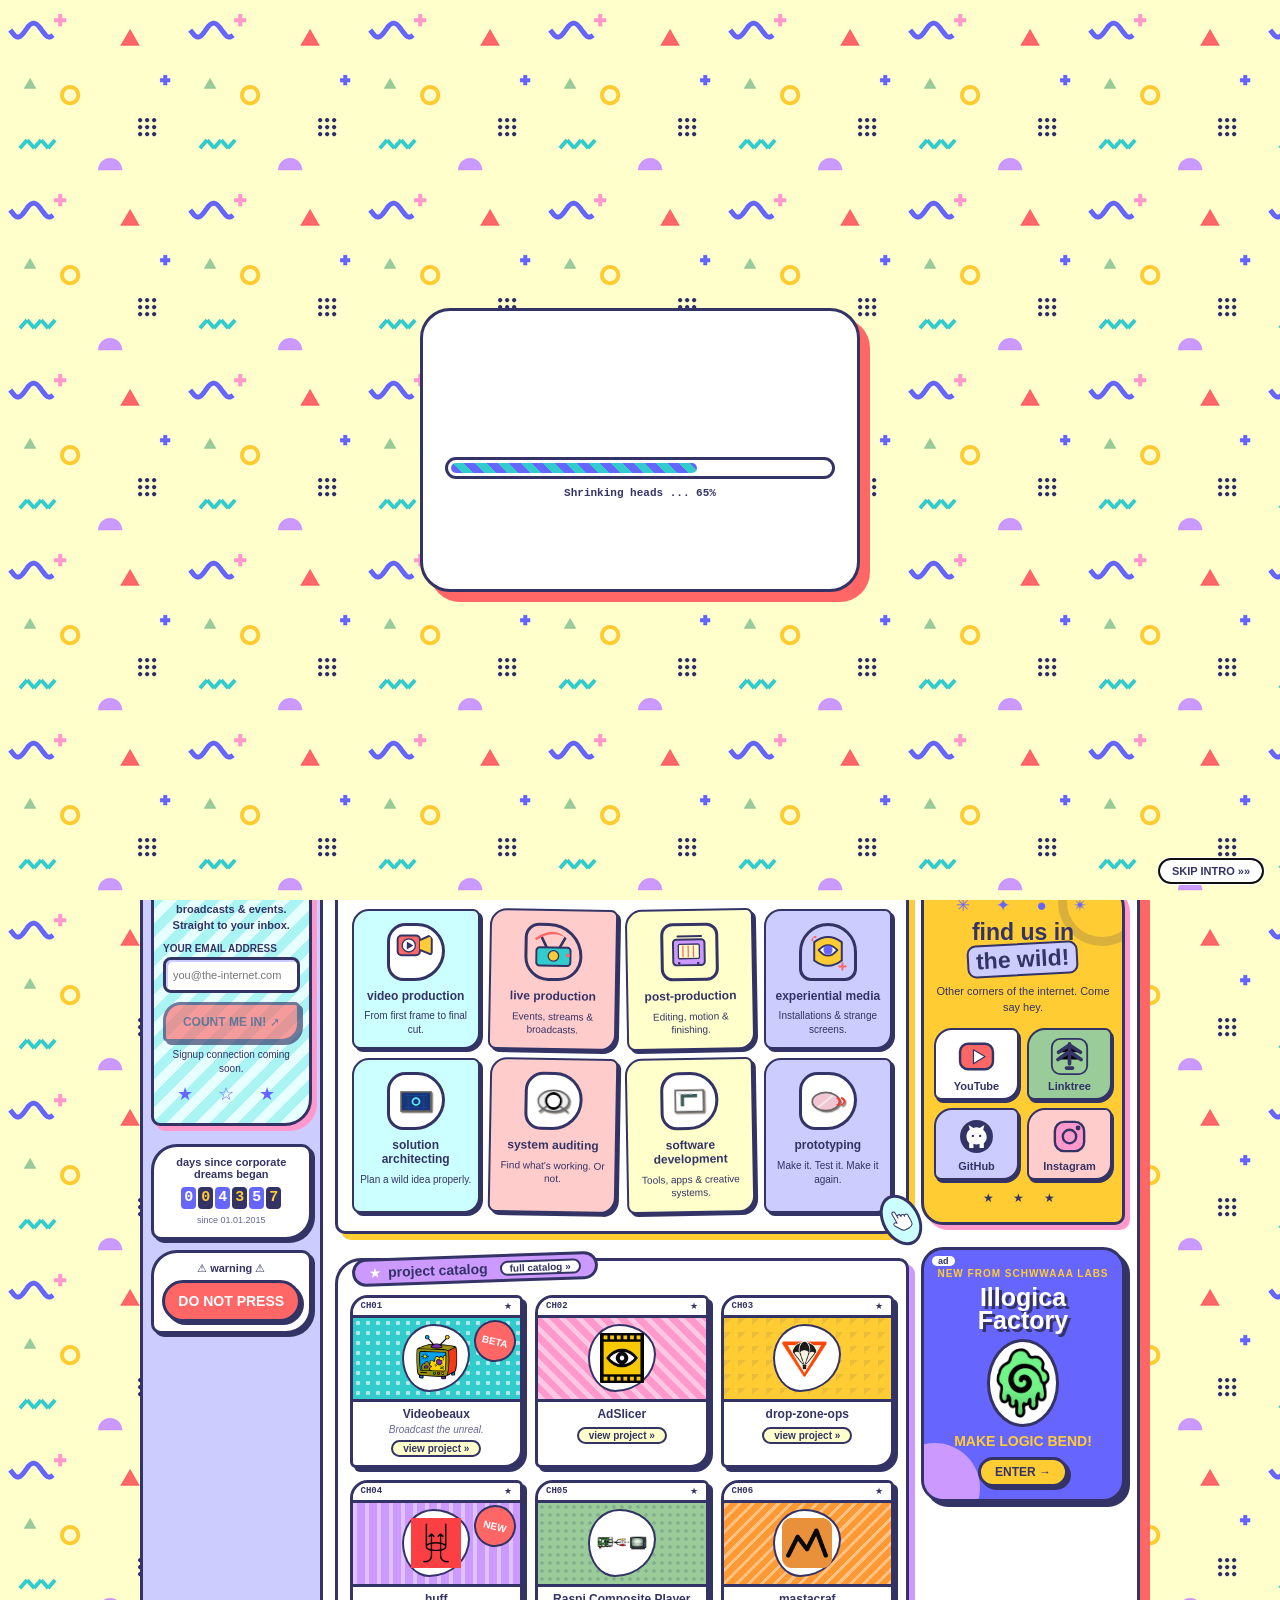
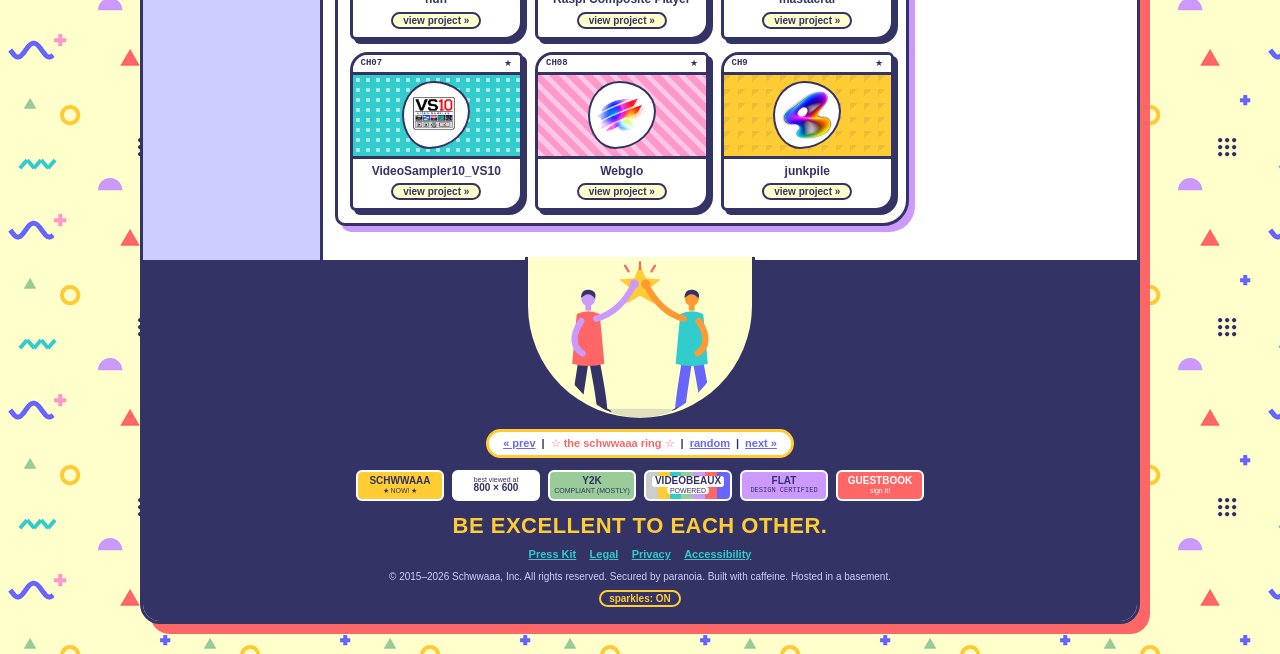
==== commit ce84e621: "still working on banners" ====
--- a/index.html
+++ b/index.html
@@ -88,54 +88,27 @@
 
     <!-- ============ MASTHEAD ============ -->
     <header class="masthead" id="top">
-      <!-- Animated paper-cut Memphis accents. Decorative only; keyboard safe. -->
-      <div class="mast-ornaments" aria-hidden="true">
-        <i class="ornament orbit-star"></i><i class="ornament hoop"></i>
-        <i class="ornament curl"></i><i class="ornament grid-dots"></i>
-        <i class="ornament halfmoon"></i><i class="ornament ziggy"></i>
-        <i class="ornament tiny-star"></i>
-      </div>
-      <svg class="deco" viewBox="0 0 780 190" preserveAspectRatio="none" aria-hidden="true">
-        <!-- Memphis confetti floating behind the masthead -->
-        <path d="M20 30 q10 -14 20 0 t20 0 t20 0" stroke="#6666FF" stroke-width="5" fill="none"
-          stroke-linecap="round" />
-        <polygon points="700,22 724,62 676,62" fill="#FF6666" />
-        <circle cx="742" cy="140" r="14" fill="none" stroke="#FFCC33" stroke-width="5" />
-        <path d="M600 170 l10 -12 l10 12 l10 -12 l10 12" stroke="#33CCCC" stroke-width="4" fill="none" />
-        <path d="M440 190 a40 40 0 0 1 80 0 Z" fill="#FF99CC" />
-        <g fill="#333366">
-          <circle cx="370" cy="20" r="3" />
-          <circle cx="382" cy="20" r="3" />
-          <circle cx="394" cy="20" r="3" />
-          <circle cx="370" cy="32" r="3" />
-          <circle cx="382" cy="32" r="3" />
-          <circle cx="394" cy="32" r="3" />
-        </g>
-        <path d="M30 150 h16 m-8 -8 v16" stroke="#FF6666" stroke-width="4" />
-      </svg>
+      <svg class="abstract-stage home-stage" viewBox="0 0 1200 230" preserveAspectRatio="xMaxYMid slice" aria-hidden="true">
+  <!-- HOMEPAGE: asymmetrical cut-paper / motion, not a repeated card layout -->
+  <rect width="1200" height="230" fill="#eafff0"/>
+  <path d="M397 230 L585 118 L818 156 L1200 55 L1200 230Z" fill="#b9f3df"/>
+  <path d="M724 230 L849 94 L1040 138 L1200 78 L1200 230Z" fill="#8fe4dd"/>
+  <path d="M856 230 L999 92 L1163 139 L1200 118 L1200 230Z" fill="#ffd4e4"/>
+  <g class="drift-gentle">
+    <path d="M550 181 L590 118 L628 181 L666 116 L705 180 L744 117 L787 182" stroke="#333366" stroke-width="9" stroke-linejoin="miter" stroke-linecap="square" fill="none"/>
+    <path d="M550 191 L590 128 L628 191 L666 126 L705 190 L744 127 L787 192" stroke="#ff7478" stroke-width="6" stroke-linecap="square" fill="none"/>
+  </g>
+  <path d="M795 16 L900 32 L875 108 L755 94 Z" fill="#ffca50" stroke="#333366" stroke-width="5"/>
+  <path d="M814 36 L890 47 M808 53 L885 64 M801 70 L878 81" stroke="#333366" stroke-width="5" stroke-dasharray="11 10"/>
+  <path class="drift-slow" d="M1000 32 L1022 73 L1065 68 L1043 102 L1071 134 L1027 129 L1006 169 L995 124 L948 120 L983 92 L971 52Z" fill="#ff7a73" stroke="#333366" stroke-width="5" stroke-linejoin="round"/>
+  <path d="M1070 163 L1090 134 L1110 163 L1130 134 L1150 163 L1170 134 L1190 163" stroke="#333366" stroke-width="9" fill="none" stroke-linejoin="miter"/>
+  <g fill="#333366"><rect x="477" y="201" width="8" height="8"/><rect x="498" y="201" width="8" height="8"/><rect x="519" y="201" width="8" height="8"/><rect x="477" y="222" width="8" height="8"/><rect x="498" y="222" width="8" height="8"/><rect x="519" y="222" width="8" height="8"/></g>
+  <g fill="#6666ff"><path d="M1130 27 l9 17 19 0 -16 13 6 19 -18 -10 -18 10 6 -19 -16 -13 19 0Z"/><path d="M703 33 l8 10 12 -8 -7 14 11 9 -15 -3 -6 14 -3 -15 -14 -2 13 -7Z"/></g>
+</svg>
       <a class="splat" href="index.html" aria-label="schwwaaa home">
-        <!-- the blob behind the logo: one smooth, lopsided closed curve -->
-        <svg viewBox="0 0 360 160" aria-hidden="true">
-          <path
-            d="M40 40 C70 0 170 10 220 18 C290 28 350 30 352 82 C354 132 290 150 210 148 C130 146 60 158 26 120 C4 96 16 64 40 40 Z"
-            fill="#FFCC33" stroke="#333366" stroke-width="4" />
-          <path d="M58 132 C100 150 180 140 240 138" stroke="#FF6666" stroke-width="6" fill="none"
-            stroke-linecap="round" />
-        </svg>
         <img src="assets/logo.png" alt="schwwaaa">
       </a>
       <div class="bubble bubble-script" aria-label="Shaping tomorrow ... today" lang="en">𝒮𝒽𝒶𝓅𝒾𝓃𝑔 𝓉𝑜𝓂𝑜𝓇𝓇𝑜𝓌 <span class="blink">...</span> 𝓉𝑜𝒹𝒶𝓎</div>
-      <div class="visionary"><img src="assets/people/visionary.svg" alt="" width="150"></div>
-      <div class="banner-art home-abstract" aria-hidden="true">
-        <span class="shape home-blob-a"></span>
-        <span class="shape home-blob-b"></span>
-        <span class="shape home-zig"></span>
-        <span class="shape home-dots"></span>
-        <span class="shape home-ring"></span>
-        <span class="shape home-spark"></span>
-      </div>
-
-      <!-- Search and masthead shortcuts retired; help sticker at bottom-right. -->
       <div class="mast-side">
         <a class="help-corner" href="construction.html?p=Help%20Desk" title="Help desk" aria-label="Help desk">?</a>
       </div>
@@ -298,6 +271,22 @@
                     class="knob"></i><i class="knob"></i></span></div>
             </section>
 
+            <section class="box what-we-do" id="services" aria-labelledby="svc-title">
+              <h2 id="svc-title"><span class="ico">&#9733;</span> what we do <span class="service-title-spark" aria-hidden="true">✦ ▲ ✳</span></h2>
+              <p class="service-intro">From cameras and live shows to code and impossible prototypes: we make ideas real, weird, and useful.</p>
+              <div class="services">
+                <div class="service-card"><img src="assets/svc/service-video-production.svg" alt=""><strong>Video production</strong><small>From first frame to final cut.</small></div>
+                <div class="service-card"><img src="assets/svc/service-live-production.svg" alt=""><strong>Live production</strong><small>Events, streams &amp; broadcasts.</small></div>
+                <div class="service-card"><img src="assets/svc/service-post-production.svg" alt=""><strong>Post-production</strong><small>Editing, motion &amp; finishing.</small></div>
+                <div class="service-card"><img src="assets/svc/service-experiential-media.svg" alt=""><strong>Experiential media</strong><small>Installations &amp; strange screens.</small></div>
+                <div class="service-card"><img src="assets/svc/service-solution-architecting.svg" alt=""><strong>Solution architecting</strong><small>Plan a wild idea properly.</small></div>
+                <div class="service-card"><img src="assets/svc/service-system-auditing.svg" alt=""><strong>System auditing</strong><small>Find what's working. Or not.</small></div>
+                <div class="service-card"><img src="assets/svc/service-software-development.svg" alt=""><strong>Software development</strong><small>Tools, apps &amp; creative systems.</small></div>
+                <div class="service-card"><img src="assets/svc/service-prototyping.svg" alt=""><strong>Prototyping</strong><small>Make it. Test it. Make it again.</small></div>
+                <img class="hand" src="assets/people/hand.svg" alt="">
+              </div>
+            </section>
+
             <!-- PROJECT CATALOG — all 17. Template for a new card:
                <a class="card" href="URL"><span class="ch"><span>CH18</span><span>&#9733;</span></span>
                  <span class="art"><img src="assets/icons/NAME.png" alt=""></span>
@@ -382,22 +371,6 @@
                     the margin? Bring it.</i><span class="go">talk to the help desk</span></a> -->
               </div>
             </section>
-            
-            <section class="box what-we-do" id="services" aria-labelledby="svc-title">
-              <h2 id="svc-title"><span class="ico">&#9733;</span> what we do <span class="service-title-spark" aria-hidden="true">✦ ▲ ✳</span></h2>
-              <p class="service-intro">From cameras and live shows to code and impossible prototypes: we make ideas real, weird, and useful.</p>
-              <div class="services">
-                <div class="service-card"><img src="assets/svc/service-video-production.svg" alt=""><strong>Video production</strong><small>From first frame to final cut.</small></div>
-                <div class="service-card"><img src="assets/svc/service-live-production.svg" alt=""><strong>Live production</strong><small>Events, streams &amp; broadcasts.</small></div>
-                <div class="service-card"><img src="assets/svc/service-post-production.svg" alt=""><strong>Post-production</strong><small>Editing, motion &amp; finishing.</small></div>
-                <div class="service-card"><img src="assets/svc/service-experiential-media.svg" alt=""><strong>Experiential media</strong><small>Installations &amp; strange screens.</small></div>
-                <div class="service-card"><img src="assets/svc/service-solution-architecting.svg" alt=""><strong>Solution architecting</strong><small>Plan a wild idea properly.</small></div>
-                <div class="service-card"><img src="assets/svc/service-system-auditing.svg" alt=""><strong>System auditing</strong><small>Find what's working. Or not.</small></div>
-                <div class="service-card"><img src="assets/svc/service-software-development.svg" alt=""><strong>Software development</strong><small>Tools, apps &amp; creative systems.</small></div>
-                <div class="service-card"><img src="assets/svc/service-prototyping.svg" alt=""><strong>Prototyping</strong><small>Make it. Test it. Make it again.</small></div>
-                <img class="hand" src="assets/people/hand.svg" alt="">
-              </div>
-            </section>
 
           </main>
         </td>
--- a/styles.css
+++ b/styles.css
@@ -1550,3 +1550,145 @@
   .contact-abstract .contact-squig { width: 74px; height: 16px; left: 82px; top: 76px; }
   .contact-abstract .contact-spark { width: 30px; height: 30px; left: 18px; top: 14px; }
 }
+
+
+/* Banner correction: unique abstract-only artwork, no characters or floating cards.
+   The identical unboxed slogan is intentionally the single shared treatment. */
+.home .masthead, .catalog .masthead, .build .masthead {
+  isolation: isolate; min-height: 215px; align-items: flex-end;
+  overflow: hidden;
+}
+.home .masthead { background: #ecfff2; }
+.catalog .masthead { background: #d6d4ff; }
+.build .masthead { background: #ffe5ef; }
+.home .masthead::before, .home .masthead::after,
+.catalog .masthead::before, .catalog .masthead::after,
+.build .masthead::before, .build .masthead::after { content:none !important; }
+.abstract-stage {
+  position:absolute; inset:0; z-index:0;
+  height:100%; width:100%; pointer-events:none;
+}
+.masthead .splat { z-index:2; flex:none; }
+.masthead .bubble.bubble-script {
+  position:absolute; z-index:3;
+  left:58%; top:15px; padding:0;
+  transform:translateX(-50%) rotate(-3deg);
+  background:transparent; border:0; border-radius:0; box-shadow:none;
+  text-shadow: 2px 2px 0 rgba(255,255,255,.9), 4px 4px 0 rgba(255,255,255,.55);
+  color:var(--ink);
+}
+.masthead .bubble.bubble-script::after { display:none; }
+.masthead .help-corner { z-index:5; }
+.abstract-stage .drift-gentle { animation: abstract-drift 6s ease-in-out infinite; }
+.abstract-stage .drift-slow { animation: abstract-drift 8s ease-in-out infinite reverse; }
+.abstract-stage .shape-shear { animation: abstract-shear 5.5s ease-in-out infinite; }
+.abstract-stage .orbit-pulse { animation: abstract-pulse 5s ease-in-out infinite; }
+@keyframes abstract-drift { 50% { transform:translate(4px,-6px) rotate(1deg); } }
+@keyframes abstract-shear { 50% { transform:translate(0,7px) rotate(-1deg); } }
+@keyframes abstract-pulse { 50% { stroke-width:10px; opacity:.75; } }
+@media (max-width:760px) {
+  .home .masthead, .catalog .masthead, .build .masthead { min-height:235px; }
+  .home .splat, .catalog .splat, .build .splat { margin:46px auto 20px; }
+  .masthead .bubble.bubble-script { left:50%; top:5px; }
+}
+@media (prefers-reduced-motion:reduce) {
+  .abstract-stage .drift-gentle, .abstract-stage .drift-slow,
+  .abstract-stage .shape-shear, .abstract-stage .orbit-pulse { animation:none !important; }
+}
+
+
+/* ========================================================================
+   November 2026 | abstract masthead correction. All pages use different
+   motif compositions. The identical script slogan PILL is retained across
+   all pages, with its cream face, dark outline and coral offset shadow.
+   No yellow oval or orange underline behind the logo.
+   ======================================================================== */
+.home .masthead, .catalog .masthead, .build .masthead {
+  min-height: 217px;
+  isolation: isolate;
+  position: relative;
+  overflow: hidden;
+}
+.home .masthead { background: #eafff0; }
+.catalog .masthead { background: #d6d4ff; }
+.build .masthead { background: #ffe5ef; }
+
+/* Logo artwork is transparent. Leave it unboxed, aligned LEFT on all pages. */
+.masthead > .splat {
+  position: absolute;
+  z-index: 3;
+  left: 26px;
+  top: 104px;
+  width: clamp(240px, 28vw, 338px);
+  height: 86px;
+  margin: 0;
+  padding: 0;
+  display: block;
+  transform: none;
+}
+.masthead > .splat > img {
+  position: static;
+  display: block;
+  width: 100%;
+  height: auto;
+  max-width: none;
+  transform: rotate(-3deg);
+  transform-origin: left center;
+  filter: drop-shadow(3px 3px 0 var(--ink)) drop-shadow(-2px -2px 0 var(--ink));
+}
+.masthead > .splat:hover > img { animation: none; transform: rotate(-3deg) translateY(-3px); }
+
+/* Exact shared slogan treatment; NO page-specific positioning differences. */
+.home .masthead .bubble.bubble-script,
+.catalog .masthead .bubble.bubble-script,
+.build .masthead .bubble.bubble-script {
+  position: absolute;
+  z-index: 4;
+  top: 11px;
+  left: 58%;
+  padding: 6px 12px;
+  font: 600 clamp(12px, 1.45vw, 18px)/1.3 Georgia, "Times New Roman", serif;
+  max-width: min(58%, 530px);
+  white-space: normal;
+  text-align: center;
+  letter-spacing: .1px;
+  color: var(--ink);
+  background: var(--cream);
+  border: 3px solid var(--ink);
+  border-radius: 18px;
+  box-shadow: 5px 5px 0 var(--coral);
+  text-shadow: none;
+  transform: translateX(-50%) rotate(-3deg);
+}
+.home .masthead .bubble.bubble-script::after,
+.catalog .masthead .bubble.bubble-script::after,
+.build .masthead .bubble.bubble-script::after { display: none; }
+.masthead > .mast-side { z-index: 6; }
+.masthead .abstract-stage { z-index: 0; }
+
+@media (max-width: 900px) and (min-width: 761px) {
+  .home .masthead .bubble.bubble-script,
+  .catalog .masthead .bubble.bubble-script,
+  .build .masthead .bubble.bubble-script { left: 61%; }
+  .masthead > .splat { width: 255px; left: 18px; top: 114px; }
+}
+@media (max-width: 760px) {
+  .home .masthead, .catalog .masthead, .build .masthead { min-height: 235px; }
+  .masthead > .splat {
+    position: absolute;
+    top: 101px;
+    left: 16px;
+    width: min(69%, 295px);
+    height: auto;
+    margin: 0;
+    flex: none;
+  }
+  .home .masthead .bubble.bubble-script,
+  .catalog .masthead .bubble.bubble-script,
+  .build .masthead .bubble.bubble-script {
+    left: 50%;
+    top: 7px;
+    max-width: calc(100% - 66px);
+    font-size: clamp(10px, 3vw, 15px);
+  }
+}
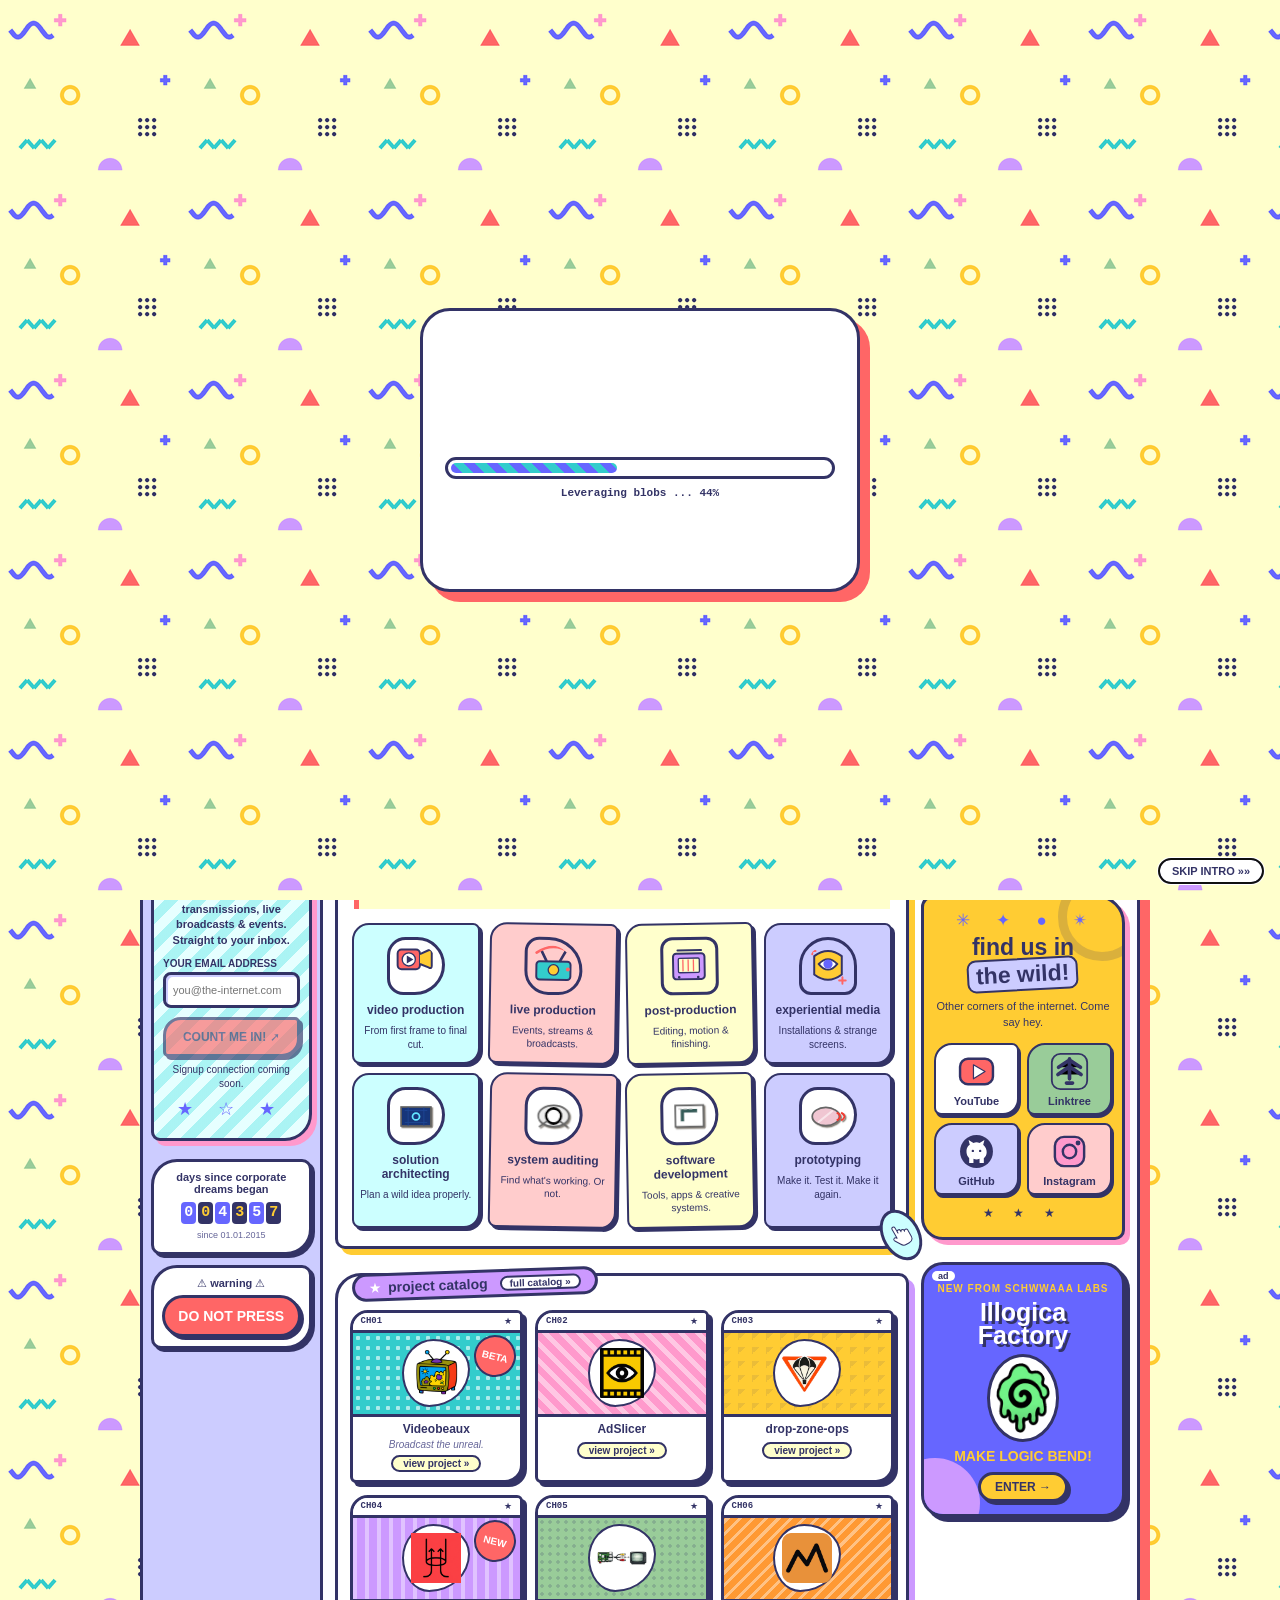
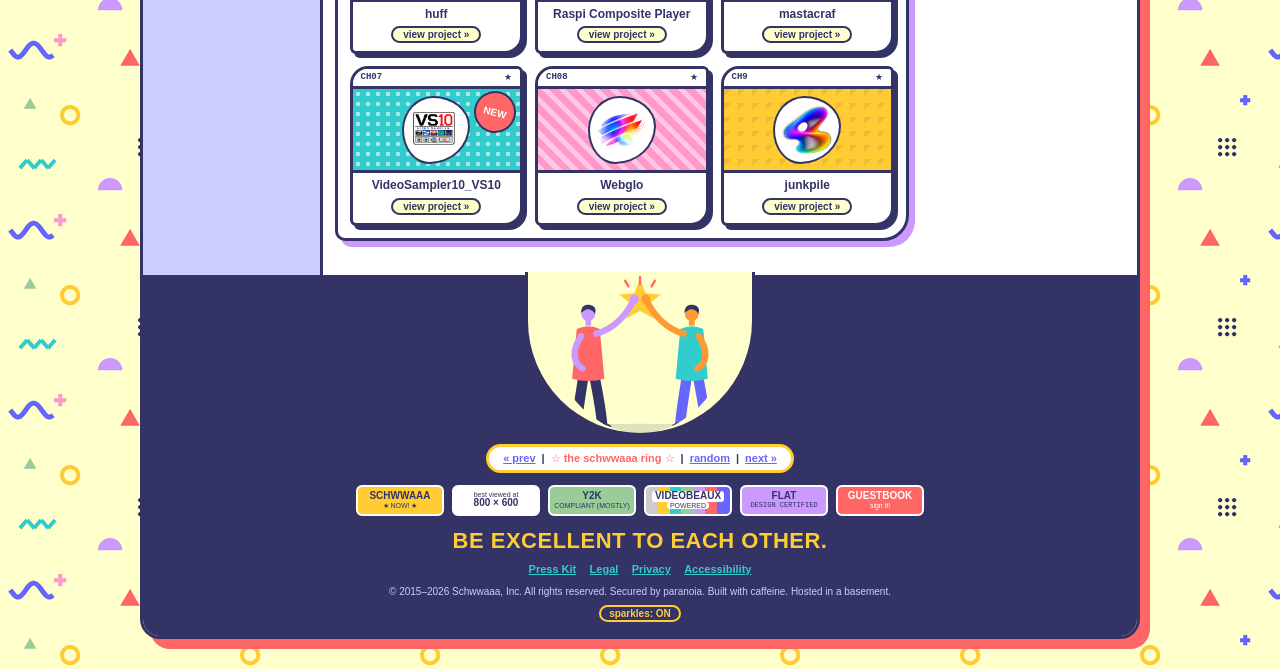
==== commit af2a5ddc: "updated urls" ====
--- a/index.html
+++ b/index.html
@@ -88,27 +88,52 @@
 
     <!-- ============ MASTHEAD ============ -->
     <header class="masthead" id="top">
-      <svg class="abstract-stage home-stage" viewBox="0 0 1200 230" preserveAspectRatio="xMaxYMid slice" aria-hidden="true">
-  <!-- HOMEPAGE: asymmetrical cut-paper / motion, not a repeated card layout -->
-  <rect width="1200" height="230" fill="#eafff0"/>
-  <path d="M397 230 L585 118 L818 156 L1200 55 L1200 230Z" fill="#b9f3df"/>
-  <path d="M724 230 L849 94 L1040 138 L1200 78 L1200 230Z" fill="#8fe4dd"/>
-  <path d="M856 230 L999 92 L1163 139 L1200 118 L1200 230Z" fill="#ffd4e4"/>
-  <g class="drift-gentle">
-    <path d="M550 181 L590 118 L628 181 L666 116 L705 180 L744 117 L787 182" stroke="#333366" stroke-width="9" stroke-linejoin="miter" stroke-linecap="square" fill="none"/>
-    <path d="M550 191 L590 128 L628 191 L666 126 L705 190 L744 127 L787 192" stroke="#ff7478" stroke-width="6" stroke-linecap="square" fill="none"/>
-  </g>
-  <path d="M795 16 L900 32 L875 108 L755 94 Z" fill="#ffca50" stroke="#333366" stroke-width="5"/>
-  <path d="M814 36 L890 47 M808 53 L885 64 M801 70 L878 81" stroke="#333366" stroke-width="5" stroke-dasharray="11 10"/>
-  <path class="drift-slow" d="M1000 32 L1022 73 L1065 68 L1043 102 L1071 134 L1027 129 L1006 169 L995 124 L948 120 L983 92 L971 52Z" fill="#ff7a73" stroke="#333366" stroke-width="5" stroke-linejoin="round"/>
-  <path d="M1070 163 L1090 134 L1110 163 L1130 134 L1150 163 L1170 134 L1190 163" stroke="#333366" stroke-width="9" fill="none" stroke-linejoin="miter"/>
-  <g fill="#333366"><rect x="477" y="201" width="8" height="8"/><rect x="498" y="201" width="8" height="8"/><rect x="519" y="201" width="8" height="8"/><rect x="477" y="222" width="8" height="8"/><rect x="498" y="222" width="8" height="8"/><rect x="519" y="222" width="8" height="8"/></g>
-  <g fill="#6666ff"><path d="M1130 27 l9 17 19 0 -16 13 6 19 -18 -10 -18 10 6 -19 -16 -13 19 0Z"/><path d="M703 33 l8 10 12 -8 -7 14 11 9 -15 -3 -6 14 -3 -15 -14 -2 13 -7Z"/></g>
-</svg>
+      <!-- Animated paper-cut Memphis accents. Decorative only; keyboard safe. -->
+      <div class="mast-ornaments" aria-hidden="true">
+        <i class="ornament orbit-star"></i><i class="ornament hoop"></i>
+        <i class="ornament curl"></i><i class="ornament grid-dots"></i>
+        <i class="ornament halfmoon"></i><i class="ornament ziggy"></i>
+        <i class="ornament tiny-star"></i>
+      </div>
+      <svg class="deco" viewBox="0 0 780 190" preserveAspectRatio="none" aria-hidden="true">
+        <!-- Memphis confetti floating behind the masthead -->
+        <path d="M20 30 q10 -14 20 0 t20 0 t20 0" stroke="#6666FF" stroke-width="5" fill="none"
+          stroke-linecap="round" />
+        <polygon points="700,22 724,62 676,62" fill="#FF6666" />
+        <circle cx="742" cy="140" r="14" fill="none" stroke="#FFCC33" stroke-width="5" />
+        <path d="M600 170 l10 -12 l10 12 l10 -12 l10 12" stroke="#33CCCC" stroke-width="4" fill="none" />
+        <path d="M440 190 a40 40 0 0 1 80 0 Z" fill="#FF99CC" />
+        <g fill="#333366">
+          <circle cx="370" cy="20" r="3" />
+          <circle cx="382" cy="20" r="3" />
+          <circle cx="394" cy="20" r="3" />
+          <circle cx="370" cy="32" r="3" />
+          <circle cx="382" cy="32" r="3" />
+          <circle cx="394" cy="32" r="3" />
+        </g>
+        <path d="M30 150 h16 m-8 -8 v16" stroke="#FF6666" stroke-width="4" />
+      </svg>
       <a class="splat" href="index.html" aria-label="schwwaaa home">
+        <!-- the blob behind the logo: one smooth, lopsided closed curve -->
+        <svg viewBox="0 0 360 160" aria-hidden="true">
+          <path
+            d="M40 40 C70 0 170 10 220 18 C290 28 350 30 352 82 C354 132 290 150 210 148 C130 146 60 158 26 120 C4 96 16 64 40 40 Z"
+            fill="#FFCC33" stroke="#333366" stroke-width="4" />
+          <path d="M58 132 C100 150 180 140 240 138" stroke="#FF6666" stroke-width="6" fill="none"
+            stroke-linecap="round" />
+        </svg>
         <img src="assets/logo.png" alt="schwwaaa">
       </a>
       <div class="bubble bubble-script" aria-label="Shaping tomorrow ... today" lang="en">𝒮𝒽𝒶𝓅𝒾𝓃𝑔 𝓉𝑜𝓂𝑜𝓇𝓇𝑜𝓌 <span class="blink">...</span> 𝓉𝑜𝒹𝒶𝓎</div>
+      <div class="visionary"><img src="assets/people/visionary.svg" alt="" width="150"></div>
+      <!-- Two existing Corporate Memphis illustrations bring three more characters into
+           the space previously occupied by search; smaller screens show the high-five. -->
+      <div class="mast-crew" aria-hidden="true">
+        <img class="crew-highfive" src="assets/people/highfive.svg" alt="">
+        <img class="crew-builder" src="assets/people/builder.svg" alt="">
+      </div>
+
+      <!-- Search and masthead shortcuts retired; help sticker at bottom-right. -->
       <div class="mast-side">
         <a class="help-corner" href="construction.html?p=Help%20Desk" title="Help desk" aria-label="Help desk">?</a>
       </div>
@@ -300,15 +325,15 @@
                     class="ch"><span>CH01</span><span>&#9733;</span></span><span class="art"><img
                       src="assets/icons/videobeaux.png" alt=""></span><b>Videobeaux</b><i>Broadcast the unreal.</i><span
                     class="go">view project &raquo;</span></a>
-                <a class="card" href="https://schwwaaa.github.io/AdSlicer/"><span
+                <a class="card" href="https://adslicer.schwwaaa.net/"><span
                     class="ch"><span>CH02</span><span>&#9733;</span></span><span class="art"><img
                       src="assets/icons/adslicer.png" alt=""></span><b>AdSlicer</b><span class="go">view project
                     &raquo;</span></a>
-                <a class="card" href="https://schwwaaa.github.io/drop-zone-ops/"><span
+                <a class="card" href="https://dropzoneops.schwwaaa.net"><span
                     class="ch"><span>CH03</span><span>&#9733;</span></span><span class="art"><img
                       src="assets/icons/dropzoneops.png" alt=""></span><b>drop-zone-ops</b><span class="go">view project
                     &raquo;</span></a>
-                <a class="card" href="https://schwwaaa.github.io/huff"><span
+                <a class="card" href="https://huff.schwwaaa.net"><span
                     class="sticker">NEW</span><span
                     class="ch"><span>CH04</span><span>&#9733;</span></span><span class="art"><img
                       src="assets/icons/huff.png" alt=""></span><b>huff</b><span class="go">view project
@@ -317,11 +342,12 @@
                     class="ch"><span>CH05</span><span>&#9733;</span></span><span class="art"><img
                       src="assets/icons/rpi.png" alt=""></span><b>Raspi Composite Player</b><span class="go">view
                     project &raquo;</span></a>
-                <a class="card" href="https://schwwaaa.github.io/mastacraf/"><span
+                <a class="card" href="https://mastacraf.schwwaaa.net"><span
                     class="ch"><span>CH06</span><span>&#9733;</span></span><span class="art"><img
                       src="assets/icons/mastacraf.png" alt=""></span><b>mastacraf</b><span class="go">view project
                     &raquo;</span></a>
-                <a class="card" href="https://schwwaaa.github.io/VideoSampler10_VS10/"><span
+                <a class="card" href="https://vs10.schwwaaa.net"><span
+                    class="sticker">NEW</span><span
                     class="ch"><span>CH07</span><span>&#9733;</span></span><span class="art"><img
                       src="assets/icons/vs10.png" alt=""></span><b>VideoSampler10_VS10</b><span class="go">view project
                     &raquo;</span></a>
@@ -329,7 +355,7 @@
                     class="ch"><span>CH08</span><span>&#9733;</span></span><span class="art"><img
                       src="assets/icons/webglo.png" alt=""></span><b>Webglo</b><span class="go">view project
                     &raquo;</span></a>
-                <a class="card" href="https://schwwaaa.github.io/junkpile/"><span
+                <a class="card" href="https://junkpile.schwwaaa.net"><span
                     class="ch"><span>CH9</span><span>&#9733;</span></span><span class="art"><img
                       src="assets/icons/junkpile.png" alt=""></span><b>junkpile</b><span class="go">view project
                     &raquo;</span></a>                    
--- a/styles.css
+++ b/styles.css
@@ -1613,30 +1613,33 @@
 .catalog .masthead { background: #d6d4ff; }
 .build .masthead { background: #ffe5ef; }
 
-/* Logo artwork is transparent. Leave it unboxed, aligned LEFT on all pages. */
+/* Restore the original masthead logo placement and scale, while retaining
+   the transparent logo without the removed yellow SVG / orange underline. */
 .masthead > .splat {
+  position: relative;
+  z-index: 3;
+  display: block;
+  flex: 0 0 360px;
+  left: auto;
+  top: auto;
+  width: 360px;
+  height: 160px;
+  padding: 0;
+  margin: 0 0 14px 0;
+  transform: none;
+}
+.masthead > .splat > img {
   position: absolute;
-  z-index: 3;
-  left: 26px;
-  top: 104px;
-  width: clamp(240px, 28vw, 338px);
-  height: 86px;
-  margin: 0;
-  padding: 0;
+  left: 50%; top: 50%;
   display: block;
-  transform: none;
-}
-.masthead > .splat > img {
-  position: static;
-  display: block;
-  width: 100%;
+  width: 290px;
   height: auto;
   max-width: none;
-  transform: rotate(-3deg);
-  transform-origin: left center;
-  filter: drop-shadow(3px 3px 0 var(--ink)) drop-shadow(-2px -2px 0 var(--ink));
-}
-.masthead > .splat:hover > img { animation: none; transform: rotate(-3deg) translateY(-3px); }
+  transform: translate(-50%, -52%) rotate(-5deg);
+  transform-origin: center;
+  filter: drop-shadow(4px 4px 0 var(--ink));
+}
+.masthead > .splat:hover > img { animation: boing .6s ease-in-out; }
 
 /* Exact shared slogan treatment; NO page-specific positioning differences. */
 .home .masthead .bubble.bubble-script,
@@ -1670,19 +1673,23 @@
   .home .masthead .bubble.bubble-script,
   .catalog .masthead .bubble.bubble-script,
   .build .masthead .bubble.bubble-script { left: 61%; }
-  .masthead > .splat { width: 255px; left: 18px; top: 114px; }
+  .masthead > .splat { width: 360px; flex-basis: 360px; }
 }
 @media (max-width: 760px) {
   .home .masthead, .catalog .masthead, .build .masthead { min-height: 235px; }
   .masthead > .splat {
-    position: absolute;
-    top: 101px;
-    left: 16px;
-    width: min(69%, 295px);
-    height: auto;
-    margin: 0;
-    flex: none;
+    position: relative;
+    top: auto; left: auto;
+    flex: 0 0 min(100%, 340px);
+    width: min(100%, 340px);
+    height: 130px;
+    margin: 35px 0 0;
+    align-self: flex-start;
   }
+  .masthead > .splat > img {
+    width: min(250px, 80%);
+  }
+  .masthead { justify-content: flex-start; }
   .home .masthead .bubble.bubble-script,
   .catalog .masthead .bubble.bubble-script,
   .build .masthead .bubble.bubble-script {
